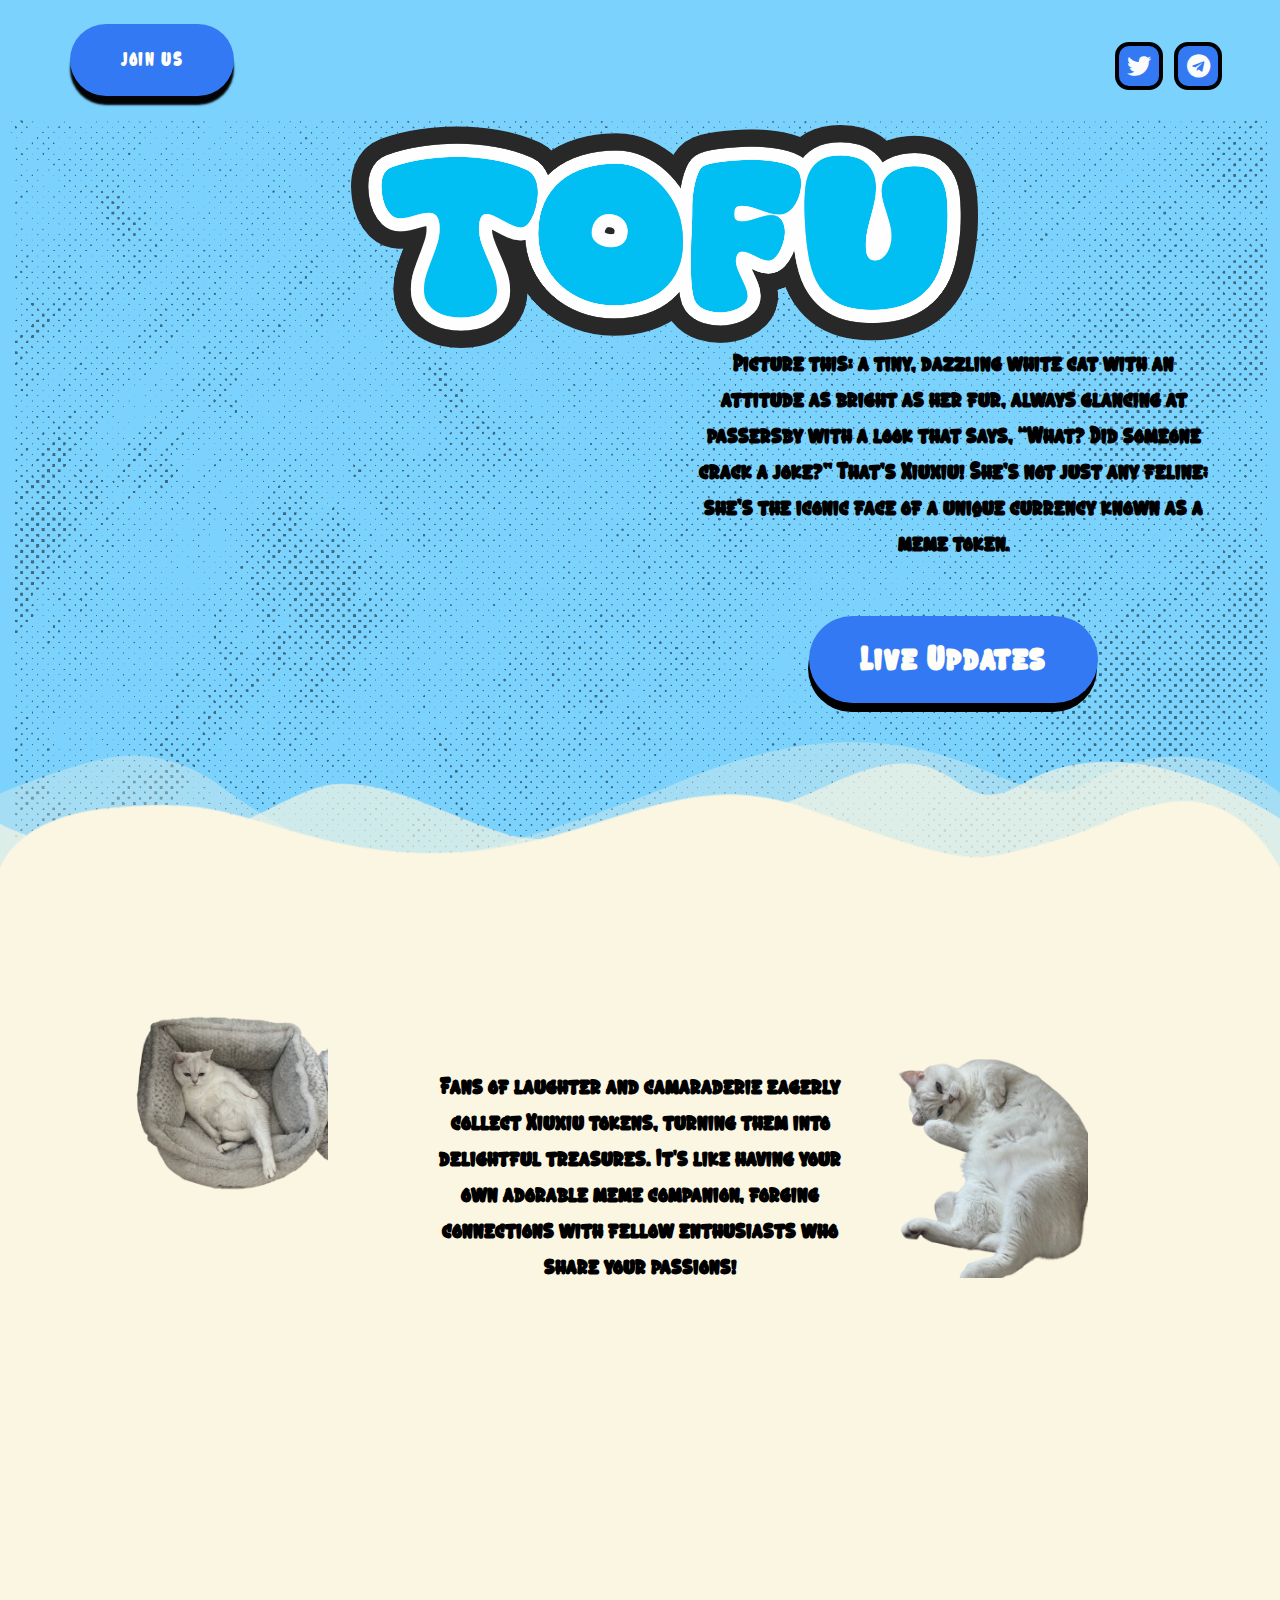
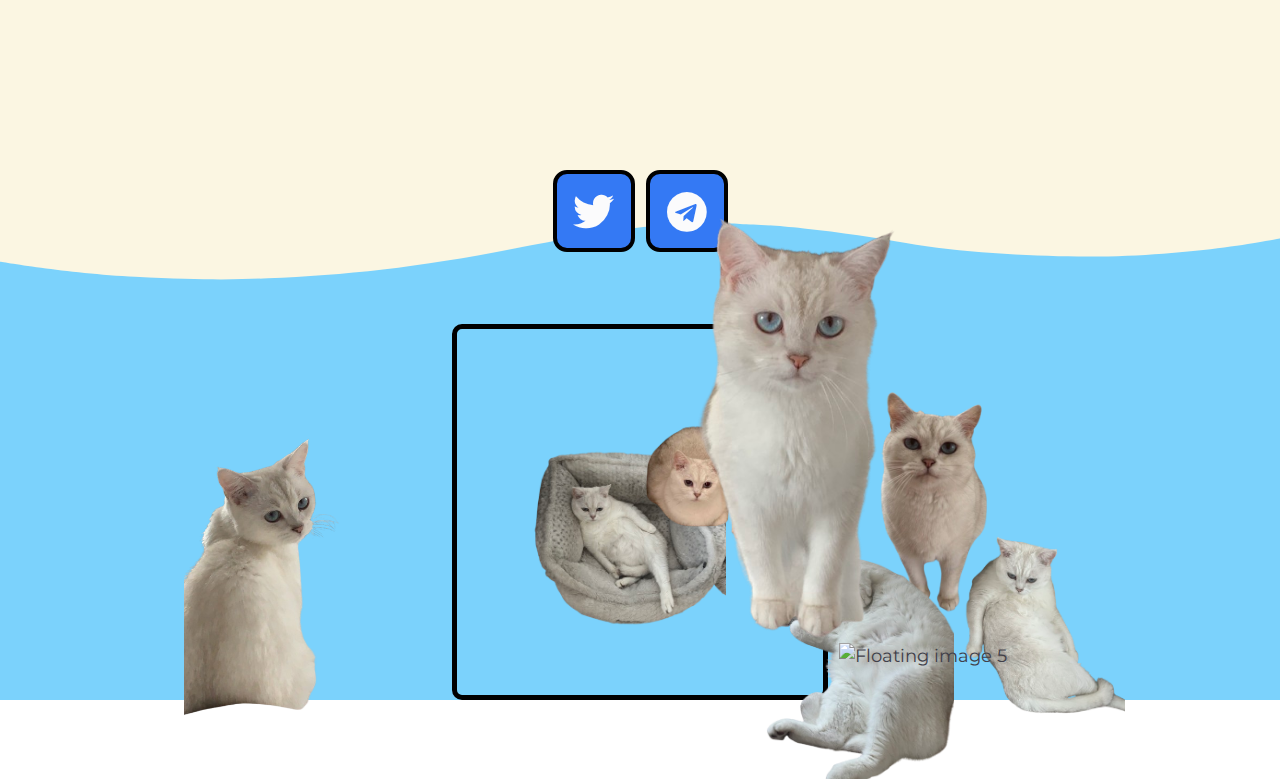
==== index.html @ 2d1a6909 "Pending changes exported from your codespace" ====
<!DOCTYPE html>
<html lang="en-US">
	<head>
	<meta charset="UTF-8">
		<title>tofu</title>
<meta name="robots" content="max-image-preview:large">
<meta name="viewport" content="width=device-width, initial-scale=1"><link rel="alternate" type="application/rss+xml" title="tofu » Feed" href="https://tofuonsol.vip/?feed=rss2">
<link rel="alternate" type="application/rss+xml" title="tofu » Comments Feed" href="https://tofuonsol.vip/?feed=comments-rss2">
<script>
window._wpemojiSettings = {"baseUrl":"https:\/\/s.w.org\/images\/core\/emoji\/15.0.3\/72x72\/","ext":".png","svgUrl":"https:\/\/s.w.org\/images\/core\/emoji\/15.0.3\/svg\/","svgExt":".svg","source":{"concatemoji":"https:\/\/tofuonsol.vip\/wp-includes\/js\/wp-emoji-release.min.js?ver=6.6.2"}};
/*! This file is auto-generated */
!function(i,n){var o,s,e;function c(e){try{var t={supportTests:e,timestamp:(new Date).valueOf()};sessionStorage.setItem(o,JSON.stringify(t))}catch(e){}}function p(e,t,n){e.clearRect(0,0,e.canvas.width,e.canvas.height),e.fillText(t,0,0);var t=new Uint32Array(e.getImageData(0,0,e.canvas.width,e.canvas.height).data),r=(e.clearRect(0,0,e.canvas.width,e.canvas.height),e.fillText(n,0,0),new Uint32Array(e.getImageData(0,0,e.canvas.width,e.canvas.height).data));return t.every(function(e,t){return e===r[t]})}function u(e,t,n){switch(t){case"flag":return n(e,"\ud83c\udff3\ufe0f\u200d\u26a7\ufe0f","\ud83c\udff3\ufe0f\u200b\u26a7\ufe0f")?!1:!n(e,"\ud83c\uddfa\ud83c\uddf3","\ud83c\uddfa\u200b\ud83c\uddf3")&&!n(e,"\ud83c\udff4\udb40\udc67\udb40\udc62\udb40\udc65\udb40\udc6e\udb40\udc67\udb40\udc7f","\ud83c\udff4\u200b\udb40\udc67\u200b\udb40\udc62\u200b\udb40\udc65\u200b\udb40\udc6e\u200b\udb40\udc67\u200b\udb40\udc7f");case"emoji":return!n(e,"\ud83d\udc26\u200d\u2b1b","\ud83d\udc26\u200b\u2b1b")}return!1}function f(e,t,n){var r="undefined"!=typeof WorkerGlobalScope&&self instanceof WorkerGlobalScope?new OffscreenCanvas(300,150):i.createElement("canvas"),a=r.getContext("2d",{willReadFrequently:!0}),o=(a.textBaseline="top",a.font="600 32px Arial",{});return e.forEach(function(e){o[e]=t(a,e,n)}),o}function t(e){var t=i.createElement("script");t.src=e,t.defer=!0,i.head.appendChild(t)}"undefined"!=typeof Promise&&(o="wpEmojiSettingsSupports",s=["flag","emoji"],n.supports={everything:!0,everythingExceptFlag:!0},e=new Promise(function(e){i.addEventListener("DOMContentLoaded",e,{once:!0})}),new Promise(function(t){var n=function(){try{var e=JSON.parse(sessionStorage.getItem(o));if("object"==typeof e&&"number"==typeof e.timestamp&&(new Date).valueOf()<e.timestamp+604800&&"object"==typeof e.supportTests)return e.supportTests}catch(e){}return null}();if(!n){if("undefined"!=typeof Worker&&"undefined"!=typeof OffscreenCanvas&&"undefined"!=typeof URL&&URL.createObjectURL&&"undefined"!=typeof Blob)try{var e="postMessage("+f.toString()+"("+[JSON.stringify(s),u.toString(),p.toString()].join(",")+"));",r=new Blob([e],{type:"text/javascript"}),a=new Worker(URL.createObjectURL(r),{name:"wpTestEmojiSupports"});return void(a.onmessage=function(e){c(n=e.data),a.terminate(),t(n)})}catch(e){}c(n=f(s,u,p))}t(n)}).then(function(e){for(var t in e)n.supports[t]=e[t],n.supports.everything=n.supports.everything&&n.supports[t],"flag"!==t&&(n.supports.everythingExceptFlag=n.supports.everythingExceptFlag&&n.supports[t]);n.supports.everythingExceptFlag=n.supports.everythingExceptFlag&&!n.supports.flag,n.DOMReady=!1,n.readyCallback=function(){n.DOMReady=!0}}).then(function(){return e}).then(function(){var e;n.supports.everything||(n.readyCallback(),(e=n.source||{}).concatemoji?t(e.concatemoji):e.wpemoji&&e.twemoji&&(t(e.twemoji),t(e.wpemoji)))}))}((window,document),window._wpemojiSettings);
</script>
<style id="wp-emoji-styles-inline-css">

	img.wp-smiley, img.emoji {
		display: inline !important;
		border: none !important;
		box-shadow: none !important;
		height: 1em !important;
		width: 1em !important;
		margin: 0 0.07em !important;
		vertical-align: -0.1em !important;
		background: none !important;
		padding: 0 !important;
	}
</style>
<style id="classic-theme-styles-inline-css">
/*! This file is auto-generated */
.wp-block-button__link{color:#fff;background-color:#32373c;border-radius:9999px;box-shadow:none;text-decoration:none;padding:calc(.667em + 2px) calc(1.333em + 2px);font-size:1.125em}.wp-block-file__button{background:#32373c;color:#fff;text-decoration:none}
</style>
<style id="global-styles-inline-css">
:root{--wp--preset--aspect-ratio--square: 1;--wp--preset--aspect-ratio--4-3: 4/3;--wp--preset--aspect-ratio--3-4: 3/4;--wp--preset--aspect-ratio--3-2: 3/2;--wp--preset--aspect-ratio--2-3: 2/3;--wp--preset--aspect-ratio--16-9: 16/9;--wp--preset--aspect-ratio--9-16: 9/16;--wp--preset--color--black: #000000;--wp--preset--color--cyan-bluish-gray: #abb8c3;--wp--preset--color--white: #ffffff;--wp--preset--color--pale-pink: #f78da7;--wp--preset--color--vivid-red: #cf2e2e;--wp--preset--color--luminous-vivid-orange: #ff6900;--wp--preset--color--luminous-vivid-amber: #fcb900;--wp--preset--color--light-green-cyan: #7bdcb5;--wp--preset--color--vivid-green-cyan: #00d084;--wp--preset--color--pale-cyan-blue: #8ed1fc;--wp--preset--color--vivid-cyan-blue: #0693e3;--wp--preset--color--vivid-purple: #9b51e0;--wp--preset--gradient--vivid-cyan-blue-to-vivid-purple: linear-gradient(135deg,rgba(6,147,227,1) 0%,rgb(155,81,224) 100%);--wp--preset--gradient--light-green-cyan-to-vivid-green-cyan: linear-gradient(135deg,rgb(122,220,180) 0%,rgb(0,208,130) 100%);--wp--preset--gradient--luminous-vivid-amber-to-luminous-vivid-orange: linear-gradient(135deg,rgba(252,185,0,1) 0%,rgba(255,105,0,1) 100%);--wp--preset--gradient--luminous-vivid-orange-to-vivid-red: linear-gradient(135deg,rgba(255,105,0,1) 0%,rgb(207,46,46) 100%);--wp--preset--gradient--very-light-gray-to-cyan-bluish-gray: linear-gradient(135deg,rgb(238,238,238) 0%,rgb(169,184,195) 100%);--wp--preset--gradient--cool-to-warm-spectrum: linear-gradient(135deg,rgb(74,234,220) 0%,rgb(151,120,209) 20%,rgb(207,42,186) 40%,rgb(238,44,130) 60%,rgb(251,105,98) 80%,rgb(254,248,76) 100%);--wp--preset--gradient--blush-light-purple: linear-gradient(135deg,rgb(255,206,236) 0%,rgb(152,150,240) 100%);--wp--preset--gradient--blush-bordeaux: linear-gradient(135deg,rgb(254,205,165) 0%,rgb(254,45,45) 50%,rgb(107,0,62) 100%);--wp--preset--gradient--luminous-dusk: linear-gradient(135deg,rgb(255,203,112) 0%,rgb(199,81,192) 50%,rgb(65,88,208) 100%);--wp--preset--gradient--pale-ocean: linear-gradient(135deg,rgb(255,245,203) 0%,rgb(182,227,212) 50%,rgb(51,167,181) 100%);--wp--preset--gradient--electric-grass: linear-gradient(135deg,rgb(202,248,128) 0%,rgb(113,206,126) 100%);--wp--preset--gradient--midnight: linear-gradient(135deg,rgb(2,3,129) 0%,rgb(40,116,252) 100%);--wp--preset--font-size--small: 13px;--wp--preset--font-size--medium: 20px;--wp--preset--font-size--large: 36px;--wp--preset--font-size--x-large: 42px;--wp--preset--spacing--20: 0.44rem;--wp--preset--spacing--30: 0.67rem;--wp--preset--spacing--40: 1rem;--wp--preset--spacing--50: 1.5rem;--wp--preset--spacing--60: 2.25rem;--wp--preset--spacing--70: 3.38rem;--wp--preset--spacing--80: 5.06rem;--wp--preset--shadow--natural: 6px 6px 9px rgba(0, 0, 0, 0.2);--wp--preset--shadow--deep: 12px 12px 50px rgba(0, 0, 0, 0.4);--wp--preset--shadow--sharp: 6px 6px 0px rgba(0, 0, 0, 0.2);--wp--preset--shadow--outlined: 6px 6px 0px -3px rgba(255, 255, 255, 1), 6px 6px rgba(0, 0, 0, 1);--wp--preset--shadow--crisp: 6px 6px 0px rgba(0, 0, 0, 1);}:where(.is-layout-flex){gap: 0.5em;}:where(.is-layout-grid){gap: 0.5em;}body .is-layout-flex{display: flex;}.is-layout-flex{flex-wrap: wrap;align-items: center;}.is-layout-flex > :is(*, div){margin: 0;}body .is-layout-grid{display: grid;}.is-layout-grid > :is(*, div){margin: 0;}:where(.wp-block-columns.is-layout-flex){gap: 2em;}:where(.wp-block-columns.is-layout-grid){gap: 2em;}:where(.wp-block-post-template.is-layout-flex){gap: 1.25em;}:where(.wp-block-post-template.is-layout-grid){gap: 1.25em;}.has-black-color{color: var(--wp--preset--color--black) !important;}.has-cyan-bluish-gray-color{color: var(--wp--preset--color--cyan-bluish-gray) !important;}.has-white-color{color: var(--wp--preset--color--white) !important;}.has-pale-pink-color{color: var(--wp--preset--color--pale-pink) !important;}.has-vivid-red-color{color: var(--wp--preset--color--vivid-red) !important;}.has-luminous-vivid-orange-color{color: var(--wp--preset--color--luminous-vivid-orange) !important;}.has-luminous-vivid-amber-color{color: var(--wp--preset--color--luminous-vivid-amber) !important;}.has-light-green-cyan-color{color: var(--wp--preset--color--light-green-cyan) !important;}.has-vivid-green-cyan-color{color: var(--wp--preset--color--vivid-green-cyan) !important;}.has-pale-cyan-blue-color{color: var(--wp--preset--color--pale-cyan-blue) !important;}.has-vivid-cyan-blue-color{color: var(--wp--preset--color--vivid-cyan-blue) !important;}.has-vivid-purple-color{color: var(--wp--preset--color--vivid-purple) !important;}.has-black-background-color{background-color: var(--wp--preset--color--black) !important;}.has-cyan-bluish-gray-background-color{background-color: var(--wp--preset--color--cyan-bluish-gray) !important;}.has-white-background-color{background-color: var(--wp--preset--color--white) !important;}.has-pale-pink-background-color{background-color: var(--wp--preset--color--pale-pink) !important;}.has-vivid-red-background-color{background-color: var(--wp--preset--color--vivid-red) !important;}.has-luminous-vivid-orange-background-color{background-color: var(--wp--preset--color--luminous-vivid-orange) !important;}.has-luminous-vivid-amber-background-color{background-color: var(--wp--preset--color--luminous-vivid-amber) !important;}.has-light-green-cyan-background-color{background-color: var(--wp--preset--color--light-green-cyan) !important;}.has-vivid-green-cyan-background-color{background-color: var(--wp--preset--color--vivid-green-cyan) !important;}.has-pale-cyan-blue-background-color{background-color: var(--wp--preset--color--pale-cyan-blue) !important;}.has-vivid-cyan-blue-background-color{background-color: var(--wp--preset--color--vivid-cyan-blue) !important;}.has-vivid-purple-background-color{background-color: var(--wp--preset--color--vivid-purple) !important;}.has-black-border-color{border-color: var(--wp--preset--color--black) !important;}.has-cyan-bluish-gray-border-color{border-color: var(--wp--preset--color--cyan-bluish-gray) !important;}.has-white-border-color{border-color: var(--wp--preset--color--white) !important;}.has-pale-pink-border-color{border-color: var(--wp--preset--color--pale-pink) !important;}.has-vivid-red-border-color{border-color: var(--wp--preset--color--vivid-red) !important;}.has-luminous-vivid-orange-border-color{border-color: var(--wp--preset--color--luminous-vivid-orange) !important;}.has-luminous-vivid-amber-border-color{border-color: var(--wp--preset--color--luminous-vivid-amber) !important;}.has-light-green-cyan-border-color{border-color: var(--wp--preset--color--light-green-cyan) !important;}.has-vivid-green-cyan-border-color{border-color: var(--wp--preset--color--vivid-green-cyan) !important;}.has-pale-cyan-blue-border-color{border-color: var(--wp--preset--color--pale-cyan-blue) !important;}.has-vivid-cyan-blue-border-color{border-color: var(--wp--preset--color--vivid-cyan-blue) !important;}.has-vivid-purple-border-color{border-color: var(--wp--preset--color--vivid-purple) !important;}.has-vivid-cyan-blue-to-vivid-purple-gradient-background{background: var(--wp--preset--gradient--vivid-cyan-blue-to-vivid-purple) !important;}.has-light-green-cyan-to-vivid-green-cyan-gradient-background{background: var(--wp--preset--gradient--light-green-cyan-to-vivid-green-cyan) !important;}.has-luminous-vivid-amber-to-luminous-vivid-orange-gradient-background{background: var(--wp--preset--gradient--luminous-vivid-amber-to-luminous-vivid-orange) !important;}.has-luminous-vivid-orange-to-vivid-red-gradient-background{background: var(--wp--preset--gradient--luminous-vivid-orange-to-vivid-red) !important;}.has-very-light-gray-to-cyan-bluish-gray-gradient-background{background: var(--wp--preset--gradient--very-light-gray-to-cyan-bluish-gray) !important;}.has-cool-to-warm-spectrum-gradient-background{background: var(--wp--preset--gradient--cool-to-warm-spectrum) !important;}.has-blush-light-purple-gradient-background{background: var(--wp--preset--gradient--blush-light-purple) !important;}.has-blush-bordeaux-gradient-background{background: var(--wp--preset--gradient--blush-bordeaux) !important;}.has-luminous-dusk-gradient-background{background: var(--wp--preset--gradient--luminous-dusk) !important;}.has-pale-ocean-gradient-background{background: var(--wp--preset--gradient--pale-ocean) !important;}.has-electric-grass-gradient-background{background: var(--wp--preset--gradient--electric-grass) !important;}.has-midnight-gradient-background{background: var(--wp--preset--gradient--midnight) !important;}.has-small-font-size{font-size: var(--wp--preset--font-size--small) !important;}.has-medium-font-size{font-size: var(--wp--preset--font-size--medium) !important;}.has-large-font-size{font-size: var(--wp--preset--font-size--large) !important;}.has-x-large-font-size{font-size: var(--wp--preset--font-size--x-large) !important;}
:where(.wp-block-post-template.is-layout-flex){gap: 1.25em;}:where(.wp-block-post-template.is-layout-grid){gap: 1.25em;}
:where(.wp-block-columns.is-layout-flex){gap: 2em;}:where(.wp-block-columns.is-layout-grid){gap: 2em;}
:root :where(.wp-block-pullquote){font-size: 1.5em;line-height: 1.6;}
</style>
<link rel="stylesheet" id="font-awesome-css" href="css/all.min.css" media="all">
<link rel="stylesheet" id="simple-line-icons-css" href="css/simple-line-icons.min.css" media="all">
<link rel="stylesheet" id="oceanwp-style-css" href="css/style.min.css" media="all">
<link rel="stylesheet" id="elementor-icons-css" href="css/elementor-icons.min.css" media="all">
<link rel="stylesheet" id="elementor-frontend-css" href="css/frontend.min.css" media="all">
<link rel="stylesheet" id="swiper-css" href="css/swiper.min.css" media="all">
<link rel="stylesheet" id="e-swiper-css" href="css/e-swiper.min.css" media="all">
<link rel="stylesheet" id="elementor-post-13-css" href="css/post-13.css" media="all">
<link rel="stylesheet" id="elementor-pro-css" href="css/frontend.min_1.css" media="all">
<link rel="stylesheet" id="widget-social-icons-css" href="css/widget-social-icons.min.css" media="all">
<link rel="stylesheet" id="e-apple-webkit-css" href="css/apple-webkit.min.css" media="all">
<link rel="stylesheet" id="widget-image-css" href="css/widget-image.min.css" media="all">
<link rel="stylesheet" id="e-animation-slideInRight-css" href="css/slideInRight.min.css" media="all">
<link rel="stylesheet" id="widget-text-editor-css" href="css/widget-text-editor.min.css" media="all">
<link rel="stylesheet" id="e-shapes-css" href="css/shapes.min.css" media="all">
<link rel="stylesheet" id="elementor-post-73-css" href="css/post-73.css" media="all">
<link rel="stylesheet" id="google-fonts-1-css" href="https://fonts.googleapis.com/css?family=Metamorphous%3A100%2C100italic%2C200%2C200italic%2C300%2C300italic%2C400%2C400italic%2C500%2C500italic%2C600%2C600italic%2C700%2C700italic%2C800%2C800italic%2C900%2C900italic%7CMontserrat%3A100%2C100italic%2C200%2C200italic%2C300%2C300italic%2C400%2C400italic%2C500%2C500italic%2C600%2C600italic%2C700%2C700italic%2C800%2C800italic%2C900%2C900italic&amp;display=swap&amp;ver=6.6.2" media="all">
<link rel="stylesheet" id="elementor-icons-shared-0-css" href="css/fontawesome.min.css" media="all">
<link rel="stylesheet" id="elementor-icons-fa-brands-css" href="css/brands.min.css" media="all">
<link rel="preconnect" href="https://fonts.gstatic.com/" crossorigin=""><script src="js/jquery.min.js" id="jquery-core-js"></script>
<script src="js/jquery-migrate.min.js" id="jquery-migrate-js"></script>
<link rel="https://api.w.org/" href="https://tofuonsol.vip/index.php?rest_route=/"><link rel="alternate" title="JSON" type="application/json" href="https://tofuonsol.vip/index.php?rest_route=/wp/v2/pages/73"><link rel="EditURI" type="application/rsd+xml" title="RSD" href="https://tofuonsol.vip/xmlrpc.php?rsd">
<meta name="generator" content="WordPress 6.6.2">
<link rel="canonical" href="https://tofuonsol.vip/">
<link rel="shortlink" href="https://tofuonsol.vip/">
<link rel="alternate" title="oEmbed (JSON)" type="application/json+oembed" href="https://tofuonsol.vip/index.php?rest_route=%2Foembed%2F1.0%2Fembed&amp;url=https%3A%2F%2Ftofuonsol.vip%2F">
<link rel="alternate" title="oEmbed (XML)" type="text/xml+oembed" href="https://tofuonsol.vip/index.php?rest_route=%2Foembed%2F1.0%2Fembed&amp;url=https%3A%2F%2Ftofuonsol.vip%2F&amp;format=xml">
<meta name="generator" content="Elementor 3.24.5; features: additional_custom_breakpoints; settings: css_print_method-external, google_font-enabled, font_display-swap">
			<style>
				.e-con.e-parent:nth-of-type(n+4):not(.e-lazyloaded):not(.e-no-lazyload),
				.e-con.e-parent:nth-of-type(n+4):not(.e-lazyloaded):not(.e-no-lazyload) * {
					background-image: none !important;
				}
				@media screen and (max-height: 1024px) {
					.e-con.e-parent:nth-of-type(n+3):not(.e-lazyloaded):not(.e-no-lazyload),
					.e-con.e-parent:nth-of-type(n+3):not(.e-lazyloaded):not(.e-no-lazyload) * {
						background-image: none !important;
					}
				}
				@media screen and (max-height: 640px) {
					.e-con.e-parent:nth-of-type(n+2):not(.e-lazyloaded):not(.e-no-lazyload),
					.e-con.e-parent:nth-of-type(n+2):not(.e-lazyloaded):not(.e-no-lazyload) * {
						background-image: none !important;
					}
				}
			</style>
			<link rel="icon" href="images/cropped-photo_6_2024-10-02_16-16-00-32x32.jpg" sizes="32x32">
<link rel="icon" href="images/cropped-photo_6_2024-10-02_16-16-00-192x192.jpg" sizes="192x192">
<link rel="apple-touch-icon" href="images/cropped-photo_6_2024-10-02_16-16-00-180x180.jpg">
<meta name="msapplication-TileImage" content="https://tofuonsol.vip/wp-content/uploads/2024/10/cropped-photo_6_2024-10-02_16-16-00-270x270.jpg">
		<style id="wp-custom-css">
			html,body{max-width:100%;overflow-x: hidden}		</style>
		<!-- OceanWP CSS -->
<style type="text/css">
/* Header CSS */#site-header.has-header-media .overlay-header-media{background-color:rgba(0,0,0,0.5)}
</style>	<meta name="viewport" content="width=device-width, initial-scale=1.0, viewport-fit=cover"><script src="js/wp-emoji-release.min.js" defer=""></script>
<style>
*{
	/* overflow-y: scroll;  */
    scroll-behavior: smooth;
}
.floating-images {
    position: relative;
    width: 100%;
    height: 100%; /* Adjust as needed */
}

.floating-image {
    position: absolute;
    width: 100px; /* Adjust size as needed */
    height: auto; /* Keep aspect ratio */
}

.floating-image:nth-of-type(1) {
    top: 10%; /* Adjust position as needed */
    left: 10%;
}

.floating-image:nth-of-type(2) {
    bottom: 20%; /* Adjust position as needed */
    right: 15%;
}

.floating-image:nth-of-type(3) {
    top: 50%; /* Adjust position as needed */
    left: 60%;
}

</style>
</head>
<body class="home page-template page-template-elementor_canvas page page-id-73 wp-embed-responsive oceanwp-theme dropdown-mobile default-breakpoint has-sidebar content-right-sidebar has-topbar has-breadcrumbs elementor-default elementor-template-canvas elementor-kit-13 elementor-page elementor-page-73">
	<div data-elementor-type="wp-page" data-elementor-id="73" class="elementor elementor-73" data-elementor-post-type="page">
		<section class="elementor-section elementor-top-section elementor-element elementor-element-25a34f8a elementor-section-height-min-height elementor-section-boxed elementor-section-height-default elementor-section-items-middle" data-id="25a34f8a" data-element_type="section" data-settings="{" background_background":"classic","sticky":"top","sticky_on":["desktop","tablet","mobile"],"sticky_offset":0,"sticky_effects_offset":0}"="">
		<div class="elementor-container elementor-column-gap-no">
	<div class="elementor-column elementor-col-50 elementor-top-column elementor-element elementor-element-33365122" data-id="33365122" data-element_type="column">
<div class="elementor-widget-wrap elementor-element-populated">
		<div class="elementor-element elementor-element-12e7e482 elementor-align-left elementor-widget-mobile__width-inherit elementor-widget elementor-widget-button" data-id="12e7e482" data-element_type="widget" data-widget_type="button.default">
<div class="elementor-widget-container">
	<div class="elementor-button-wrapper">
<a class="elementor-button elementor-size-sm" role="button">
		<span class="elementor-button-content-wrapper">
					<span class="elementor-button-text">JOIN US</span>
	</span>
	</a>
</div>
</div>
</div>
	</div>
</div>
<div class="elementor-column elementor-col-50 elementor-top-column elementor-element elementor-element-2ae44045" data-id="2ae44045" data-element_type="column">
<div class="elementor-widget-wrap elementor-element-populated">
		<div class="elementor-element elementor-element-7f8d1816 elementor-shape-circle e-grid-align-right e-grid-align-mobile-center elementor-grid-0 elementor-widget elementor-widget-social-icons" data-id="7f8d1816" data-element_type="widget" data-widget_type="social-icons.default">
<div class="elementor-widget-container">
	<div class="elementor-social-icons-wrapper elementor-grid">
			<span class="elementor-grid-item">
	<a class="elementor-icon elementor-social-icon elementor-social-icon-twitter elementor-repeater-item-15b0891" target="_blank">
		<span class="elementor-screen-only">Twitter</span>
		<i class="fab fa-twitter"></i>					</a>
</span>
			<span class="elementor-grid-item">
	<a class="elementor-icon elementor-social-icon elementor-social-icon-telegram elementor-repeater-item-c2f5b1b" target="_blank">
		<span class="elementor-screen-only">Telegram</span>
		<i class="fab fa-telegram"></i>					</a>
</span>
	</div>
</div>
</div>
	</div>
</div>
	</div>
</section>

<section class="elementor-section elementor-top-section elementor-element elementor-element-37c74f21 elementor-section-boxed elementor-section-height-default elementor-section-height-default" data-id="37c74f21" data-element_type="section" data-settings="{" background_background":"classic","shape_divider_bottom":"mountains"}"="">
			<div class="elementor-background-overlay"></div>
		<div class="elementor-shape elementor-shape-bottom" data-negative="false">
<svg xmlns="http://www.w3.org/2000/svg" viewBox="0 0 1000 100" preserveAspectRatio="none">
<path class="elementor-shape-fill" opacity="0.33" d="M473,67.3c-203.9,88.3-263.1-34-320.3,0C66,119.1,0,59.7,0,59.7V0h1000v59.7 c0,0-62.1,26.1-94.9,29.3c-32.8,3.3-62.8-12.3-75.8-22.1C806,49.6,745.3,8.7,694.9,4.7S492.4,59,473,67.3z"></path>
<path class="elementor-shape-fill" opacity="0.66" d="M734,67.3c-45.5,0-77.2-23.2-129.1-39.1c-28.6-8.7-150.3-10.1-254,39.1 s-91.7-34.4-149.2,0C115.7,118.3,0,39.8,0,39.8V0h1000v36.5c0,0-28.2-18.5-92.1-18.5C810.2,18.1,775.7,67.3,734,67.3z"></path>
<path class="elementor-shape-fill" d="M766.1,28.9c-200-57.5-266,65.5-395.1,19.5C242,1.8,242,5.4,184.8,20.6C128,35.8,132.3,44.9,89.9,52.5C28.6,63.7,0,0,0,0 h1000c0,0-9.9,40.9-83.6,48.1S829.6,47,766.1,28.9z"></path>
</svg>		</div>
	<div class="elementor-container elementor-column-gap-no">
	<div class="elementor-column elementor-col-50 elementor-top-column elementor-element elementor-element-4bc52c5d" data-id="4bc52c5d" data-element_type="column">
<div class="elementor-widget-wrap elementor-element-populated">
		<div class="elementor-element elementor-element-1325fbf0 elementor-absolute elementor-hidden-mobile elementor-widget elementor-widget-image" data-id="1325fbf0" data-element_type="widget" data-settings="{" _position":"absolute"}"="" data-widget_type="image.default">
<div class="elementor-widget-container">
									<img loading="lazy" decoding="async" width="1246" height="444" src="images/Screenshot_2024-10-02_092153-removebg-preview-3.png" class="attachment-full size-full wp-image-206" alt="" srcset="images/Screenshot_2024-10-02_092153-removebg-preview-3.png 1246w, images/Screenshot_2024-10-02_092153-removebg-preview-3-300x107.png 300w, images/Screenshot_2024-10-02_092153-removebg-preview-3-1024x365.png 1024w, images/Screenshot_2024-10-02_092153-removebg-preview-3-768x274.png 768w" sizes="(max-width: 1246px) 100vw, 1246px">													</div>
</div>
<div class="elementor-element elementor-element-4c65783d elementor-hidden-desktop elementor-hidden-tablet elementor-widget elementor-widget-image" data-id="4c65783d" data-element_type="widget" data-widget_type="image.default">
<div class="elementor-widget-container">
									<img loading="lazy" decoding="async" width="1246" height="444" src="images/Screenshot_2024-10-02_092153-removebg-preview-3.png" class="attachment-full size-full wp-image-206" alt="" srcset="images/Screenshot_2024-10-02_092153-removebg-preview-3.png 1246w, images/Screenshot_2024-10-02_092153-removebg-preview-3-300x107.png 300w, images/Screenshot_2024-10-02_092153-removebg-preview-3-1024x365.png 1024w, images/Screenshot_2024-10-02_092153-removebg-preview-3-768x274.png 768w" sizes="(max-width: 1246px) 100vw, 1246px">													</div>
</div>
<div class="elementor-element elementor-element-50294dc3 elementor-invisible elementor-widget elementor-widget-image" data-id="50294dc3" data-element_type="widget" data-settings="{" _animation":"slideinright","_animation_tablet":"none","_animation_mobile":"none","_animation_delay":0}"="" data-widget_type="image.default">
<div class="elementor-widget-container">
									<img decoding="async" width="247" height="545" src="images/photo_3_2024-10-02_16-16-00-removebg-preview-e1727907869198.png" class="attachment-large size-large wp-image-129" alt="" srcset="images/photo_3_2024-10-02_16-16-00-removebg-preview-e1727907869198.png 247w, images/photo_3_2024-10-02_16-16-00-removebg-preview-e1727907869198-136x300.png 136w" sizes="(max-width: 247px) 100vw, 247px">													</div>
</div>
	</div>
</div>
<div class="elementor-column elementor-col-50 elementor-top-column elementor-element elementor-element-452f7874" data-id="452f7874" data-element_type="column">
<div class="elementor-widget-wrap elementor-element-populated">
		<div class="elementor-element elementor-element-5fcbae4f elementor-widget elementor-widget-text-editor" data-id="5fcbae4f" data-element_type="widget" data-widget_type="text-editor.default">
<div class="elementor-widget-container">
			<p>Picture this: a tiny, dazzling white cat with an attitude as bright as her fur, always glancing at passersby with a look that says, “What? Did someone crack a joke?” That’s Xiuxiu! She’s not just any feline; she’s the iconic face of a unique currency known as a meme token.</p>						</div>
</div>
<div class="elementor-element elementor-element-37e936a5 elementor-mobile-align-justify elementor-align-center elementor-widget elementor-widget-button" data-id="37e936a5" data-element_type="widget" data-widget_type="button.default">
<div class="elementor-widget-container">
	<div class="elementor-button-wrapper">
<a class="elementor-button elementor-size-sm" role="button">
		<span class="elementor-button-content-wrapper">
					<span class="elementor-button-text">Live Updates</span>
	</span>
	</a>
</div>
</div>
</div>
	</div>
</div>
	</div>
</section>
<section class="elementor-section elementor-top-section elementor-element elementor-element-6e5dbcc0 elementor-section-boxed elementor-section-height-default elementor-section-height-default" data-id="6e5dbcc0" data-element_type="section" data-settings="{&quot;background_background&quot;:&quot;classic&quot;}">
    <style>
        .floating-image {
            position: absolute;
            width: 80px; /* Increased size */
            height: 80px; /* Increased size */
            object-fit: cover;
            border-radius: 50%;
            z-index: 1;
        }
        
        .float-1 {
            left: 5%; /* Moved closer to the corner */
            top: 10%; 
        }
        
        .float-2 {
            right: 5%; /* Moved closer to the corner */
            top: 30%;
        }
        
        .float-3 {
            left: 10%;
            bottom: 25%;
        }

        .float-4 {
            left: 75%; /* Moved closer to the corner */
            top: 20%;
        }
        
        .float-5 {
            right: 10%; /* Moved closer to the corner */
            bottom: 15%;
        }
        
        .float-6 {
            left: 45%; 
            bottom: 40%;
        }

        @media (max-width: 768px) {
            .floating-image {
                width: 75px; /* Adjusted size for smaller screens */
                height: 75px; /* Adjusted size for smaller screens */
            }
        }
    </style>

    <!-- Add the floating images -->
    <img src="images/photo_7_2024-10-02_16-16-00-removebg-preview.png" class="floating-image float-1" alt="Floating image 1">
    <img src="images/photo_9_2024-10-02_16-16-00-removebg-preview.png" class="floating-image float-2" alt="Floating image 2">
    <!-- <img src="images/photo_4_2024-10-02_16-16-00-removebg-preview.png" class="floating-image float-3" alt="Floating image 3"> -->
    <!-- <img src="images/photo_9_2024-10-02_16-16-00-removebg-preview.png" class="floating-image float-4" alt="Floating image 4"> -->
    <!-- <img src="path-to-your-image-5.jpg" class="floating-image float-5" alt="Floating image 5"> -->
    <!-- <img src="images/photo_7_2024-10-02_16-16-00-removebg-preview.png" class="floating-image float-6" alt="Floating image 6"> -->

    <div class="elementor-container elementor-column-gap-no">
        <div class="elementor-column elementor-col-25 elementor-top-column elementor-element elementor-element-30f755ae" data-id="30f755ae" data-element_type="column">
            <div class="elementor-widget-wrap">
            </div>
        </div>
        <div class="elementor-column elementor-col-50 elementor-top-column elementor-element elementor-element-77878c45" data-id="77878c45" data-element_type="column">
            <div class="elementor-widget-wrap elementor-element-populated">
                <div class="elementor-element elementor-element-3a15561 elementor-widget elementor-widget-text-editor" data-id="3a15561" data-element_type="widget" data-widget_type="text-editor.default">
                    <div class="elementor-widget-container">
                        <p>Fans of laughter and camaraderie eagerly collect Xiuxiu tokens, turning them into delightful treasures. It's like having your own adorable meme companion, forging connections with fellow enthusiasts who share your passions!</p>
                    </div>
                </div>
                <div class="elementor-element elementor-element-ec32a09 elementor-widget elementor-widget-image" data-id="ec32a09" data-element_type="widget" data-widget_type="image.default">
                    <div class="elementor-widget-container">
                        <img loading="lazy" decoding="async" width="720" height="1280" src="images/photo_2_2024-10-02_16-16-00.jpg" class="attachment-full size-full wp-image-55" alt="" srcset="images/photo_2_2024-10-02_16-16-00.jpg 720w, images/photo_2_2024-10-02_16-16-00-169x300.jpg 169w, images/photo_2_2024-10-02_16-16-00-576x1024.jpg 576w" sizes="(max-width: 720px) 100vw, 720px">
                    </div>
                </div>
            </div>
        </div>
        <div class="elementor-column elementor-col-25 elementor-top-column elementor-element elementor-element-6cc32dc" data-id="6cc32dc" data-element_type="column">
            <div class="elementor-widget-wrap">
            </div>
        </div>
    </div>
</section>

<section class="elementor-section elementor-top-section elementor-element elementor-element-35be7d0a elementor-reverse-mobile elementor-section-boxed elementor-section-height-default elementor-section-height-default" data-id="35be7d0a" data-element_type="section" data-settings='{"background_background":"classic","shape_divider_top":"waves"}'>
    <div class="elementor-background-overlay"></div>
    <div class="elementor-shape elementor-shape-top" data-negative="false">
        <svg xmlns="http://www.w3.org/2000/svg" viewBox="0 0 1000 100" preserveAspectRatio="none">
            <path class="elementor-shape-fill" d="M421.9,6.5c22.6-2.5,51.5,0.4,75.5,5.3c23.6,4.9,70.9,23.5,100.5,35.7c75.8,32.2,133.7,44.5,192.6,49.7
                c23.6,2.1,48.7,3.5,103.4-2.5c54.7-6,106.2-25.6,106.2-25.6V0H0v30.3c0,0,72,32.6,158.4,30.5c39.2-0.7,92.8-6.7,134-22.4
                c21.2-8.1,52.2-18.2,79.7-24.2C399.3,7.9,411.6,7.5,421.9,6.5z"></path>
        </svg>
    </div>
    <div class="elementor-container elementor-column-gap-no">
        <div class="elementor-column elementor-col-100 elementor-top-column elementor-element elementor-element-6abf927" data-id="6abf927" data-element_type="column" data-settings='{"animation_tablet":"none","animation_mobile":"none"}'>
            <div class="elementor-widget-wrap elementor-element-populated">
                <div class="elementor-element elementor-element-23506cd elementor-shape-circle e-grid-align-mobile-center elementor-absolute elementor-grid-0 e-grid-align-center elementor-widget elementor-widget-social-icons" data-id="23506cd" data-element_type="widget" data-settings='{"_position":"absolute"}' data-widget_type="social-icons.default">
                    <div class="elementor-widget-container">
                        <div class="elementor-social-icons-wrapper elementor-grid">
                            <span class="elementor-grid-item">
                                <a class="elementor-icon elementor-social-icon elementor-social-icon-twitter elementor-repeater-item-15b0891" target="_blank">
                                    <span class="elementor-screen-only">Twitter</span>
                                    <i class="fab fa-twitter"></i>
                                </a>
                            </span>
                            <span class="elementor-grid-item">
                                <a class="elementor-icon elementor-social-icon elementor-social-icon-telegram elementor-repeater-item-c2f5b1b" target="_blank">
                                    <span class="elementor-screen-only">Telegram</span>
                                    <i class="fab fa-telegram"></i>
                                </a>
                            </span>
                        </div>
                    </div>
                </div>
                <div class="elementor-element elementor-element-6cacc91b elementor-widget elementor-widget-image" data-id="6cacc91b" data-element_type="widget" data-widget_type="image.default">
                    <div class="elementor-widget-container">
                        <img loading="lazy" decoding="async" width="512" height="512" src="images/cropped-photo_6_2024-10-02_16-16-00.jpg" class="attachment-large size-large wp-image-63" alt="" srcset="images/cropped-photo_6_2024-10-02_16-16-00.jpg 512w, images/cropped-photo_6_2024-10-02_16-16-00-300x300.jpg 300w, images/cropped-photo_6_2024-10-02_16-16-00-150x150.jpg 150w, images/cropped-photo_6_2024-10-02_16-16-00-270x270.jpg 270w, images/cropped-photo_6_2024-10-02_16-16-00-192x192.jpg 192w, images/cropped-photo_6_2024-10-02_16-16-00-180x180.jpg 180w, images/cropped-photo_6_2024-10-02_16-16-00-32x32.jpg 32w" sizes="(max-width: 512px) 100vw, 512px">
                    </div>
                </div>

                <!-- Add the floating images -->
                <style>
                    .floating-image {
    position: absolute;
    object-fit: cover;
    border-radius: 50%;
    z-index: 1;
}

/* Default sizes and positions for large screens */
.floating-image {
    width: 200px;
    height: 200px;
}

.float-1 {
    left: 5%;
    top: 5%; 
}

.float-2 {
    right: 8%;
    top: 15%;
}

.float-3 {
    left: 12%;
    bottom: 30%;
}

.float-4 {
    left: 75%;
    top: 45%;
}

.float-5 {
    right: 15%;
    bottom: 8%;
}

.float-6 {
    left: 40%; 
    top: 20%;
}

.float-7 {
    right: 35%;
    bottom: 25%;
}

.float-8 {
    left: 55%;
    bottom: 15%;
}

.float-9 {
    right: 45%;
    top: 40%;
}

.float-10 {
    left: 25%;
    top: 35%;
}

/* Adjustments for tablet screens */
@media (max-width: 1024px) {
    .floating-image {
        width: 160px;
        height: 160px;
    }

    .float-1 {
        left: 5%;
        top: 8%; 
    }

    .float-2 {
        right: 10%;
        top: 20%;
    }

    .float-3 {
        left: 15%;
        bottom: 25%;
    }

    .float-4 {
        left: 70%;
        top: 40%;
    }

    .float-5 {
        right: 12%;
        bottom: 10%;
    }

    .float-6 {
        left: 35%; 
        top: 15%;
    }

    .float-7 {
        right: 30%;
        bottom: 20%;
    }

    .float-8 {
        left: 50%;
        bottom: 12%;
    }

    .float-9 {
        right: 40%;
        top: 35%;
    }

    .float-10 {
        left: 20%;
        top: 30%;
    }
}

/* Adjustments for mobile screens */
@media (max-width: 768px) {
    .floating-image {
        width: 100px;
        height: 100px;
    }

    .float-1 {
        left: 8%;
        top: 5%; 
    }

    .float-2 {
        right: 12%;
        top: 25%;
    }

    .float-3 {
        left: 18%;
        bottom: 20%;
    }

    .float-4 {
        left: 65%;
        top: 35%;
    }

    .float-5 {
        right: 15%;
        bottom: 15%;
    }

    .float-6 {
        left: 30%; 
        top: 12%;
    }

    .float-7 {
        right: 25%;
        bottom: 18%;
    }

    .float-8 {
        left: 45%;
        bottom: 10%;
    }

    .float-9 {
        right: 35%;
        top: 30%;
    }

    .float-10 {
        left: 15%;
        top: 25%;
    }
}
</style>
                
                <!-- Add more floating images -->
                <img src="images/photo_2_2024-10-02_16-16-00-removebg-preview.png" class="floating-image float-1" alt="Floating image 1">
                <img src="images/photo_1_2024-10-02_16-16-00-removebg-preview.png" class="floating-image float-2" alt="Floating image 2">
                <img src="images/photo_9_2024-10-02_16-16-00-removebg-preview.png" class="floating-image float-3" alt="Floating image 3">
                <img src="images/photo_4_2024-10-02_16-16-00-removebg-preview.png" class="floating-image float-4" alt="Floating image 4">
                <img src="images/photo_6_2024-10-02_16-16-00-removebg-preview.png" class="floating-image float-5" alt="Floating image 5">
                <img src="images/photo_7_2024-10-02_16-16-00-removebg-preview.png" class="floating-image float-6" alt="Floating image 6">
                <img src="images/photo_8_2024-10-02_16-16-00-removebg-preview.png" class="floating-image float-7" alt="Floating image 7">
                <img src="images/photo_3_2024-10-02_16-16-00-removebg-preview-e1727907869198.png" class="floating-image float-8" alt="Floating image 8">
                
            </div>
        </div>
    </div>
</section>

</div>
				<script>
  document.querySelectorAll('a[href^="#"]').forEach(anchor => {
    anchor.addEventListener('click', function (e) {
      e.preventDefault();

      const target = document.querySelector(this.getAttribute('href'));
      const scrollSpeed = 800; // time in milliseconds
      const startPosition = window.pageYOffset;
      const targetPosition = target.getBoundingClientRect().top + startPosition;
      const distance = targetPosition - startPosition;
      let startTime = null;

      function animation(currentTime) {
        if (startTime === null) startTime = currentTime;
        const timeElapsed = currentTime - startTime;
        const run = ease(timeElapsed, startPosition, distance, scrollSpeed);
        window.scrollTo(0, run);
        if (timeElapsed < scrollSpeed) requestAnimationFrame(animation);
      }

      function ease(t, b, c, d) {
        t /= d / 2;
        if (t < 1) return c / 2 * t * t + b;
        t--;
        return -c / 2 * (t * (t - 2) - 1) + b;
      }

      requestAnimationFrame(animation);
    });
  });
</script>
<script type="text/javascript">
    const lazyloadRunObserver = () => {
        const lazyloadBackgrounds = document.querySelectorAll( `.e-con.e-parent:not(.e-lazyloaded)` );
        const lazyloadBackgroundObserver = new IntersectionObserver( ( entries ) => {
            entries.forEach( ( entry ) => {
                if ( entry.isIntersecting ) {
                    let lazyloadBackground = entry.target;
                    if( lazyloadBackground ) {
                        lazyloadBackground.classList.add( 'e-lazyloaded' );
                    }
                    lazyloadBackgroundObserver.unobserve( entry.target );
                }
            });
        }, { rootMargin: '200px 0px 200px 0px' } );
        lazyloadBackgrounds.forEach( ( lazyloadBackground ) => {
            lazyloadBackgroundObserver.observe( lazyloadBackground );
        } );
    };
    const events = [
        'DOMContentLoaded',
        'elementor/lazyload/observe',
    ];
    events.forEach( ( event ) => {
        document.addEventListener( event, lazyloadRunObserver );
    } );
</script>
<script src="js/imagesloaded.min.js" id="imagesloaded-js"></script>
<script id="oceanwp-main-js-extra">
var oceanwpLocalize = {"nonce":"4352c569fb","isRTL":"","menuSearchStyle":"drop_down","mobileMenuSearchStyle":"disabled","sidrSource":null,"sidrDisplace":"1","sidrSide":"left","sidrDropdownTarget":"link","verticalHeaderTarget":"link","customScrollOffset":"0","customSelects":".woocommerce-ordering .orderby, #dropdown_product_cat, .widget_categories select, .widget_archive select, .single-product .variations_form .variations select"};
</script>
<script src="js/theme.min.js" id="oceanwp-main-js"></script>
<script src="js/drop-down-mobile-menu.min.js" id="oceanwp-drop-down-mobile-menu-js"></script>
<script src="js/drop-down-search.min.js" id="oceanwp-drop-down-search-js"></script>
<script src="js/magnific-popup.min.js" id="ow-magnific-popup-js"></script>
<script src="js/ow-lightbox.min.js" id="oceanwp-lightbox-js"></script>
<script src="js/flickity.pkgd.min.js" id="ow-flickity-js"></script>
<script src="js/ow-slider.min.js" id="oceanwp-slider-js"></script>
<script src="js/scroll-effect.min.js" id="oceanwp-scroll-effect-js"></script>
<script src="js/scroll-top.min.js" id="oceanwp-scroll-top-js"></script>
<script src="js/select.min.js" id="oceanwp-select-js"></script>
<script src="js/webpack-pro.runtime.min.js" id="elementor-pro-webpack-runtime-js"></script>
<script src="js/webpack.runtime.min.js" id="elementor-webpack-runtime-js"></script>
<script src="js/frontend-modules.min.js" id="elementor-frontend-modules-js"></script>
<script src="js/hooks.min.js" id="wp-hooks-js"></script>
<script src="js/i18n.min.js" id="wp-i18n-js"></script>
<script id="wp-i18n-js-after">
wp.i18n.setLocaleData( { 'text direction\u0004ltr': [ 'ltr' ] } );
</script>
<script id="elementor-pro-frontend-js-before">
var ElementorProFrontendConfig = {"ajaxurl":"https:\/\/tofuonsol.vip\/wp-admin\/admin-ajax.php","nonce":"4a007e706f","urls":{"assets":"https:\/\/tofuonsol.vip\/wp-content\/plugins\/elementor-pro\/assets\/","rest":"https:\/\/tofuonsol.vip\/index.php?rest_route=\/"},"shareButtonsNetworks":{"facebook":{"title":"Facebook","has_counter":true},"twitter":{"title":"Twitter"},"linkedin":{"title":"LinkedIn","has_counter":true},"pinterest":{"title":"Pinterest","has_counter":true},"reddit":{"title":"Reddit","has_counter":true},"vk":{"title":"VK","has_counter":true},"odnoklassniki":{"title":"OK","has_counter":true},"tumblr":{"title":"Tumblr"},"digg":{"title":"Digg"},"skype":{"title":"Skype"},"stumbleupon":{"title":"StumbleUpon","has_counter":true},"mix":{"title":"Mix"},"telegram":{"title":"Telegram"},"pocket":{"title":"Pocket","has_counter":true},"xing":{"title":"XING","has_counter":true},"whatsapp":{"title":"WhatsApp"},"email":{"title":"Email"},"print":{"title":"Print"}},"facebook_sdk":{"lang":"en_US","app_id":""},"lottie":{"defaultAnimationUrl":"https:\/\/tofuonsol.vip\/wp-content\/plugins\/elementor-pro\/modules\/lottie\/assets\/animations\/default.json"}};
</script>
<script src="js/frontend.min.js" id="elementor-pro-frontend-js"></script>
<script src="js/core.min.js" id="jquery-ui-core-js"></script>
<script id="elementor-frontend-js-before">
var elementorFrontendConfig = {"environmentMode":{"edit":false,"wpPreview":false,"isScriptDebug":false},"i18n":{"shareOnFacebook":"Share on Facebook","shareOnTwitter":"Share on Twitter","pinIt":"Pin it","download":"Download","downloadImage":"Download image","fullscreen":"Fullscreen","zoom":"Zoom","share":"Share","playVideo":"Play Video","previous":"Previous","next":"Next","close":"Close","a11yCarouselWrapperAriaLabel":"Carousel | Horizontal scrolling: Arrow Left & Right","a11yCarouselPrevSlideMessage":"Previous slide","a11yCarouselNextSlideMessage":"Next slide","a11yCarouselFirstSlideMessage":"This is the first slide","a11yCarouselLastSlideMessage":"This is the last slide","a11yCarouselPaginationBulletMessage":"Go to slide"},"is_rtl":false,"breakpoints":{"xs":0,"sm":480,"md":768,"lg":1025,"xl":1440,"xxl":1600},"responsive":{"breakpoints":{"mobile":{"label":"Mobile Portrait","value":767,"default_value":767,"direction":"max","is_enabled":true},"mobile_extra":{"label":"Mobile Landscape","value":880,"default_value":880,"direction":"max","is_enabled":false},"tablet":{"label":"Tablet Portrait","value":1024,"default_value":1024,"direction":"max","is_enabled":true},"tablet_extra":{"label":"Tablet Landscape","value":1200,"default_value":1200,"direction":"max","is_enabled":false},"laptop":{"label":"Laptop","value":1366,"default_value":1366,"direction":"max","is_enabled":false},"widescreen":{"label":"Widescreen","value":2400,"default_value":2400,"direction":"min","is_enabled":false}},"hasCustomBreakpoints":false},"version":"3.24.5","is_static":false,"experimentalFeatures":{"additional_custom_breakpoints":true,"container_grid":true,"e_swiper_latest":true,"e_nested_atomic_repeaters":true,"e_onboarding":true,"theme_builder_v2":true,"home_screen":true,"ai-layout":true,"landing-pages":true,"link-in-bio":true,"floating-buttons":true,"page-transitions":true,"notes":true,"loop":true,"form-submissions":true,"e_scroll_snap":true},"urls":{"assets":"https:\/\/tofuonsol.vip\/wp-content\/plugins\/elementor\/assets\/","ajaxurl":"https:\/\/tofuonsol.vip\/wp-admin\/admin-ajax.php","uploadUrl":"https:\/\/tofuonsol.vip\/wp-content\/uploads"},"nonces":{"floatingButtonsClickTracking":"f44c1f0f14"},"swiperClass":"swiper","settings":{"page":[],"editorPreferences":[]},"kit":{"active_breakpoints":["viewport_mobile","viewport_tablet"],"global_image_lightbox":"yes","lightbox_enable_counter":"yes","lightbox_enable_fullscreen":"yes","lightbox_enable_zoom":"yes","lightbox_enable_share":"yes","lightbox_title_src":"title","lightbox_description_src":"description"},"post":{"id":73,"title":"tofu","excerpt":"","featuredImage":false}};
</script>
<script src="js/frontend.min_1.js" id="elementor-frontend-js"></script>
<script src="js/preloaded-elements-handlers.min.js" id="pro-preloaded-elements-handlers-js"></script>
<script src="js/jquery.sticky.min.js" id="e-sticky-js"></script>
</body></html>
---- css/style.min.css ----
﻿html,body,div,span,applet,object,iframe,h1,h2,h3,h4,h5,h6,p,blockquote,pre,a,abbr,acronym,address,big,cite,code,del,dfn,em,img,ins,kbd,q,s,samp,small,strike,strong,sub,sup,tt,var,b,u,i,center,dl,dt,dd,ol,ul,li,fieldset,form,label,legend,table,caption,tbody,tfoot,thead,tr,th,td,article,aside,canvas,details,embed,figure,figcaption,footer,header,hgroup,menu,nav,output,ruby,section,summary,time,mark,audio,video{margin:0;padding:0;border:0;outline:0;font-size:100%;font:inherit;vertical-align:baseline;font-family:inherit;font-size:100%;font-style:inherit;font-weight:inherit}article,aside,details,figcaption,figure,footer,header,hgroup,menu,nav,section{display:block}html{font-size:62.5%;overflow-y:scroll;-webkit-text-size-adjust:100%;-ms-text-size-adjust:100%}*,*:before,*:after{-webkit-box-sizing:border-box;-moz-box-sizing:border-box;box-sizing:border-box}article,aside,details,figcaption,figure,footer,header,main,nav,section{display:block}table{border-collapse:collapse;border-spacing:0}caption,th,td{font-weight:normal;text-align:left}blockquote:before,blockquote:after,q:before,q:after{content:"";content:none}blockquote,q{quotes:none}a:focus{outline:solid 1px !important}a:hover,a:active{outline:0}a img{border:0}img{max-width:100%;height:auto}select{max-width:100%}em{font-style:italic}* html{font-size:87.5%}html{-ms-overflow-x:hidden;overflow-x:hidden}body{font-family:"Open Sans",sans-serif;font-size:14px;line-height:1.8;color:#4a4a4a;overflow-wrap:break-word;word-wrap:break-word}body{background-color:#fff}.mejs-container{margin-bottom:20px}dfn,cite,em,i{font-style:italic}body .oceanwp-row{margin:0 -0.625rem}body .oceanwp-row .col{float:left;margin:0 0 1.25rem;padding:0 .625rem}body .oceanwp-row .span_1_of_1{float:none;width:100%}body .oceanwp-row .span_1_of_2{width:50%}body .oceanwp-row .span_1_of_3{width:33.33%}body .oceanwp-row .span_1_of_4{width:25%}body .oceanwp-row .span_1_of_5{width:20%}body .oceanwp-row .span_1_of_6{width:16.66666667%}body .oceanwp-row .span_1_of_7{width:14.28%}body .oceanwp-row .span_1_of_8{width:12.5%}body .oceanwp-row .span_1_of_9{width:11.11%}body .oceanwp-row .span_1_of_10{width:10%}.count-1,.col-1,.col.first{clear:both;margin-left:0}.isotope-entry{clear:none}.no-margin{margin:0 !important}.no-padding{padding:0 !important}.responsive-video-wrap iframe,.responsive-video-wrap object,.responsive-video-wrap embed,.responsive-audio-wrap iframe,.responsive-audio-wrap object,.responsive-audio-wrap embed{display:block}.wp-video-shortcode{max-width:100% !important}.responsive-video-wrap p{margin:0}form.oceanwp-searchform{display:inline-block;position:relative;height:35px}form.oceanwp-searchform input{margin:0;padding:0 40px 0 15px;height:100%;min-height:100%}form.oceanwp-searchform button{display:block;position:absolute;top:50%;right:0;min-width:40px;height:60%;height:100%;font-size:12px;font-weight:600;background-color:rgba(0,0,0,0) !important;margin:0;padding:0;border:0;text-align:center;line-height:1;-webkit-transition:all .3s ease;-moz-transition:all .3s ease;-ms-transition:all .3s ease;-o-transition:all .3s ease;transition:all .3s ease;-webkit-transform:translateY(-50%);-moz-transform:translateY(-50%);-ms-transform:translateY(-50%);-o-transform:translateY(-50%);transform:translateY(-50%)}.polylang-switcher-shortcode li{float:left;margin-right:5px}.polylang-switcher-shortcode.flags-and-names li{margin-right:15px}.polylang-switcher-shortcode li:last-child{margin-right:0}.screen-reader-text{border:0;clip:rect(1px, 1px, 1px, 1px);clip-path:inset(50%);height:1px;margin:-1px;font-size:14px !important;font-weight:400;overflow:hidden;padding:0;position:absolute !important;width:1px;word-wrap:normal !important}.screen-reader-text:focus{background-color:#f1f1f1;border-radius:3px;box-shadow:0 0 2px 2px rgba(0,0,0,.6);clip:auto !important;clip-path:none;color:#21759b;display:block;font-size:14px;font-size:.875rem;font-weight:bold;height:auto;left:5px;line-height:normal;padding:15px 23px 14px;text-decoration:none;top:5px;width:auto;z-index:100000}.no-display{border:0;clip:rect(1px, 1px, 1px, 1px);display:none;height:1px;overflow:hidden;padding:0;position:absolute;width:1px;-webkit-clip-path:circle(1% at 1% 1%);clip-path:circle(1% at 1% 1%)}.owp-icon{width:14px;height:14px;vertical-align:text-bottom}#owp-svg-icons path,#owp-svg-icons rect,#owp-svg-icons circle,#owp-svg-icons line,#owp-svg-icons polygon,#owp-svg-icons polyline{stroke:inherit;fill:none}.owp-icon use{stroke:#333}::selection{color:#fff;background:#333;text-shadow:none}::-moz-selection{color:#fff;background:#333;text-shadow:none}@media only screen and (min-width: 768px)and (max-width: 959px){body .oceanwp-row .span_1_of_4.col-3.col{margin-left:0;clear:both}body .oceanwp-row .span_1_of_4.col:not(.product),body .oceanwp-isotope-grid .span_1_of_4.col{width:50%}}@media only screen and (max-width: 480px){.col{width:100%;margin-left:0;margin-right:0;margin-bottom:30px}}/*! normalize.css v3.0.3 | MIT License | github.com/necolas/normalize.css */html{font-family:sans-serif;-ms-text-size-adjust:100%;-webkit-text-size-adjust:100%}body{margin:0}article,aside,details,figcaption,figure,footer,header,hgroup,main,menu,nav,section,summary{display:block}audio,canvas,progress,video{display:inline-block;vertical-align:baseline}audio:not([controls]){display:none;height:0}[hidden],template{display:none}a{background-color:rgba(0,0,0,0)}a:active,a:hover{outline:0}abbr[title]{border-bottom:1px dotted}b,strong{font-weight:600}dfn{font-style:italic}mark{background:#ff0;color:#000}small{font-size:80%}sub,sup{font-size:75%;line-height:0;position:relative;vertical-align:baseline}sup{top:-0.5em}sub{bottom:-0.25em}img{border:0}svg:not(:root){overflow:hidden}hr{-webkit-box-sizing:content-box;-moz-box-sizing:content-box;box-sizing:content-box;height:0}pre{overflow:auto}code,kbd,pre,samp{font-family:monospace,monospace;font-size:1em}button,input,optgroup,select,textarea{color:inherit;font:inherit;margin:0}button{overflow:visible}button,select{text-transform:none}button,html input[type=button],input[type=reset],input[type=submit]{-webkit-appearance:button;cursor:pointer}button[disabled],html input[disabled]{cursor:default}button::-moz-focus-inner,input::-moz-focus-inner{border:0;padding:0}input{line-height:normal}input[type=checkbox],input[type=radio]{-webkit-box-sizing:border-box;-moz-box-sizing:border-box;box-sizing:border-box;padding:0}input[type=number]::-webkit-inner-spin-button,input[type=number]::-webkit-outer-spin-button{height:auto}input[type=search]::-webkit-search-cancel-button,input[type=search]::-webkit-search-decoration{-webkit-appearance:none}fieldset{border:1px solid silver;margin:0 2px;padding:.35em .625em .75em}legend{border:0;padding:0}textarea{overflow:auto}optgroup{font-weight:bold}table{border-collapse:collapse;border-spacing:0}td,th{padding:0}.container{width:1200px;max-width:90%;margin:0 auto}#wrap{position:relative}#main{position:relative}#main #content-wrap{padding-top:50px;padding-bottom:50px}.no-margins #main #content-wrap,.no-margins.separate-layout #main #content-wrap,.landing-page #main #content-wrap{padding-top:0;padding-bottom:0}.content-area{float:left;position:relative;width:72%;padding-right:30px;border-right-width:1px;border-style:solid;border-color:#f1f1f1}.widget-area{width:28%}.widget-area.sidebar-primary{float:right;padding-left:30px}.widget-area.sidebar-secondary{float:left}.content-full-width .content-area,body.content-full-screen #content-wrap{width:100% !important;max-width:none !important;padding:0 !important;border:0 !important}.content-full-screen .content-area{float:none;width:100% !important;max-width:none !important;padding:0 !important;margin:0 !important;border:0 !important}.content-left-sidebar .content-area{float:right;padding-left:30px;padding-right:0;border-left-width:1px;border-right-width:0}.content-left-sidebar .widget-area{float:left;padding-right:30px;padding-left:0}.content-both-sidebars .content-area{width:44%}.content-both-sidebars.scs-style .content-area{left:28%;padding-left:30px;border-left-width:1px}.content-both-sidebars.scs-style .widget-area.sidebar-secondary{position:relative;left:-44%;padding-right:30px}.content-both-sidebars.ssc-style .content-area{left:56%;padding-left:30px;padding-right:0;border-left-width:1px;border-right-width:0}.content-both-sidebars.ssc-style .widget-area{position:relative;left:-44%;padding-right:30px}.content-both-sidebars.ssc-style .widget-area.sidebar-primary{padding-left:0}.content-both-sidebars.css-style .widget-area.sidebar-secondary{padding-left:30px}.boxed-layout{background-color:#e9e9e9}.boxed-layout #wrap{width:1280px;max-width:100%;margin:0 auto;background-color:#fff}.boxed-layout.wrap-boxshadow #wrap{-webkit-box-shadow:0 1px 4px rgba(0,0,0,.15);-moz-box-shadow:0 1px 4px rgba(0,0,0,.15);box-shadow:0 1px 4px rgba(0,0,0,.15)}.boxed-layout #wrap .container{width:auto;max-width:none;padding-left:30px;padding-right:30px}.boxed-layout.content-full-screen #content-wrap{padding-left:0 !important;padding-right:0 !important}.boxed-layout #footer-widgets{margin:0}.boxed-layout .site-breadcrumbs{right:30px}.separate-layout{background-color:#f1f1f1}.separate-layout .content-area,.separate-layout .widget-area .sidebar-box{background-color:#fff;padding:30px}.separate-layout.content-left-sidebar .content-area{padding:30px}.separate-layout.content-full-width .content-area{padding:30px !important}.separate-layout .content-area{border-right-width:0}.separate-layout.content-left-sidebar .content-area{border-left-width:0}.separate-layout .widget-area.sidebar-primary{padding-left:20px}.separate-layout .widget-area.sidebar-secondary{padding-right:20px}.separate-layout.content-left-sidebar .widget-area{padding-right:20px;padding-left:0}.separate-layout #main #content-wrap{padding-top:20px;padding-bottom:20px}.separate-layout .sidebar-box{margin-bottom:20px}.separate-layout .sidebar-box:last-child{margin-bottom:0}.separate-layout.content-both-sidebars.scs-style .content-area{border-left-width:0}.separate-layout.content-both-sidebars.scs-style .widget-area.sidebar-secondary{padding-right:20px}.separate-layout.content-both-sidebars.ssc-style .content-area{padding-right:30px;border-left-width:0}.separate-layout.content-both-sidebars.ssc-style .widget-area{padding-right:20px}.separate-layout.content-both-sidebars.css-style .widget-area.sidebar-secondary{padding-left:20px;padding-right:0}body.separate-blog.separate-layout .content-area{padding:0 !important;background-color:rgba(0,0,0,0)}body.separate-blog.separate-layout #blog-entries>*{background-color:#fff;padding:30px;border:0;margin-bottom:20px}body.separate-blog.separate-layout #blog-entries>:last-child{margin-bottom:0}body.separate-blog.separate-layout .oceanwp-pagination,body.separate-blog.separate-layout .page-jump,body.separate-blog.separate-layout .scroller-status{background-color:#fff;padding:30px;margin-top:20px}body.separate-blog.separate-layout .oceanwp-pagination ul.page-numbers,body.separate-blog.separate-layout .page-jump ul.page-numbers,body.separate-blog.separate-layout .scroller-status ul.page-numbers{padding:0}body.separate-blog.separate-layout .oceanwp-row{margin:0;margin-right:-1.25rem}body.separate-blog.separate-layout #blog-entries.blog-grid>*{background-color:rgba(0,0,0,0);padding:0 1.25rem 0 0}body.separate-blog.separate-layout #blog-entries.blog-grid>:last-child{margin-bottom:1.25rem}body.separate-blog.separate-layout.has-blog-grid .oceanwp-pagination{margin-top:0}body.separate-blog.separate-layout .blog-entry.grid-entry .blog-entry-inner{background-color:#fff;padding:1.875rem;border:0}body.separate-blog.separate-layout .blog-entry.grid-entry .thumbnail{margin:0}@media only screen and (max-width: 1280px){.content-both-sidebars .content-area{float:none !important;width:100% !important;left:auto !important;border-width:0 !important}.content-both-sidebars:not(.separate-layout) .content-area{padding:0 !important;margin-bottom:40px}.content-both-sidebars .widget-area.sidebar-primary,.content-both-sidebars .widget-area.sidebar-secondary{float:left;width:49% !important;left:auto !important;padding:0 !important}.content-both-sidebars .widget-area.sidebar-primary{float:right}.content-both-sidebars:not(.separate-layout) .widget-area.sidebar-primary,.content-both-sidebars:not(.separate-layout) .widget-area.sidebar-secondary{width:48% !important}.separate-layout.content-both-sidebars .content-area{margin-bottom:20px}.separate-layout.content-both-sidebars .widget-area.sidebar-primary,.separate-layout.content-both-sidebars .widget-area.sidebar-secondary{width:49% !important}.separate-layout.content-both-sidebars .widget-area.sidebar-secondary{margin-bottom:20px}.separate-layout.content-both-sidebars .widget-area.sidebar-primary{padding-left:0}}@media only screen and (max-width: 1080px){.content-both-sidebars .content-area{float:none !important;width:100% !important;left:auto !important;border-width:0 !important}.content-both-sidebars:not(.separate-layout) .content-area{padding:0 !important;margin-bottom:40px}.content-both-sidebars .widget-area.sidebar-primary,.content-both-sidebars .widget-area.sidebar-secondary{float:left;width:49% !important;left:auto !important;padding:0 !important}.content-both-sidebars .widget-area.sidebar-primary{float:right}.content-both-sidebars:not(.separate-layout) .widget-area.sidebar-primary,.content-both-sidebars:not(.separate-layout) .widget-area.sidebar-secondary{width:48% !important}.separate-layout.content-both-sidebars .content-area{margin-bottom:20px}.separate-layout.content-both-sidebars .widget-area.sidebar-primary,.separate-layout.content-both-sidebars .widget-area.sidebar-secondary{width:49% !important}.separate-layout.content-both-sidebars .widget-area.sidebar-secondary{margin-bottom:20px}.separate-layout.content-both-sidebars .widget-area.sidebar-primary{padding-left:0}}@media only screen and (max-width: 959px){.boxed-layout #wrap{overflow:hidden}.boxed-layout .site-breadcrumbs{right:auto}.container,body.content-full-screen .elementor-section-wrap>.elementor-section.elementor-section-boxed>.elementor-container{max-width:90%}.content-area,.content-left-sidebar .content-area{float:none !important;width:100%;margin-bottom:40px;border:0}body.sidebar-content .content-area{margin-bottom:0}body:not(.separate-layout) .content-area,.content-left-sidebar:not(.separate-layout) .content-area{padding:0 !important}.no-margins .content-area,.no-margins.content-left-sidebar .content-area{margin-bottom:0}.widget-area.sidebar-primary,.widget-area.sidebar-secondary,.content-left-sidebar .widget-area{float:none !important;width:100%;padding:0 !important;border:0}body.has-composer.has-sidebar #primary{margin-bottom:40px}#main #content-wrap.container{width:auto !important}.content-both-sidebars .widget-area.sidebar-primary,.content-both-sidebars .widget-area.sidebar-secondary{float:none !important;width:100% !important}.content-both-sidebars:not(.separate-layout) .widget-area.sidebar-primary,.content-both-sidebars:not(.separate-layout) .widget-area.sidebar-secondary{width:100% !important}.separate-layout.content-both-sidebars .widget-area.sidebar-primary,.separate-layout.content-both-sidebars .widget-area.sidebar-secondary{width:100% !important}.separate-layout .container,.separate-layout.content-full-screen .elementor-section-wrap>.elementor-section.elementor-section-boxed>.elementor-container{max-width:95%}.separate-layout .content-area,.separate-layout.content-left-sidebar .content-area{margin-bottom:20px}.separate-layout .widget-area{padding-left:0 !important;padding-right:0 !important}body.separate-blog.separate-layout .oceanwp-row{margin:0 !important}body.separate-blog.separate-layout #blog-entries.blog-grid>*{padding:0 !important}}@media only screen and (min-width: 768px)and (max-width: 959px){body.boxed-layout #wrap,body.boxed-layout .parallax-footer{width:auto !important}}@media only screen and (max-width: 767px){#wrap{width:100% !important}body.boxed-layout #wrap{width:auto !important}.boxed-layout #top-bar-social.top-bar-right{right:auto}.boxed-layout #top-bar-social.top-bar-left{left:auto}.col:not(.swiper-slide),.blog-entry{width:100% !important;margin-bottom:25px}}@media only screen and (max-width: 480px){.boxed-layout #wrap .container{padding-left:20px;padding-right:20px}}figure>img{display:block;margin:0 auto}img{max-width:100%;height:auto;vertical-align:middle}img[class*=align],img[class*=attachment-]{height:auto}.wp-caption{max-width:100%;margin-bottom:24px}.wp-caption img[class*=wp-image-]{display:block;margin-bottom:5px}.wp-caption-text{font-size:14px;font-style:italic;color:#999}.wp-smiley{margin-top:0;margin-bottom:0;padding:0;border:0}embed,iframe,object{width:100%;max-width:100%}.entry-content .alignwide{margin-left:-3%;width:106%;max-width:106%}.entry-content .alignfull{margin-left:-32px;width:calc(100% + 64px) !important;max-width:calc(100% + 64px)}.page .entry .alignfull{margin-left:-32px;width:calc(100% + 64px) !important;max-width:calc(100% + 64px)}.page .entry .alignwide{margin-left:-3%;width:106%;max-width:106%}body.content-full-screen .entry-content .alignwide,body.content-full-screen .entry-content .alignfull,body.content-full-screen .entry .alignwide,body.content-full-screen .entry .alignfull{margin-left:0;width:100% !important;max-width:100%}body.single-post.content-max-width .entry-content .wp-block-embed .responsive-video-wrap,body.page.content-max-width .entry .wp-block-embed .responsive-video-wrap{max-width:100%;padding-left:0;padding-right:0}body.single-post.content-max-width .entry-content .alignwide,body.page.content-max-width .entry .alignwide{margin:0 auto;width:calc(90% + 32px);max-width:calc(90% + 32px)}body.single-post.content-max-width .entry-content .alignfull,body.page.content-max-width .entry .alignfull{width:100vw !important;max-width:100vw !important;margin-left:calc(50% - 50vw) !important}@media screen and (max-width: 959px){.entry-content .alignfull{margin-left:-5.5% !important;width:111% !important;max-width:111% !important}.page .entry .alignfull{margin-left:-5.5% !important;width:111% !important;max-width:111% !important}body.content-full-screen .entry-content .alignfull{margin-left:-5.5% !important;width:111% !important;max-width:111% !important}body.content-full-screen.page .entry .alignfull{margin-left:-5.5% !important;width:111% !important;max-width:111% !important}}.alignleft{float:left;margin-right:1.5em}.alignright{float:right;margin-left:1.5em}.aligncenter{text-align:center;margin:0 auto;clear:both}img.aligncenter,.wp-caption.aligncenter{display:block;margin:0 auto}.alignnone{display:block}table{width:100%;margin-bottom:2.618em}table th,table td{padding:10px;text-align:left;vertical-align:top;border-bottom:1px solid #e9e9e9}table th{text-transform:uppercase}.sticky,.bypostauthor{font-size:inherit}.col:after,.clr:after,.group:after,dl:after,.left_float:after,.right_float:after{content:"";display:block;visibility:hidden;clear:both;zoom:1;height:0}.left_float{float:left;width:48%}.right_float{float:right;width:48%}.no_float{clear:both}.left_float label,.right_float label,.no_float label{font-size:13px;font-weight:600;color:#333}.full{display:block;width:100%}.gallery-item{display:inline-block;text-align:left;vertical-align:top;margin:0 0 1.5em;width:50%}.gallery-columns-1 .gallery-item{width:100%}.gallery-columns-2 .gallery-item{max-width:50%}.gallery-item a,.gallery-item a:hover,.gallery-item a:focus{-webkit-box-shadow:none;-moz-box-shadow:none;box-shadow:none;background:none;display:inline-block;max-width:100%;vertical-align:top}.gallery-item a img{display:block}.gallery-caption{background-color:#f5f5f5;color:#333;font-size:14px;font-weight:400;line-height:1.3;padding:8px 10px}.gallery-columns-7 .gallery-caption,.gallery-columns-8 .gallery-caption,.gallery-columns-9 .gallery-caption{display:none}@media screen and (min-width: 30em){.gallery-item{max-width:25%}.gallery-columns-1 .gallery-item{max-width:100%}.gallery-columns-2 .gallery-item{max-width:50%}.gallery-columns-3 .gallery-item{max-width:33.33%}.gallery-columns-4 .gallery-item{max-width:25%}}@media screen and (min-width: 48em){.gallery-columns-5 .gallery-item{max-width:20%}.gallery-columns-6 .gallery-item{max-width:16.66%}.gallery-columns-7 .gallery-item{max-width:14.28%}.gallery-columns-8 .gallery-item{max-width:12.5%}.gallery-columns-9 .gallery-item{max-width:11.11%}}.responsive-video-wrap{position:relative}.responsive-video-wrap:before{content:"";display:block;padding-top:56.25%}.responsive-video-wrap iframe{position:absolute;top:0;right:0;bottom:0;left:0;height:100%;width:100%;display:block}.wp-block-embed .responsive-video-wrap{position:static}.wp-block-embed .responsive-video-wrap:before{display:none}a{color:#333}a:hover{color:#13aff0}a.light{color:#fff}a.light:hover{color:#13aff0}a,a:hover,a:focus{text-decoration:none;-webkit-transition:all .3s ease;-moz-transition:all .3s ease;-ms-transition:all .3s ease;-o-transition:all .3s ease;transition:all .3s ease}.single-post:not(.elementor-page) .entry-content a:not(.wp-block-button__link):not(.wp-block-file__button),.page:not(.elementor-page):not(.woocommerce-page) .entry a:not(.wp-block-button__link):not(.wp-block-file__button){cursor:pointer;text-underline-offset:3px;text-decoration:underline;text-decoration-skip-ink:all;-webkit-transition:all .3s ease;-moz-transition:all .3s ease;-ms-transition:all .3s ease;-o-transition:all .3s ease;transition:all .3s ease}.single-post:not(.elementor-page) .entry-content a:not(.wp-block-button__link):not(.wp-block-file__button):hover,.page:not(.elementor-page):not(.woocommerce-page) .entry a:not(.wp-block-button__link):not(.wp-block-file__button):hover{text-decoration:underline;text-decoration-style:dotted;text-decoration-skip-ink:none;-webkit-transition:all .3s ease;-moz-transition:all .3s ease;-ms-transition:all .3s ease;-o-transition:all .3s ease;transition:all .3s ease}.single-post:not(.elementor-page) .entry-content a:not(.wp-block-button__link):not(.wp-block-file__button):focus:not(.wp-block-button__link):not(.wp-block-file__button),.page:not(.elementor-page):not(.woocommerce-page) .entry a:not(.wp-block-button__link):not(.wp-block-file__button):focus:not(.wp-block-button__link):not(.wp-block-file__button){outline:2px solid rgba(0,0,0,0);text-decoration:underline 1px dotted #13aff0;text-decoration-skip-ink:none;-webkit-transition:all .3s ease;-moz-transition:all .3s ease;-ms-transition:all .3s ease;-o-transition:all .3s ease;transition:all .3s ease}h1,h2,h3,h4,h5,h6{font-weight:600;margin:0 0 20px;color:#333;line-height:1.4}h1{font-size:23px}h2{font-size:20px}h3{font-size:18px}h4{font-size:17px}h5{font-size:15px}h6{font-size:14px}.theme-heading{font-size:14px;letter-spacing:1.3px;margin:0 0 20px;text-transform:uppercase}.theme-heading .text::before{content:"";font-family:"Font Awesome 5 Free";font-size:18px;font-weight:600;color:#13aff0;padding-right:6px}p{margin:0 0 20px}abbr[title],dfn[title]{cursor:help}del{vertical-align:baseline;text-decoration:line-through;color:#aaa}code,kbd,pre,samp{font-size:16px}pre{margin:20px 0;padding:20px;color:#2080ad;background-color:#fafafa}code{color:#2080ad}.wp-block-quote{margin:1.5em auto;padding-left:20px;border-left-width:3px;border-style:solid;border-left-color:#13aff0}blockquote{font-style:italic;margin:20px 40px;padding-left:20px;border-left-width:3px;border-style:solid;border-left-color:#13aff0}blockquote cite{position:relative;display:block;padding:10px 0 0 20px;color:#555}blockquote cite:before{position:absolute;left:0;content:"—"}q:before,q:after,blockquote:before,blockquote:after{content:""}address{display:block;margin:0 0 20px}ul,ol{margin:15px 0 15px 20px}ol{list-style-type:decimal}ol ol{list-style:upper-alpha}ol ol ol{list-style:lower-roman}ol ol ol ol{list-style:lower-alpha}li ul,li ol{margin:0 0 0 25px}dl{margin:20px}dt{font-weight:700}dd{margin-bottom:20px}hr{clear:both;height:1px;min-height:0;margin:20px 0;border-top:1px solid #e9e9e9;border-right:0;border-bottom:0;border-left:0}hr.dotted{border-style:dotted}hr.dashed{border-style:dashed}hr.blackborder{border-color:#000}hr.whiteborder{border-color:#fff}@media print{*{background:rgba(0,0,0,0) !important;-webkit-box-shadow:none !important;-moz-box-shadow:none !important;box-shadow:none !important;text-shadow:none !important}a,a:visited{text-decoration:underline}a[href]:after{content:" (" attr(href) ")"}abbr[title]:after{content:" (" attr(title) ")"}.ir a:after,a[href^="javascript:"]:after,a[href^="#"]:after{content:""}pre,blockquote{border:1px solid #999;page-break-inside:avoid}thead{display:table-header-group}tr,img{page-break-inside:avoid}img{max-width:100% !important}@page{margin:.5cm}p,h2,h3{orphans:3;widows:3}h2,h3{page-break-after:avoid}}@media only screen and (max-width: 480px){blockquote{margin:20px 0}}form input[type=text],form input[type=password],form input[type=email],form input[type=url],form input[type=date],form input[type=month],form input[type=time],form input[type=datetime],form input[type=datetime-local],form input[type=week],form input[type=number],form input[type=search],form input[type=tel],form input[type=color],form select,form textarea{display:inline-block;min-height:40px;width:100%;font-size:14px;line-height:1.8;padding:6px 12px;vertical-align:middle;background-color:rgba(0,0,0,0);color:#333;border:1px solid #ddd;-webkit-border-radius:3px;-moz-border-radius:3px;-ms-border-radius:3px;border-radius:3px;-webkit-transition:all .3s ease;-moz-transition:all .3s ease;-ms-transition:all .3s ease;-o-transition:all .3s ease;transition:all .3s ease}form select{padding-top:0 !important;padding-bottom:0 !important}form input[type=number]{max-width:50px;padding:0 0 0 8px}input[type=text],input[type=password],input[type=email],input[type=url],input[type=search],textarea{-webkit-appearance:none}input[type=search]::-webkit-search-decoration,input[type=search]::-webkit-search-cancel-button,input[type=search]::-webkit-search-results-button,input[type=search]::-webkit-search-results-decoration{display:none}form textarea{min-height:150px;line-height:1.5;resize:vertical}input[type=checkbox]{display:inline-block;background-color:#fff;border:1px solid #bbb;line-height:0;width:16px;min-width:16px;height:16px;margin:-3px 10px 0 0;outline:0;text-align:center;vertical-align:middle;clear:none;cursor:pointer;-webkit-appearance:none;-webkit-box-shadow:inset 0 1px 2px rgba(0,0,0,.1);-moz-box-shadow:inset 0 1px 2px rgba(0,0,0,.1);box-shadow:inset 0 1px 2px rgba(0,0,0,.1);-webkit-transition:.05s border-color ease-in-out;-moz-transition:.05s border-color ease-in-out;-ms-transition:.05s border-color ease-in-out;-o-transition:.05s border-color ease-in-out;transition:.05s border-color ease-in-out}input[type=radio]:checked:before,input[type=checkbox]:checked:before{float:left;display:inline-block;vertical-align:middle;width:16px;line-height:14px;font-family:"Font Awesome 5 Free";text-rendering:auto}input[type=checkbox]:checked:before{content:"";margin-bottom:-1px;color:#13aff0;font-weight:600}form input:not([type]){display:inline-block;padding:5px 10px;border:1px solid #ccc;-webkit-border-radius:4px;-moz-border-radius:4px;-ms-border-radius:4px;border-radius:4px;-webkit-box-shadow:inset 0 1px 3px #ddd;-moz-box-shadow:inset 0 1px 3px #ddd;box-shadow:inset 0 1px 3px #ddd}form input[type=color]{padding:5px 10px}form input[type=text]:focus,form input[type=password]:focus,form input[type=email]:focus,form input[type=url]:focus,form input[type=date]:focus,form input[type=month]:focus,form input[type=time]:focus,form input[type=datetime]:focus,form input[type=datetime-local]:focus,form input[type=week]:focus,form input[type=number]:focus,form input[type=search]:focus,form input[type=tel]:focus,form input[type=color]:focus,form select:focus,form textarea:focus{border-color:#bbb;outline:0}form input:not([type]):focus{border-color:#bbb;outline:0}form input[type=file]:focus,form input[type=radio]:focus,form input[type=checkbox]:focus{outline:0}form input[type=checkbox],form input[type=radio]{display:inline-block}form input[type=text][disabled],form input[type=password][disabled],form input[type=email][disabled],form input[type=url][disabled],form input[type=date][disabled],form input[type=month][disabled],form input[type=time][disabled],form input[type=datetime][disabled],form input[type=datetime-local][disabled],form input[type=week][disabled],form input[type=number][disabled],form input[type=search][disabled],form input[type=tel][disabled],form input[type=color][disabled],form select[disabled],form textarea[disabled]{cursor:not-allowed;color:#cad2d3;background-color:#eaeded}form input:not([type])[disabled]{cursor:not-allowed;color:#cad2d3;background-color:#eaeded}form input[readonly],form select[readonly],form textarea[readonly]{color:#777;border-color:#ccc;background-color:#eee}form input:focus:invalid,form textarea:focus:invalid,form select:focus:invalid{color:#b94a48;border-color:#e9322d}form input[type=file]:focus:invalid:focus,form input[type=radio]:focus:invalid:focus,form input[type=checkbox]:focus:invalid:focus{outline-color:#e9322d}select{width:100%;height:2.25em;min-height:auto;border:1px solid #ddd;background-color:#fff;cursor:pointer;padding:0 15px;margin:0}form select[multiple]{height:auto}form label{margin-bottom:3px}form fieldset{margin:0;padding:.35em 0 .75em;border:0}form legend{display:block;width:100%;margin-bottom:.3em;padding:.3em 0;color:#333;border-bottom:1px solid #e5e5e5}input[type=button],input[type=reset],input[type=submit],button[type=submit],.button,body div.wpforms-container-full .wpforms-form input[type=submit],body div.wpforms-container-full .wpforms-form button[type=submit],body div.wpforms-container-full .wpforms-form .wpforms-page-button{display:inline-block;font-family:inherit;background-color:#13aff0;color:#fff;font-size:12px;font-weight:600;text-transform:uppercase;margin:0;padding:14px 20px;border:0;cursor:pointer;text-align:center;letter-spacing:.1em;line-height:1;-webkit-transition:all .3s ease;-moz-transition:all .3s ease;-ms-transition:all .3s ease;-o-transition:all .3s ease;transition:all .3s ease}input[type=button]:hover,input[type=reset]:hover,input[type=submit]:hover,button[type=submit]:hover,input[type=button]:focus,input[type=reset]:focus,input[type=submit]:focus,button[type=submit]:focus,.button:hover,.button:focus,body div.wpforms-container-full .wpforms-form input[type=submit]:hover,body div.wpforms-container-full .wpforms-form button[type=submit]:hover,body div.wpforms-container-full .wpforms-form .wpforms-page-button:hover{background-color:#0b7cac;color:#fff}.elementor-form input[type=checkbox],.elementor-form input[type=radio]{display:inline-block !important}input[type=button]:focus,input[type=reset]:focus,input[type=submit]:focus,button[type=submit]:focus,button:focus{outline:0}.pure-button[disabled],.pure-button-disabled,.pure-button-disabled:hover,.pure-button-disabled:focus,.pure-button-disabled:active{cursor:not-allowed;-moz-opacity:.4;-webkit-opacity:.4;opacity:.4;border:none;background-image:none;-webkit-box-shadow:none;-moz-box-shadow:none;box-shadow:none}button::-moz-focus-inner,input[type=button]::-moz-focus-inner,input[type=reset]::-moz-focus-inner,input[type=submit]::-moz-focus-inner{padding:0;border:0}.pure-button-primary,.pure-button-selected,a.pure-button-primary,a.pure-button-selected{color:#fff;background-color:#0078e7}.comment-form-cookies-consent{display:inline-block;width:100%}.comment-form-cookies-consent label{display:inline-block}#top-bar-wrap{position:relative;background-color:#fff;font-size:12px;border-bottom:1px solid #f1f1f1;z-index:101}#top-bar{padding:8px 0}#top-bar-inner{position:relative}.top-bar-left{float:left}.top-bar-right{float:right}.top-bar-centered{float:none;text-align:center}@media only screen and (max-width: 767px){#top-bar{padding:20px 0}#top-bar>div:nth-child(2){padding-top:20px}.top-bar-right{float:none;text-align:center}}@media screen and (max-width: 782px){#top-bar-wrap{z-index:100}}#top-bar-content strong{color:#333}#top-bar-content>a{color:#555}#top-bar-content>a:hover{color:#13aff0}#top-bar-content select{background-color:rgba(0,0,0,0);padding:5px;color:rgba(0,0,0,.4);border-color:rgba(0,0,0,.2);min-width:100px}#top-bar-content #lang_sel{position:relative;display:inline-block;top:3px;margin-right:10px;z-index:99}#topbar-template{display:inline-block}#top-bar-wrap #lang_sel ul ul{z-index:99999}.top-bar-right .polylang-switcher-shortcode{float:right;margin:0;margin-left:20px}.top-bar-left .polylang-switcher-shortcode{float:left;margin:0;margin-right:20px}@media only screen and (max-width: 767px){#top-bar-content,#top-bar-social-alt{float:none;text-align:center}#top-bar #lang_sel{text-align:left}body.rtl #top-bar #lang_sel{text-align:right}}.top-bar-left.has-content #top-bar-nav,.top-bar-right.has-content #top-bar-nav{margin:0;margin-right:20px;padding:0}#top-bar-nav,#top-bar-nav>li{display:inline-block}#top-bar-content.top-bar-centered #top-bar-nav,#top-bar-content.top-bar-centered #top-bar-nav>li{display:inline-block;float:none}#top-bar-nav>ul>li{display:inline-block;float:none;margin-right:15px}#top-bar-nav>ul>li:last-child{margin-right:0}#top-bar-nav>ul>li a .nav-arrow{margin-left:4px;margin-right:0}@media only screen and (max-width: 767px){#top-bar #top-bar-nav>li{float:none;display:inline-block}#top-bar-nav{float:none;text-align:center}}#top-bar-social ul{margin:0;padding:0;list-style:none}#top-bar-social li{float:left}#top-bar-social li a{display:block;float:left;font-size:14px;color:#bbb;padding:0 6px}#top-bar-social.top-bar-left li:first-child a{padding-left:0}#top-bar-social.top-bar-right li:last-child a{padding-right:0}#top-bar-social li a.oceanwp-twitter a:hover{color:#46d4fe}#top-bar-social li a.oceanwp-facebook a:hover{color:#37589b}#top-bar-social li a.oceanwp-googleplus a:hover{color:#de5a49}#top-bar-social li a.oceanwp-pinterest a:hover{color:#cb2027}#top-bar-social li a.oceanwp-dribbble a:hover{color:#ea4c89}#top-bar-social li a.oceanwp-vk a:hover{color:#597ba5}#top-bar-social li a.oceanwp-instagram a:hover{color:#3f729b}#top-bar-social li a.oceanwp-linkedin a:hover{color:#39c}#top-bar-social li a.oceanwp-tumblr a:hover{color:#2c4762}#top-bar-social li a.oceanwp-github a:hover{color:#60b044}#top-bar-social li a.oceanwp-flickr a:hover{color:#fa4086}#top-bar-social li a.oceanwp-skype a:hover{color:#00aff0}#top-bar-social li a.oceanwp-youtube a:hover{color:#c4302b}#top-bar-social li a.oceanwp-vimeo a:hover{color:#1ab7ea}#top-bar-social li a.oceanwp-vine a:hover{color:#00bf8f}#top-bar-social li a.oceanwp-xing a:hover{color:#006464}#top-bar-social li a.oceanwp-yelp a:hover{color:#c41200}#top-bar-social li a.oceanwp-tripadvisor a:hover{color:#589442}#top-bar-social li a.oceanwp-rss a:hover{color:#ff7900}#top-bar-social li a.oceanwp-email a:hover{color:#13aff0}#top-bar-social.top-bar-right{position:absolute;right:0;top:50%;height:20px;line-height:20px;margin-top:-10px}#top-bar-social.top-bar-left{position:absolute;left:0;top:50%;height:20px;line-height:20px;margin-top:-10px}#top-bar-social.top-bar-centered{padding-top:15px}#top-bar-social.top-bar-centered li{display:inline-block;float:none}@media only screen and (max-width: 767px){#top-bar-social{text-align:center}#top-bar-social.top-bar-left,#top-bar-social.top-bar-right{position:inherit;left:auto;right:auto;float:none;height:auto;line-height:1.5em;margin-top:0}#top-bar-social li{float:none;display:inline-block}}#site-header{position:relative;width:100%;background-color:#fff;border-bottom:1px solid #f1f1f1;z-index:100}#site-header.is-transparent{position:absolute;top:0;background-color:rgba(0,0,0,0);height:auto;z-index:9999}#transparent-header-wrap{position:relative}.has-transparent-header .oceanwp-sticky-header-holder{height:auto !important}.has-transparent-header .is-sticky #site-header{background-color:#fff}.no-header-border #site-header{border-bottom:none}#site-header-inner{position:relative;height:100%}#site-logo{float:left;height:100%;display:table}#site-logo #site-logo-inner{display:table-cell;vertical-align:middle;height:74px}#site-logo #site-logo-inner a{background-color:rgba(0,0,0,0) !important}#site-logo #site-logo-inner a img{width:auto;vertical-align:middle;-webkit-transition:all .3s ease-in-out;-moz-transition:all .3s ease-in-out;-ms-transition:all .3s ease-in-out;-o-transition:all .3s ease-in-out;transition:all .3s ease-in-out}#site-logo #site-logo-inner a:hover img{-moz-opacity:.6;-webkit-opacity:.6;opacity:.6}#site-logo #site-logo-inner picture{display:inline-block}#site-logo a.site-logo-text{font-size:24px;margin:0}#site-logo.has-responsive-logo .responsive-logo-link{display:none}#site-header.has-header-media>*:not(.overlay-header-media){position:relative;z-index:2}#site-header.has-header-media .overlay-header-media{display:block;position:absolute;top:0;left:0;height:100%;width:100%;background-color:rgba(0,0,0,.3);z-index:1}#site-header .custom-header-media{position:absolute;top:0;bottom:0;left:0;right:0;overflow:hidden;width:100%}#site-header .custom-header-media:before{content:"";position:absolute;bottom:0;left:0;right:0;display:block;height:100%;z-index:2;background:-moz-linear-gradient(to top, rgba(0, 0, 0, 0) 0%, rgba(0, 0, 0, 0.3) 75%, rgba(0, 0, 0, 0.3) 100%);background:-webkit-linear-gradient(to top, rgba(0, 0, 0, 0) 0%, rgba(0, 0, 0, 0.3) 75%, rgba(0, 0, 0, 0.3) 100%);background:linear-gradient(to bottom, rgba(0, 0, 0, 0) 0%, rgba(0, 0, 0, 0.3) 75%, rgba(0, 0, 0, 0.3) 100%)}#site-header .custom-header-media video,#site-header .custom-header-media iframe{position:absolute;height:auto;left:50%;max-width:1000%;min-height:100%;min-width:100%;min-width:100vw;width:auto;top:50%;-webkit-transform:translateX(-50%) translateY(-50%);-moz-transform:translateX(-50%) translateY(-50%);-ms-transform:translateX(-50%) translateY(-50%);-o-transform:translateX(-50%) translateY(-50%);transform:translateX(-50%) translateY(-50%)}#site-header .custom-header-media .wp-custom-header-video-button{display:none}.has-header-video #site-header-inner{z-index:10}#sidr .sidr-class-social-menu-inner .fa{font-family:"Font Awesome 6 Brands";font-weight:400}@media only screen and (max-width: 959px){.has-left-menu #site-logo{padding:0 !important}}@media only screen and (max-width: 767px){#site-logo{margin-top:0px !important;margin-bottom:0px !important}}#site-header.transparent-header{position:absolute;top:0;background-color:rgba(0,0,0,0);height:auto;z-index:9999}#site-header.transparent-header #site-logo.has-transparent-logo .custom-logo-link{display:none}#site-header.transparent-header #site-logo.has-transparent-logo .transparent-logo-link{display:block}.is-sticky #site-header.transparent-header #site-logo.has-transparent-logo .custom-logo-link{display:block}.is-sticky #site-header.transparent-header #site-logo.has-transparent-logo .transparent-logo-link{display:none}#site-header.top-header{border-bottom:0 !important}#site-header.top-header .header-top{position:relative;background-color:#fff;-webkit-box-shadow:0 1px 5px 0 rgba(0,0,0,.1);-moz-box-shadow:0 1px 5px 0 rgba(0,0,0,.1);box-shadow:0 1px 5px 0 rgba(0,0,0,.1);z-index:100}#site-header.top-header .header-top .left{float:left}#site-header.top-header .header-top .right{float:right}#site-header.top-header .header-top .right .inner{display:table;position:relative}#site-header.top-header #searchform-header-replace{background-color:#fff}#site-header.top-header.header-replace .left,#site-header.top-header.header-replace .right{-webkit-transition:opacity .25s ease-in-out;-moz-transition:opacity .25s ease-in-out;-ms-transition:opacity .25s ease-in-out;-o-transition:opacity .25s ease-in-out;transition:opacity .25s ease-in-out}#site-header.top-header.header-replace .left.hide,#site-header.top-header.header-replace .right.hide{visibility:hidden;-moz-opacity:0;-webkit-opacity:0;opacity:0}#site-header.top-header #site-navigation-wrap{float:none;right:auto !important;left:-15px}#site-header.top-header #site-navigation-wrap .dropdown-menu>li>a{font-size:10px;line-height:40px;font-weight:600;letter-spacing:2px;text-transform:uppercase}#site-header.top-header .oceanwp-social-menu,#site-header.top-header #search-toggle{float:none;display:table-cell;vertical-align:middle;height:40px}#site-header.top-header .oceanwp-social-menu .social-menu-inner{display:block;height:auto}#site-header.top-header .oceanwp-social-menu{right:0;padding:0 10px}#site-header.top-header .oceanwp-social-menu .colored ul li a,#site-header.top-header .oceanwp-social-menu .minimal ul li a,#site-header.top-header .oceanwp-social-menu .dark ul li a{padding:0 3px}#site-header.top-header .oceanwp-social-menu .colored ul li a span,#site-header.top-header .oceanwp-social-menu .minimal ul li a span,#site-header.top-header .oceanwp-social-menu .dark ul li a span{width:26px;height:26px;line-height:26px}#site-header.top-header #search-toggle{border-right:1px solid #f1f1f1;border-left:1px solid #f1f1f1;padding:0 6px}#site-header.top-header #search-toggle a{display:inline-block;font-size:12px;width:28px;text-align:center}#site-header.top-header.search-overlay #search-toggle .search-overlay-toggle{position:relative;z-index:101}#site-header.top-header.search-overlay #search-toggle .search-overlay-toggle.exit>span:before{content:"✕";color:#fff}#site-header.top-header #searchform-header-replace input{color:#222;font-size:10px;font-weight:600;text-transform:uppercase;letter-spacing:2px}#site-header.top-header #searchform-header-replace-close{font-size:16px;padding:0 6px}#site-header.top-header .header-bottom{text-align:center}#site-header.top-header #site-logo{float:none;display:inline-block;padding:50px 0}#site-header.top-header #site-logo #site-logo-inner{display:block;height:auto}#site-header.top-header #site-logo #site-description{padding-top:20px}#site-header.top-header #site-logo #site-description h2{color:#929292;font-size:12px;line-height:20px;letter-spacing:2px;text-transform:uppercase;margin:0}#site-header.top-header .oceanwp-mobile-menu-icon{float:none;left:-15px;right:auto}#site-header.top-header .oceanwp-mobile-menu-icon a{font-size:10px;line-height:40px;font-weight:600;letter-spacing:2px;text-transform:uppercase}#site-header.top-header.has-header-media #site-header-sticky-wrapper,#site-header.top-header.has-header-media .header-top{z-index:101}@media only screen and (max-width: 959px){.top-header-style .sidr-class-social-menu-inner,.top-header-style .sidr-class-mobile-searchform{display:none}}@media only screen and (max-width: 480px){#site-header.top-header .right{display:none}#site-header.top-header.header-replace .left.hide,#site-header.top-header.header-replace .right.hide{visibility:visible;-moz-opacity:1;-webkit-opacity:1;opacity:1}#site-header.top-header .header-top .left,#site-header.top-header .header-top .right{float:none !important;text-align:center}#site-header.top-header .oceanwp-mobile-menu-icon{float:none;left:auto !important;right:auto !important}#site-header.top-header .oceanwp-mobile-menu-icon a{float:none}#site-header.top-header .header-top .right .inner{display:block;padding-bottom:10px}#site-header.top-header .oceanwp-social-menu,#site-header.top-header #search-toggle{float:none;display:inline-block;height:auto}.top-header-style .sidr-class-social-menu-inner,.top-header-style .sidr-class-mobile-searchform{display:block}}#site-header.full_screen-header{z-index:9999}#site-header.full_screen-header #site-header-inner{overflow:visible !important}#site-header.full_screen-header #site-navigation-wrap{right:0}#site-header.full_screen-header #site-logo.has-full-screen-logo{position:relative;z-index:101}#site-header.full_screen-header #site-logo.has-full-screen-logo .full-screen-logo-link{display:none}#site-header.full_screen-header #site-logo.has-full-screen-logo.opened .custom-logo-link,#site-header.full_screen-header #site-logo.has-full-screen-logo.opened .retina-logo-link{display:none}#site-header.full_screen-header #site-logo.has-full-screen-logo.opened .full-screen-logo-link{display:block}#site-header.full_screen-header .menu-bar-wrap{float:right;height:100%;display:table}#site-header.full_screen-header .menu-bar-inner{display:table-cell;vertical-align:middle;position:relative;height:74px}#site-header.full_screen-header .menu-bar{display:inline-block;position:relative;margin-left:10px;min-width:38px;height:33px;text-align:center;z-index:101}#site-header.full_screen-header .menu-bar .ham{display:inline-block;width:23px;height:2px;position:relative;top:2px;background-color:#333;vertical-align:middle;white-space:nowrap;-webkit-transition:all ease .3s;-moz-transition:all ease .3s;-ms-transition:all ease .3s;-o-transition:all ease .3s;transition:all ease .3s}#site-header.full_screen-header .menu-bar .ham:before,#site-header.full_screen-header .menu-bar .ham:after{position:absolute;content:"";display:inline-block;width:23px;height:2px;left:0;background-color:#333;outline:1px solid rgba(0,0,0,0);-webkit-transition:all ease .3s;-moz-transition:all ease .3s;-ms-transition:all ease .3s;-o-transition:all ease .3s;transition:all ease .3s}#site-header.full_screen-header .menu-bar .ham:before{top:-8px}#site-header.full_screen-header .menu-bar .ham:after{top:8px}#site-header.full_screen-header .menu-bar.exit .ham{background-color:rgba(0,0,0,0) !important}#site-header.full_screen-header .menu-bar.exit .ham:before,#site-header.full_screen-header .menu-bar.exit .ham:after{background-color:#fff}#site-header.full_screen-header .menu-bar.exit .ham:before{-webkit-transform:translateY(8px) rotateZ(-45deg);-moz-transform:translateY(8px) rotateZ(-45deg);-ms-transform:translateY(8px) rotateZ(-45deg);-o-transform:translateY(8px) rotateZ(-45deg);transform:translateY(8px) rotateZ(-45deg)}#site-header.full_screen-header .menu-bar.exit .ham:after{-webkit-transform:translateY(-8px) rotateZ(45deg);-moz-transform:translateY(-8px) rotateZ(45deg);-ms-transform:translateY(-8px) rotateZ(45deg);-o-transform:translateY(-8px) rotateZ(45deg);transform:translateY(-8px) rotateZ(45deg)}#site-header.full_screen-header.nav-open{-webkit-transform:none !important;-moz-transform:none !important;-ms-transform:none !important;-o-transform:none !important;transform:none !important}#site-header.full_screen-header #full-screen-menu{display:none;position:fixed;top:0;left:0;width:100%;height:100%;background-color:rgba(0,0,0,.9);overflow-y:scroll;z-index:100}#site-header.full_screen-header #full-screen-menu #full-screen-menu-inner{display:table;width:100%;height:100%;padding:0 40px}#site-header.full_screen-header #full-screen-menu #site-navigation{display:table-cell;vertical-align:middle;padding:100px 0;text-align:center}#site-header.full_screen-header .fs-dropdown-menu{list-style:none;margin:0}#site-header.full_screen-header .fs-dropdown-menu li a{display:block;color:#fff;letter-spacing:2px;text-transform:uppercase}#site-header.full_screen-header .fs-dropdown-menu li a:hover{color:#929292}#site-header.full_screen-header .fs-dropdown-menu li a:focus{outline:1px dashed rgba(255,255,255,.3)}#site-header.full_screen-header .fs-dropdown-menu li>a .nav-arrow{display:inline-block;width:26px;padding-left:5px;text-align:center}#site-header.full_screen-header .fs-dropdown-menu li>a .nav-arrow:before{content:"+"}#site-header.full_screen-header .fs-dropdown-menu li>a .nav-arrow:focus{outline:1px dashed rgba(255,255,255,.3)}#site-header.full_screen-header .fs-dropdown-menu li.open-sub>a .nav-arrow:before{content:"-"}#site-header.full_screen-header .fs-dropdown-menu li .sidebar-box{display:none}#site-header.full_screen-header .fs-dropdown-menu ul.sub-menu{display:none;list-style:none;margin:0;padding:0}#site-header.full_screen-header .fs-dropdown-menu ul.sub-menu li a{font-size:16px;padding:6px 0}#site-header.full_screen-header .fs-dropdown-menu>li{display:block}#site-header.full_screen-header .fs-dropdown-menu>li>a{font-size:24px;line-height:1.2;padding:12px 0}#site-header.full_screen-header .fs-dropdown-menu>li.search-toggle-li{max-width:220px;margin:10px auto 0}#site-header.full_screen-header .fs-dropdown-menu>li.search-toggle-li form{position:relative}#site-header.full_screen-header .fs-dropdown-menu>li.search-toggle-li input,#site-header.full_screen-header .fs-dropdown-menu>li.search-toggle-li .search-text{font-size:20px;padding:4px 0;color:#fff;margin:0;text-align:center;text-transform:uppercase}#site-header.full_screen-header .fs-dropdown-menu>li.search-toggle-li input{position:relative;border:0;background-color:rgba(0,0,0,0);border-bottom:1px solid #666;-webkit-border-radius:0;-moz-border-radius:0;-ms-border-radius:0;border-radius:0;z-index:2}#site-header.full_screen-header .fs-dropdown-menu>li.search-toggle-li input:hover,#site-header.full_screen-header .fs-dropdown-menu>li.search-toggle-li input:focus{border-color:#fff}#site-header.full_screen-header .fs-dropdown-menu>li.search-toggle-li .search-text{display:block;position:absolute;top:0;bottom:0;left:0;right:0;cursor:text;-moz-opacity:.5;-webkit-opacity:.5;opacity:.5;z-index:1}#site-header.full_screen-header .fs-dropdown-menu>li.search-toggle-li .search-text i{display:inline-block;background-color:#fff;width:3px;height:3px;margin-left:3px;-webkit-animation:blink 1s linear infinite;-moz-animation:blink 1s linear infinite;-ms-animation:blink 1s linear infinite;-o-animation:blink 1s linear infinite;animation:blink 1s linear infinite}#site-header.full_screen-header .fs-dropdown-menu>li.search-toggle-li .search-text i+i{-ms-animation-delay:.2s;-webkit-animation-delay:.2s;-o-animation-delay:.2s;-moz-animation-delay:.2s;animation-delay:.2s}#site-header.full_screen-header .fs-dropdown-menu>li.search-toggle-li .search-text i+i+i{-ms-animation-delay:.4s;-webkit-animation-delay:.4s;-o-animation-delay:.4s;-moz-animation-delay:.4s;animation-delay:.4s}#site-header.full_screen-header .fs-dropdown-menu>li.search-toggle-li form.search-filled .search-text{-moz-opacity:0;-webkit-opacity:0;opacity:0;-webkit-transition-duration:150ms;-moz-transition-duration:150ms;-ms-transition-duration:150ms;-o-transition-duration:150ms;transition-duration:150ms}#site-header.full_screen-header .oceanwp-social-menu{display:block;float:none;margin-top:30px;text-align:center;right:auto}#site-header.full_screen-header .oceanwp-social-menu .social-menu-inner{display:block;height:auto !important}#site-header.full_screen-header .oceanwp-social-menu ul li{float:none;display:inline-block}#site-header.full_screen-header .oceanwp-social-menu.simple-social ul li a{background-color:rgba(0,0,0,0) !important;color:#fff;font-size:24px;padding:0 16px;margin:0}#site-header.full_screen-header .oceanwp-social-menu.simple-social ul li a:hover{color:#929292}#site-header.full_screen-header .oceanwp-social-menu .colored ul li a,#site-header.full_screen-header .oceanwp-social-menu .minimal ul li a,#site-header.full_screen-header .oceanwp-social-menu .dark ul li a{padding:0 4px}#site-header.full_screen-header .oceanwp-social-menu .colored ul li a span,#site-header.full_screen-header .oceanwp-social-menu .minimal ul li a span,#site-header.full_screen-header .oceanwp-social-menu .dark ul li a span{font-size:16px;width:60px;height:60px;line-height:60px}@-webkit-keyframes blink{0%{-webkit-opacity:1}50%{-webkit-opacity:0}100%{-webkit-opacity:1}}@-moz-keyframes blink{0%{-moz-opacity:1}50%{-moz-opacity:0}100%{-moz-opacity:1}}@-o-keyframes blink{0%{-o-opacity:1}50%{-o-opacity:0}100%{-o-opacity:1}}@keyframes blink{0%{opacity:1}50%{opacity:0}100%{opacity:1}}@media only screen and (max-width: 959px){#site-header.full_screen-header #site-logo.has-full-screen-logo.opened .custom-logo-link{display:block}#site-header.full_screen-header #site-logo.has-full-screen-logo.opened .full-screen-logo-link{display:none}}#site-header.center-header #site-logo{display:none}#site-header.center-header #site-navigation-wrap{float:none;width:100%;right:auto}#site-header.center-header #site-navigation-wrap .navigation{display:-webkit-box;display:-webkit-flex;display:-ms-flexbox;display:flex;-webkit-align-items:center;align-items:center}#site-header.center-header #site-navigation-wrap .middle-site-logo{width:24%;text-align:center}#site-header.center-header #site-navigation-wrap .middle-site-logo a img{width:auto;vertical-align:middle;-webkit-transition:all .3s ease-in-out;-moz-transition:all .3s ease-in-out;-ms-transition:all .3s ease-in-out;-o-transition:all .3s ease-in-out;transition:all .3s ease-in-out}#site-header.center-header #site-navigation-wrap .middle-site-logo:hover img{-moz-opacity:.6;-webkit-opacity:.6;opacity:.6}#site-header.center-header #site-navigation-wrap .left-menu,#site-header.center-header #site-navigation-wrap .right-menu{position:relative;width:38%}#site-header.center-header #site-navigation-wrap .left-menu{float:left}#site-header.center-header #site-navigation-wrap .right-menu{float:right}#site-header.center-header #site-navigation-wrap .dropdown-menu>li{float:none;display:inline-block}#site-header.center-header .centered .left-menu,#site-header.center-header .centered .right-menu{text-align:center}#site-header.center-header .wider .left-menu{text-align:left}#site-header.center-header .wider .right-menu{text-align:right}#site-header.center-header .closer .left-menu{text-align:right}#site-header.center-header .closer .right-menu{text-align:left}#site-header.center-header #searchform-header-replace.show{max-width:100% !important}#site-header.center-header.header-replace #site-navigation .middle-site-logo{-webkit-transition:opacity .3s;-moz-transition:opacity .3s;-ms-transition:opacity .3s;-o-transition:opacity .3s;transition:opacity .3s}#site-header.center-header.header-replace #site-navigation.hide .middle-site-logo{visibility:hidden;-moz-opacity:0;-webkit-opacity:0;opacity:0}#site-header.medium-header{background-color:rgba(0,0,0,0);text-align:center}#site-header.medium-header .top-header-wrap{position:relative;background-color:#fff;padding:30px 0;-webkit-transition:padding .4s ease-in-out;-moz-transition:padding .4s ease-in-out;-ms-transition:padding .4s ease-in-out;-o-transition:padding .4s ease-in-out;transition:padding .4s ease-in-out;z-index:10}#site-header.medium-header .top-header-inner{display:-webkit-box;display:-webkit-flex;display:-ms-flexbox;display:flex;-webkit-flex-direction:row;flex-direction:row;-webkit-align-items:center;align-items:center;-webkit-justify-content:center;justify-content:center;width:100%;margin:0}#site-header.medium-header .top-col{-webkit-flex:1 0 0%;flex:1 0 0%}#site-header.medium-header .top-col.col-1{text-align:left}#site-header.medium-header .top-col.col-2,#site-header.medium-header .top-col.logo-col{text-align:center}#site-header.medium-header .top-col.col-3{text-align:right}#site-header.medium-header #medium-searchform form{display:inline-block;position:relative}#site-header.medium-header #medium-searchform form.search-filled label{-moz-opacity:0;-webkit-opacity:0;opacity:0;-webkit-transition-duration:150ms;-moz-transition-duration:150ms;-ms-transition-duration:150ms;-o-transition-duration:150ms;transition-duration:150ms}#site-header.medium-header #medium-searchform input{position:relative;background-color:rgba(0,0,0,0) !important;border:0;margin:0;padding:6px 38px 6px 12px;max-width:178px;z-index:2}#site-header.medium-header #medium-searchform input:focus{max-width:220px}#site-header.medium-header #medium-searchform label,#site-header.medium-header #medium-searchform button{position:absolute;top:0;line-height:40px;margin:0}#site-header.medium-header #medium-searchform button:focus{outline:1px solid}#site-header.medium-header #medium-searchform label{left:12px;color:#333;cursor:text;-moz-opacity:.5;-webkit-opacity:.5;opacity:.5;z-index:1}#site-header.medium-header #medium-searchform button{right:0;width:38px;background-color:rgba(0,0,0,0);color:#555;border:0;padding:0;z-index:2;-webkit-transition:all .3s ease;-moz-transition:all .3s ease;-ms-transition:all .3s ease;-o-transition:all .3s ease;transition:all .3s ease}#site-header.medium-header #medium-searchform button:hover{color:#13aff0}#site-header.medium-header #medium-searchform .search-bg{position:absolute;top:0;bottom:0;left:0;right:0;background-color:#f5f5f5}#site-header.medium-header #site-logo{float:none;display:block}#site-header.medium-header #site-logo #site-logo-inner{display:block;height:auto !important}#site-header.medium-header .oceanwp-social-menu{float:none;display:block;right:auto !important;left:auto !important}#site-header.medium-header .oceanwp-social-menu .social-menu-inner{display:block;height:auto !important}#site-header.medium-header .oceanwp-social-menu ul li{float:none;display:inline-block}#site-header.medium-header #site-navigation-wrap{position:relative;background-color:#f9f9f9;float:none;position:relative;right:auto !important;left:auto !important;-webkit-transform:none;-moz-transform:none;-ms-transform:none;-o-transform:none;transform:none;z-index:9}#site-header.medium-header #site-navigation-wrap.left-menu #site-navigation{float:left;left:-22px}#site-header.medium-header #site-navigation-wrap.center-menu #site-navigation .dropdown-menu>li{float:none;display:inline-block}#site-header.medium-header #site-navigation-wrap.right-menu #site-navigation{float:right;right:-22px}#site-header.medium-header #site-navigation-wrap #site-navigation{display:inline-block;position:relative}#site-header.medium-header #site-navigation-wrap .dropdown-menu>li>a{font-size:12px;line-height:60px;padding:0 22px;text-transform:uppercase;letter-spacing:1px}#site-header.medium-header.hidden-menu #site-navigation-wrap,#site-header.medium-header.hidden-menu #site-navigation,#site-header.medium-header.hidden-menu .oceanwp-mobile-menu-icon{max-height:150px;-webkit-transition:all .4s ease-in-out;-moz-transition:all .4s ease-in-out;-ms-transition:all .4s ease-in-out;-o-transition:all .4s ease-in-out;transition:all .4s ease-in-out}.is-sticky #site-header.medium-header .top-header-wrap{padding:20px 0}.is-sticky #site-header.medium-header .top-header-wrap .oceanwp-social-menu .social-menu-inner{height:auto}.is-sticky #site-header.medium-header.hidden-menu #site-navigation-wrap,.is-sticky #site-header.medium-header.hidden-menu #site-navigation,.is-sticky #site-header.medium-header.hidden-menu .oceanwp-mobile-menu-icon{max-height:0;-moz-opacity:0;-webkit-opacity:0;opacity:0;visibility:hidden}.is-sticky #site-header.medium-header.hidden-menu:hover #site-navigation-wrap,.is-sticky #site-header.medium-header.hidden-menu:hover #site-navigation,.is-sticky #site-header.medium-header.hidden-menu:hover .oceanwp-mobile-menu-icon{max-height:150px;-moz-opacity:1;-webkit-opacity:1;opacity:1;visibility:visible}#site-header.medium-header .oceanwp-mobile-menu-icon{float:none;background-color:#f9f9f9;right:auto !important;left:auto !important}#site-header.medium-header .oceanwp-mobile-menu-icon a{float:none;display:inline-block;font-size:12px;padding:0 22px;line-height:60px;letter-spacing:1px;text-transform:uppercase}#site-header.medium-header.is-transparent .top-header-wrap,#site-header.medium-header.is-transparent #site-navigation-wrap,#site-header.medium-header.is-transparent .oceanwp-mobile-menu-icon{background-color:rgba(0,0,0,0);-webkit-transition:all .3s;-moz-transition:all .3s;-ms-transition:all .3s;-o-transition:all .3s;transition:all .3s}@media only screen and (max-width: 959px){.medium-header-style .sidr-class-social-menu-inner,.medium-header-style .sidr-class-mobile-searchform{display:none}}@media only screen and (max-width: 767px){#site-header.medium-header .top-header-inner{display:block}#site-header.medium-header .top-col:not(.logo-col){display:none}#site-header.medium-header .top-col.logo-col{display:inline-block;text-align:center}.medium-header-style .sidr-class-social-menu-inner,.medium-header-style .sidr-class-mobile-searchform{display:block}}@media only screen and (max-width: 480px){#site-header.medium-header .header-top-wrap{padding:20px 0}#site-header.medium-header .oceanwp-mobile-menu-icon a{line-height:40px}}#site-header.vertical-header{position:fixed;top:0;width:300px;max-width:100%;height:100%;border-bottom:none;z-index:3000;-webkit-transition:all .3s ease-in-out;-moz-transition:all .3s ease-in-out;-ms-transition:all .3s ease-in-out;-o-transition:all .3s ease-in-out;transition:all .3s ease-in-out}#site-header.vertical-header .ps__rail-y{padding:0 !important;width:0}#site-header.vertical-header.has-scrolled{background-color:#fff}#site-header.vertical-header.has-shadow{-webkit-box-shadow:0 0 20px 0 rgba(0,0,0,.1);-moz-box-shadow:0 0 20px 0 rgba(0,0,0,.1);box-shadow:0 0 20px 0 rgba(0,0,0,.1)}#site-header.vertical-header .ps__thumb-y{background-color:rgba(0,0,0,0)}#site-header.vertical-header .has-template>#site-logo{display:none}#site-header.vertical-header #site-header-inner{max-width:100%;padding:30px 0;overflow:hidden}#site-header.vertical-header #site-header-inner>*:not(#site-navigation-wrap){padding:0 30px}#site-header.vertical-header #site-header-inner #sidr{display:block}#site-header.vertical-header.vh-left-logo #site-logo{text-align:left}#site-header.vertical-header.vh-center-logo #site-logo{text-align:center}#site-header.vertical-header.vh-right-logo #site-logo{text-align:right}#site-header.vertical-header #site-logo,#site-header.vertical-header #site-logo #site-logo-inner{display:block;float:none;height:auto}#site-header.vertical-header #site-logo{margin:20px 0 45px}#site-header.vertical-header #site-logo a:focus{outline:1px dashed rgba(0,0,0,.3)}#site-header.vertical-header .has-social #site-navigation-wrap{right:auto}#site-header.vertical-header #site-navigation-wrap{float:none;right:auto;-webkit-transition:all .3s ease-in-out;-moz-transition:all .3s ease-in-out;-ms-transition:all .3s ease-in-out;-o-transition:all .3s ease-in-out;transition:all .3s ease-in-out}#site-header.vertical-header #site-navigation-wrap .dropdown-menu li{display:block;float:none;position:relative;border-bottom:1px solid rgba(0,0,0,.05)}#site-header.vertical-header #site-navigation-wrap .dropdown-menu li:last-child{border-bottom:none}#site-header.vertical-header #site-navigation-wrap .dropdown-menu li>a{position:relative;line-height:1;padding:17px 30px}#site-header.vertical-header #site-navigation-wrap .dropdown-menu li>a:focus{outline:1px dashed rgba(0,0,0,.3)}#site-header.vertical-header #site-navigation-wrap .dropdown-menu li>a .dropdown-toggle{position:absolute;right:0;top:0;width:50px;height:100%;line-height:1;cursor:pointer;text-align:center}#site-header.vertical-header #site-navigation-wrap .dropdown-menu li>a .dropdown-toggle:focus{outline:1px dashed rgba(0,0,0,.3)}#site-header.vertical-header #site-navigation-wrap .dropdown-menu li>a .dropdown-toggle:before{content:"+";font-size:20px;position:absolute;top:50%;left:50%;line-height:1;margin-top:-10px;margin-left:-10px}#site-header.vertical-header #site-navigation-wrap .dropdown-menu li.active>a>.dropdown-toggle:before{content:"-"}#site-header.vertical-header #site-navigation-wrap .dropdown-menu .sub-menu{display:none;position:relative;top:100%;left:0;background-color:rgba(0,0,0,.03);border:none;border-top:1px solid rgba(0,0,0,.05);-webkit-box-shadow:none;-moz-box-shadow:none;box-shadow:none}#site-header.vertical-header #site-navigation-wrap .nav-arrow,#site-header.vertical-header #site-navigation-wrap .sidebar-box{display:none}#site-header.vertical-header #vertical-searchform{margin-top:40px}#site-header.vertical-header #vertical-searchform form{position:relative}#site-header.vertical-header #vertical-searchform form.search-filled label{-moz-opacity:0;-webkit-opacity:0;opacity:0;-webkit-transition-duration:150ms;-moz-transition-duration:150ms;-ms-transition-duration:150ms;-o-transition-duration:150ms;transition-duration:150ms}#site-header.vertical-header #vertical-searchform form input{position:relative;font-size:14px;border-width:0 0 2px;background-color:rgba(0,0,0,0) !important;border-color:rgba(0,0,0,.04);padding:10px 12px;z-index:2}#site-header.vertical-header #vertical-searchform form label,#site-header.vertical-header #vertical-searchform form button{position:absolute;top:50%;margin:0;-webkit-transform:translateY(-50%);-moz-transform:translateY(-50%);-ms-transform:translateY(-50%);-o-transform:translateY(-50%);transform:translateY(-50%)}#site-header.vertical-header #vertical-searchform form label:focus,#site-header.vertical-header #vertical-searchform form button:focus{outline:1px dashed rgba(0,0,0,.3)}#site-header.vertical-header #vertical-searchform form label{left:12px;cursor:text;-moz-opacity:.5;-webkit-opacity:.5;opacity:.5;z-index:1}#site-header.vertical-header #vertical-searchform form button{right:0;width:50px;height:100%;line-height:1;padding:0;background-color:rgba(0,0,0,0);color:#777;border:none;z-index:2;-webkit-transition:all .3s ease;-moz-transition:all .3s ease;-ms-transition:all .3s ease;-o-transition:all .3s ease;transition:all .3s ease}#site-header.vertical-header #vertical-searchform form button:hover{color:#333}#site-header.vertical-header #vertical-searchform form .search-bg{position:absolute;top:0;bottom:0;left:0;right:0;background-color:rgba(0,0,0,.03)}#site-header.vertical-header .oceanwp-social-menu{float:none;display:block;margin-top:40px}#site-header.vertical-header .oceanwp-social-menu.simple-social{right:auto}#site-header.vertical-header .oceanwp-social-menu .social-menu-inner{display:block;height:auto}#site-header.vertical-header .custom-header-nav #site-navigation-wrap #site-navigation{display:block}#site-header.vertical-header .custom-header-nav #site-navigation-wrap #site-navigation .dropdown-menu>li>a{padding-left:0;padding-right:0}#site-header.vertical-header .vertical-toggle{display:none;position:absolute;top:10px;width:34px;height:34px;font-size:22px;line-height:34px;padding:0 !important;text-align:center}.has-vh-transparent .is-sticky #site-header.vertical-header{background-color:#fff}body.vertical-header-style.left-header #site-header.vertical-header{left:0}body.vertical-header-style.left-header #site-header.vertical-header .vertical-toggle{right:0}body.vertical-header-style.left-header #outer-wrap{margin-left:300px}body.vertical-header-style.right-header #site-header.vertical-header{right:0}body.vertical-header-style.right-header #site-header.vertical-header .vertical-toggle{left:0}body.vertical-header-style.right-header #outer-wrap{margin-right:300px}body.vertical-header-style.has-vh-transparent.left-header #outer-wrap{margin-left:0}body.vertical-header-style.has-vh-transparent.right-header #outer-wrap{margin-right:0}body.vertical-header-style.vh-closed.left-header #site-header.vertical-header{left:-266px}body.vertical-header-style.vh-closed.left-header #outer-wrap{margin-left:34px}body.vertical-header-style.vh-closed.right-header #site-header.vertical-header{right:-266px}body.vertical-header-style.vh-closed.right-header #outer-wrap{margin-right:34px}body.vertical-header-style.vh-closed.vh-opened.left-header #site-header.vertical-header{left:0}body.vertical-header-style.vh-closed.vh-opened.right-header #site-header.vertical-header{right:0}body.vertical-header-style.vh-closed.vh-opened #site-header.vertical-header #site-navigation-wrap{padding-right:0}body.vertical-header-style.vh-closed #site-header.vertical-header .vertical-toggle{display:block}body.vertical-header-style.vh-closed #site-header.vertical-header #site-navigation-wrap{padding-right:34px}@media only screen and (max-width: 1280px){body.vertical-header-style.default-collapse.left-header #site-header.vertical-header{left:-266px}body.vertical-header-style.default-collapse.left-header #outer-wrap{margin-left:34px}body.vertical-header-style.default-collapse.right-header #site-header.vertical-header{right:-266px}body.vertical-header-style.default-collapse.right-header #outer-wrap{margin-right:34px}body.vertical-header-style.default-collapse.vh-opened.left-header #site-header.vertical-header{left:0}body.vertical-header-style.default-collapse.vh-opened.right-header #site-header.vertical-header{right:0}body.vertical-header-style.default-collapse.vh-opened #site-header.vertical-header #site-navigation-wrap{padding-right:0}body.default-collapse #site-header.vertical-header .vertical-toggle{display:block}body.default-collapse #site-header.vertical-header #site-navigation-wrap{padding-right:34px}}#site-header.custom-header ul.oceanwp-custom-menu{list-style:none;margin:0;padding:0}#site-header.custom-header ul.oceanwp-custom-menu li{display:inline-block}#site-header.custom-header ul.oceanwp-custom-menu li a{display:block;font-size:13px;line-height:40px;padding:0 15px;letter-spacing:.6px}.custom-header-logo.left{text-align:left}.custom-header-logo.right{text-align:right}.custom-header-logo.center{text-align:center}.custom-header-logo #site-logo{float:none;display:inline-block}.custom-header-logo #site-logo #site-logo-inner{display:block;height:auto !important}.custom-header-nav.left{text-align:left}.custom-header-nav.right{text-align:right}.custom-header-nav.center{text-align:center}.custom-header-nav #site-navigation-wrap{float:none;right:auto}.custom-header-nav #site-navigation-wrap #site-navigation{display:inline-block;position:relative}.custom-header-nav #site-navigation-wrap .dropdown-menu>li{float:none;display:inline-block}.custom-header-nav .oceanwp-mobile-menu-icon{float:none !important}.custom-header-nav .oceanwp-mobile-menu-icon a{display:inline-block}#site-navigation-wrap{float:right;position:relative;right:-15px}#site-navigation-wrap .dropdown-menu{list-style:none;margin:0;padding:0}#site-navigation-wrap .dropdown-menu>li{float:left;position:relative}#site-navigation-wrap .dropdown-menu>li>a{display:block;font-size:13px;line-height:74px;color:#555;padding:0 15px;letter-spacing:.6px}#site-navigation-wrap .dropdown-menu>li>a.site-search-toggle{letter-spacing:0}#site-navigation-wrap .dropdown-menu>li>a:hover{color:#13aff0}#site-navigation-wrap .dropdown-menu>li>a .nav-arrow{padding-left:6px;line-height:1}#site-navigation-wrap .dropdown-menu>li.btn>a{background-color:rgba(0,0,0,0) !important}#site-navigation-wrap .dropdown-menu>li.btn>a>span{background-color:#13aff0;color:#fff;padding:12px 22px;font-weight:600;-webkit-border-radius:4px;-moz-border-radius:4px;-ms-border-radius:4px;border-radius:4px;cursor:pointer;text-align:center;-webkit-transition:background-color .3s ease;-moz-transition:background-color .3s ease;-ms-transition:background-color .3s ease;-o-transition:background-color .3s ease;transition:background-color .3s ease}#site-navigation-wrap .dropdown-menu>li.btn>a>span:before,#site-navigation-wrap .dropdown-menu>li.btn>a>span:after{display:none !important}#site-navigation-wrap .dropdown-menu>li.btn>a:hover>span{background-color:#0b7cac;color:#fff}#site-navigation-wrap .dropdown-menu>li.btn.rounded>a>span{-webkit-border-radius:25px;-moz-border-radius:25px;-ms-border-radius:25px;border-radius:25px}.has-social #site-navigation-wrap{right:0}.minimal-header.left-menu #site-navigation-wrap,.transparent-header.left-menu #site-navigation-wrap{float:left;right:0}.minimal-header.left-menu #site-logo,.transparent-header.left-menu #site-logo{padding-right:20px}.center-menu #site-navigation-wrap{position:absolute;float:none;left:50%;right:auto;-webkit-transform:translateX(-50%);-moz-transform:translateX(-50%);-ms-transform:translateX(-50%);-o-transform:translateX(-50%);transform:translateX(-50%)}.sf-menu,.sf-menu *{margin:0;padding:0;list-style:none}.sf-menu li.menu-item{position:relative;white-space:nowrap;white-space:normal}.sf-menu li:hover,.sf-menu li.sfHover{-webkit-transition:none;-moz-transition:none;-ms-transition:none;-o-transition:none;transition:none}.sf-menu ul.sub-menu{position:absolute;visibility:hidden;top:100%;left:0;z-index:9999}.sf-menu>li{float:left}.sf-menu li:hover>ul,.sf-menu li.sfHover>ul{display:block}.sf-menu a.menu-link{display:block;position:relative;zoom:1}.sf-menu ul.sub-menu ul{top:0;left:100%;visibility:visible}.dropdown-menu,.dropdown-menu *{margin:0;padding:0;list-style:none}.dropdown-menu .sub-menu{display:none;position:absolute;top:100%;left:0;background-color:#fff;border-top:3px solid #13aff0;min-width:180px;line-height:1;text-align:left;z-index:999;-webkit-box-shadow:0 2px 6px rgba(0,0,0,.1);-moz-box-shadow:0 2px 6px rgba(0,0,0,.1);box-shadow:0 2px 6px rgba(0,0,0,.1)}.dropdown-menu li .sub-menu li.menu-item{display:block;float:none}.dropdown-menu ul .sub-menu{top:0;left:100%;margin-top:-3px}.no-top-border .sub-menu{border:none}.dropdown-menu ul li.menu-item{display:block;border-bottom:1px solid #f1f1f1}.dropdown-menu ul li.menu-item:last-child{border-bottom:0}.dropdown-menu ul li a.menu-link{display:block;position:relative;float:none;font-size:12px;font-weight:400;line-height:1.2em;letter-spacing:.6px;padding:12px 15px;text-transform:capitalize}.dropdown-menu ul li a.menu-link:hover{background-color:#f8f8f8;color:#555}.dropdown-menu ul li a.menu-link:hover .owp-icon use{stroke:#555}.dropdown-menu ul li a.menu-link .nav-arrow{position:absolute;top:50%;right:15px;margin-top:-6.5px;padding:0}.dropdown-menu ul li a.menu-link i{position:relative;width:20px;text-align:center;margin-right:3px}.dropdown-menu li a.menu-link i{padding-right:5px}.nav-content{display:block;font-size:11px;line-height:1.8;padding:5px 0;white-space:normal;-moz-opacity:.7;-webkit-opacity:.7;opacity:.7}.navigation li a i.icon,.navigation li a span.icon-wrap,.navigation li a img.icon{display:inline-block;vertical-align:middle}.navigation li a i.icon{width:auto;height:auto;font-size:1.2em;line-height:1;padding:0 !important}.navigation li a i.before,.navigation li a i.after{margin-top:-0.265em}.navigation li a i.before{margin-right:6px}.navigation li a i.after{margin-left:6px}.navigation li a i.elusive{margin-top:-0.3em}.navigation li a span.icon-wrap{text-align:center}.navigation li a span.icon-wrap i.below,.navigation li a span.icon-wrap img{display:block;margin:0 0 8px}.navigation li a span.icon-wrap img{margin:0 auto 8px auto}.navigation li a span.icon-wrap span.menu-text{display:block;line-height:1}.navigation li a img.before{margin-right:6px}.navigation li a img.after{margin-left:6px}.navigation li a .svg{width:1em}.navigation li a .hidden{display:none !important}.after-header-content{float:right;height:100%;display:table}.after-header-content .after-header-content-inner{display:table-cell;vertical-align:middle;height:74px}.after-header-content .after-header-content-inner>a,.after-header-content .after-header-content-inner>div>a{display:inline-block;line-height:74px}.after-header-content .elementor{display:inline-block}.oceanwp-mobile-menu-icon{display:none;position:relative}.oceanwp-mobile-menu-icon.mobile-right{float:right}.oceanwp-mobile-menu-icon.mobile-left{float:left}.oceanwp-mobile-menu-icon a{font-size:13px;line-height:74px;color:#555;padding-left:15px;letter-spacing:.6px;cursor:pointer}.oceanwp-mobile-menu-icon a:first-child{padding-left:0}.oceanwp-mobile-menu-icon a:hover{color:#13aff0}.oceanwp-mobile-menu-icon a:focus{outline:1px dashed #e3e3e3}.oceanwp-mobile-menu-icon a.mobile-menu .oceanwp-text,.oceanwp-mobile-menu-icon a.mobile-menu .oceanwp-close-text{padding-left:6px}.oceanwp-mobile-menu-icon a.mobile-menu .oceanwp-close-text,.oceanwp-mobile-menu-icon a.mobile-menu.opened .oceanwp-text{display:none}.oceanwp-mobile-menu-icon a.mobile-menu.opened .oceanwp-close-text{display:inline-block}.oceanwp-social-menu{float:right;position:relative;z-index:10}.oceanwp-social-menu.simple-social{right:-8px}.oceanwp-social-menu.social-with-style{right:-2px}.oceanwp-social-menu .social-menu-inner{display:-webkit-box;display:-webkit-flex;display:-ms-flexbox;display:flex;-webkit-align-items:center;align-items:center;height:74px}.oceanwp-social-menu ul{margin:0;padding:0;list-style:none}.oceanwp-social-menu ul li{float:left;position:relative}.oceanwp-social-menu ul li a{display:inline-block;background-color:rgba(0,0,0,0);color:#929292;padding:0 8px;line-height:1;text-align:center;letter-spacing:0}.oceanwp-social-menu ul li a span{width:1em;height:1em;text-align:center}.oceanwp-social-menu ul li a:hover{background-color:rgba(0,0,0,0)}.oceanwp-social-menu ul li:first-child a{margin-left:0}.oceanwp-social-menu ul li:last-child a{margin-right:0}.oceanwp-social-menu ul li.oceanwp-twitter a:hover{color:#46d4fe}.oceanwp-social-menu ul li.oceanwp-facebook a:hover{color:#37589b}.oceanwp-social-menu ul li.oceanwp-googleplus a:hover{color:#de5a49}.oceanwp-social-menu ul li.oceanwp-pinterest a:hover{color:#cb2027}.oceanwp-social-menu ul li.oceanwp-dribbble a:hover{color:#ea4c89}.oceanwp-social-menu ul li.oceanwp-vk a:hover{color:#597ba5}.oceanwp-social-menu ul li.oceanwp-instagram a:hover{color:#3f729b}.oceanwp-social-menu ul li.oceanwp-linkedin a:hover{color:#39c}.oceanwp-social-menu ul li.oceanwp-tumblr a:hover{color:#2c4762}.oceanwp-social-menu ul li.oceanwp-github a:hover{color:#60b044}.oceanwp-social-menu ul li.oceanwp-flickr a:hover{color:#fa4086}.oceanwp-social-menu ul li.oceanwp-skype a:hover{color:#00aff0}.oceanwp-social-menu ul li.oceanwp-youtube a:hover{color:#c4302b}.oceanwp-social-menu ul li.oceanwp-vimeo a:hover{color:#1ab7ea}.oceanwp-social-menu ul li.oceanwp-vine a:hover{color:#00bf8f}.oceanwp-social-menu ul li.oceanwp-xing a:hover{color:#006464}.oceanwp-social-menu ul li.oceanwp-yelp a:hover{color:#c41200}.oceanwp-social-menu ul li.oceanwp-tripadvisor a:hover{color:#589442}.oceanwp-social-menu ul li.oceanwp-rss a:hover{color:#ff7900}.oceanwp-social-menu ul li.oceanwp-email a:hover{color:#13aff0}.oceanwp-social-menu ul li.oceanwp-tiktok a:hover{color:#000}.oceanwp-social-menu ul li.oceanwp-medium a:hover{color:#00ab6c}.oceanwp-social-menu ul li.oceanwp-telegram a:hover{color:#08c}.oceanwp-social-menu ul li.oceanwp-twitch a:hover{color:#6441a5}.oceanwp-social-menu ul li.oceanwp-line a:hover{color:#00c300}.oceanwp-social-menu ul li.oceanwp-qq a:hover{color:#febf1b}.oceanwp-social-menu ul li.oceanwp-facebook_group a:hover{color:#37589b}.oceanwp-social-menu ul li.oceanwp-slack a:hover{color:#4a154b}.oceanwp-social-menu ul li.oceanwp-threads a:hover{color:#000}.oceanwp-social-menu ul li.oceanwp-mastodon a:hover{color:#563acc}.oceanwp-social-menu ul li.oceanwp-discord a:hover{color:#5865f2}.oceanwp-social-menu .colored ul li a{position:relative;display:inline-block;font-size:12px;color:#fff;line-height:1;padding:1em;-webkit-border-radius:50%;-moz-border-radius:50%;-ms-border-radius:50%;border-radius:50%;vertical-align:middle;-webkit-transition:all .3s ease-out;-moz-transition:all .3s ease-out;-ms-transition:all .3s ease-out;-o-transition:all .3s ease-out;transition:all .3s ease-out}.oceanwp-social-menu .colored ul li a:hover{color:#fff}.oceanwp-social-menu .colored ul li a .owp-icon use{stroke:#fff}.oceanwp-social-menu .colored ul li.oceanwp-twitter a{background-color:#46d4fe}.oceanwp-social-menu .colored ul li.oceanwp-twitter a:hover{background-color:#39b4d8}.oceanwp-social-menu .colored ul li.oceanwp-facebook a{background-color:#37589b}.oceanwp-social-menu .colored ul li.oceanwp-facebook a:hover{background-color:#2d477c}.oceanwp-social-menu .colored ul li.oceanwp-googleplus a{background-color:#de5a49}.oceanwp-social-menu .colored ul li.oceanwp-googleplus a:hover{background-color:#bb4c3e}.oceanwp-social-menu .colored ul li.oceanwp-pinterest a{background-color:#cb2027}.oceanwp-social-menu .colored ul li.oceanwp-pinterest a:hover{background-color:#a91d23}.oceanwp-social-menu .colored ul li.oceanwp-dribbble a{background-color:#ea4c89}.oceanwp-social-menu .colored ul li.oceanwp-dribbble a:hover{background-color:#c64174}.oceanwp-social-menu .colored ul li.oceanwp-vk a{background-color:#597ba5}.oceanwp-social-menu .colored ul li.oceanwp-vk a:hover{background-color:#486384}.oceanwp-social-menu .colored ul li.oceanwp-instagram a{background-color:#3f729b}.oceanwp-social-menu .colored ul li.oceanwp-instagram a:hover{background-color:#315a7c}.oceanwp-social-menu .colored ul li.oceanwp-linkedin a{background-color:#39c}.oceanwp-social-menu .colored ul li.oceanwp-linkedin a:hover{background-color:#2678a1}.oceanwp-social-menu .colored ul li.oceanwp-tumblr a{background-color:#2c4762}.oceanwp-social-menu .colored ul li.oceanwp-tumblr a:hover{background-color:#1d3042}.oceanwp-social-menu .colored ul li.oceanwp-github a{background-color:#60b044}.oceanwp-social-menu .colored ul li.oceanwp-github a:hover{background-color:#4f9237}.oceanwp-social-menu .colored ul li.oceanwp-flickr a{background-color:#fa4086}.oceanwp-social-menu .colored ul li.oceanwp-flickr a:hover{background-color:#c63169}.oceanwp-social-menu .colored ul li.oceanwp-skype a{background-color:#00aff0}.oceanwp-social-menu .colored ul li.oceanwp-skype a:hover{background-color:#0291c6}.oceanwp-social-menu .colored ul li.oceanwp-youtube a{background-color:#c4302b}.oceanwp-social-menu .colored ul li.oceanwp-youtube a:hover{background-color:#982420}.oceanwp-social-menu .colored ul li.oceanwp-vimeo a{background-color:#1ab7ea}.oceanwp-social-menu .colored ul li.oceanwp-vimeo a:hover{background-color:#1494bd}.oceanwp-social-menu .colored ul li.oceanwp-vine a{background-color:#00bf8f}.oceanwp-social-menu .colored ul li.oceanwp-vine a:hover{background-color:#01906c}.oceanwp-social-menu .colored ul li.oceanwp-xing a{background-color:#006464}.oceanwp-social-menu .colored ul li.oceanwp-xing a:hover{background-color:#014646}.oceanwp-social-menu .colored ul li.oceanwp-yelp a{background-color:#c41200}.oceanwp-social-menu .colored ul li.oceanwp-yelp a:hover{background-color:#940f01}.oceanwp-social-menu .colored ul li.oceanwp-tripadvisor a{background-color:#589442}.oceanwp-social-menu .colored ul li.oceanwp-tripadvisor a:hover{background-color:#426f32}.oceanwp-social-menu .colored ul li.oceanwp-rss a{background-color:#ff7900}.oceanwp-social-menu .colored ul li.oceanwp-rss a:hover{background-color:#d46603}.oceanwp-social-menu .colored ul li.oceanwp-email a{background-color:#13aff0}.oceanwp-social-menu .colored ul li.oceanwp-email a:hover{background-color:#0f8dc2}.oceanwp-social-menu .colored ul li.oceanwp-tiktok a{background-color:#000}.oceanwp-social-menu .colored ul li.oceanwp-tiktok a:hover{background-color:#141414}.oceanwp-social-menu .colored ul li.oceanwp-medium a{background-color:#00ab6c}.oceanwp-social-menu .colored ul li.oceanwp-medium a:hover{background-color:#03945f}.oceanwp-social-menu .colored ul li.oceanwp-telegram a{background-color:#08c}.oceanwp-social-menu .colored ul li.oceanwp-telegram a:hover{background-color:#0da4f0}.oceanwp-social-menu .colored ul li.oceanwp-twitch a{background-color:#6441a5}.oceanwp-social-menu .colored ul li.oceanwp-twitch a:hover{background-color:#702cee}.oceanwp-social-menu .colored ul li.oceanwp-line a{background-color:#00c300}.oceanwp-social-menu .colored ul li.oceanwp-line a:hover{background-color:#09f309}.oceanwp-social-menu .colored ul li.oceanwp-qq a{background-color:#febf1b}.oceanwp-social-menu .colored ul li.oceanwp-qq a:hover{background-color:#db9f07}.oceanwp-social-menu .colored ul li.oceanwp-facebook_group a{background-color:#37589b}.oceanwp-social-menu .colored ul li.oceanwp-facebook_group a:hover{background-color:#2d477c}.oceanwp-social-menu .colored ul li.oceanwp-slack a{background-color:#4a154b}.oceanwp-social-menu .colored ul li.oceanwp-slack a:hover{background-color:#3d0a3e}.oceanwp-social-menu .colored ul li.oceanwp-threads a{background-color:#000}.oceanwp-social-menu .colored ul li.oceanwp-threads a:hover{background-color:#191919}.oceanwp-social-menu .colored ul li.oceanwp-mastodon a{background-color:#6364ff}.oceanwp-social-menu .colored ul li.oceanwp-mastodon a:hover{background-color:#563acc}.oceanwp-social-menu .colored ul li.oceanwp-discord a{background-color:#5865f2}.oceanwp-social-menu .colored ul li.oceanwp-discord a:hover{background-color:#7289da}.oceanwp-social-menu .minimal ul li a{position:relative;display:inline-block;font-size:12px;background-color:rgba(0,0,0,0);color:#bbb;border:1px solid #ccc;line-height:1;padding:1em;-webkit-border-radius:50%;-moz-border-radius:50%;-ms-border-radius:50%;border-radius:50%;vertical-align:middle;-webkit-transition:all .3s ease-out;-moz-transition:all .3s ease-out;-ms-transition:all .3s ease-out;-o-transition:all .3s ease-out;transition:all .3s ease-out}.oceanwp-social-menu .minimal ul li a:hover{background-color:rgba(0,0,0,0)}.oceanwp-social-menu .minimal ul li.oceanwp-twitter a:hover{color:#46d4fe;border-color:#46d4fe}.oceanwp-social-menu .minimal ul li.oceanwp-facebook a:hover{color:#37589b;border-color:#37589b}.oceanwp-social-menu .minimal ul li.oceanwp-googleplus a:hover{color:#de5a49;border-color:#de5a49}.oceanwp-social-menu .minimal ul li.oceanwp-pinterest a:hover{color:#cb2027;border-color:#cb2027}.oceanwp-social-menu .minimal ul li.oceanwp-dribbble a:hover{color:#ea4c89;border-color:#ea4c89}.oceanwp-social-menu .minimal ul li.oceanwp-vk a:hover{color:#597ba5;border-color:#597ba5}.oceanwp-social-menu .minimal ul li.oceanwp-instagram a:hover{color:#3f729b;border-color:#3f729b}.oceanwp-social-menu .minimal ul li.oceanwp-linkedin a:hover{color:#39c;border-color:#39c}.oceanwp-social-menu .minimal ul li.oceanwp-tumblr a:hover{color:#2c4762;border-color:#2c4762}.oceanwp-social-menu .minimal ul li.oceanwp-github a:hover{color:#60b044;border-color:#60b044}.oceanwp-social-menu .minimal ul li.oceanwp-flickr a:hover{color:#fa4086;border-color:#fa4086}.oceanwp-social-menu .minimal ul li.oceanwp-skype a:hover{color:#00aff0;border-color:#00aff0}.oceanwp-social-menu .minimal ul li.oceanwp-youtube a:hover{color:#c4302b;border-color:#c4302b}.oceanwp-social-menu .minimal ul li.oceanwp-vimeo a:hover{color:#1ab7ea;border-color:#1ab7ea}.oceanwp-social-menu .minimal ul li.oceanwp-vine a:hover{color:#00bf8f;border-color:#00bf8f}.oceanwp-social-menu .minimal ul li.oceanwp-xing a:hover{color:#006464;border-color:#006464}.oceanwp-social-menu .minimal ul li.oceanwp-yelp a:hover{color:#c41200;border-color:#c41200}.oceanwp-social-menu .minimal ul li.oceanwp-tripadvisor a:hover{color:#589442;border-color:#589442}.oceanwp-social-menu .minimal ul li.oceanwp-rss a:hover{color:#ff7900;border-color:#ff7900}.oceanwp-social-menu .minimal ul li.oceanwp-email a:hover{color:#13aff0;border-color:#13aff0}.oceanwp-social-menu .minimal ul li.oceanwp-tiktok a:hover{color:#000;border-color:#000}.oceanwp-social-menu .minimal ul li.oceanwp-medium a:hover{color:#00ab6c;border-color:#00ab6c}.oceanwp-social-menu .minimal ul li.oceanwp-telegram a:hover{color:#08c;border-color:#08c}.oceanwp-social-menu .minimal ul li.oceanwp-twitch a:hover{color:#702cee;border-color:#702cee}.oceanwp-social-menu .minimal ul li.oceanwp-line a:hover{color:#00c300;border-color:#00c300}.oceanwp-social-menu .minimal ul li.oceanwp-qq a:hover{color:#febf1b;border-color:#febf1b}.oceanwp-social-menu .minimal ul li.oceanwp-facebook_group a:hover{color:#37589b;border-color:#37589b}.oceanwp-social-menu .minimal ul li.oceanwp-slack a:hover{color:#4a154b;border-color:#4a154b}.oceanwp-social-menu .minimal ul li.oceanwp-threads a:hover{color:#000;border-color:#000}.oceanwp-social-menu .minimal ul li.oceanwp-mastodon a:hover{color:#563acc;border-color:#563acc}.oceanwp-social-menu .minimal ul li.oceanwp-discord a:hover{color:#5865f2;border-color:#7289da}.oceanwp-social-menu .dark ul li a{position:relative;display:inline-block;font-size:12px;background-color:#333;color:#fff;line-height:1;padding:1em;-webkit-border-radius:50%;-moz-border-radius:50%;-ms-border-radius:50%;border-radius:50%;vertical-align:middle;-webkit-transition:all .3s ease-out;-moz-transition:all .3s ease-out;-ms-transition:all .3s ease-out;-o-transition:all .3s ease-out;transition:all .3s ease-out}.oceanwp-social-menu .dark ul li a:hover{background-color:#000;color:#fff}.oceanwp-social-menu .dark ul li a .owp-icon use{stroke:#fff}.effect-one #site-navigation-wrap .dropdown-menu>li>a.menu-link>span{position:relative}.effect-one #site-navigation-wrap .dropdown-menu>li>a.menu-link>span:after{display:block;background-color:#13aff0;position:absolute;bottom:-30%;left:0;content:"";width:100%;height:2px;visibility:hidden;-moz-transform:scaleX(0);-webkit-transform:scaleX(0);transform:scaleX(0);transform-origin:bottom left;-webkit-transition:all .25s ease-out;-moz-transition:all .25s ease-out;-ms-transition:all .25s ease-out;-o-transition:all .25s ease-out;transition:all .25s ease-out}.effect-one #site-navigation-wrap .dropdown-menu>li>a.menu-link:hover>span:after{visibility:visible;-moz-transform:scaleX(1);-webkit-transform:scaleX(1);transform:scaleX(1)}.effect-one #site-navigation-wrap .dropdown-menu>li.sfHover>a.menu-link>span:after{visibility:visible;-moz-transform:scaleX(1);-webkit-transform:scaleX(1);transform:scaleX(1)}.effect-two #site-navigation-wrap .dropdown-menu>li>a.menu-link>span{position:relative}.effect-two #site-navigation-wrap .dropdown-menu>li>a.menu-link>span:after{position:absolute;bottom:-30%;left:0;width:100%;height:3px;background-color:rgba(0,0,0,.1);content:"";opacity:0;-webkit-transition:all .25s ease-out;-moz-transition:all .25s ease-out;-ms-transition:all .25s ease-out;-o-transition:all .25s ease-out;transition:all .25s ease-out;-webkit-transform:translateY(10px);-moz-transform:translateY(10px);-ms-transform:translateY(10px);-o-transform:translateY(10px);transform:translateY(10px)}.effect-two #site-navigation-wrap .dropdown-menu>li>a.menu-link:hover>span:after{opacity:1;-webkit-transform:translateY(0);-moz-transform:translateY(0);-ms-transform:translateY(0);-o-transform:translateY(0);transform:translateY(0)}.effect-two #site-navigation-wrap .dropdown-menu>li.sfHover>a.menu-link>span:after{opacity:1;-webkit-transform:translateY(0);-moz-transform:translateY(0);-ms-transform:translateY(0);-o-transform:translateY(0);transform:translateY(0)}.effect-three #site-navigation-wrap .dropdown-menu>li>a.menu-link>span{position:relative}.effect-three #site-navigation-wrap .dropdown-menu>li>a.menu-link>span:after{position:absolute;bottom:-30%;left:0;width:100%;height:1px;background-color:#13aff0;content:"";opacity:0;-webkit-transition:all .25s ease-out;-moz-transition:all .25s ease-out;-ms-transition:all .25s ease-out;-o-transition:all .25s ease-out;transition:all .25s ease-out;-webkit-transform:translateY(-10px);-moz-transform:translateY(-10px);-ms-transform:translateY(-10px);-o-transform:translateY(-10px);transform:translateY(-10px)}.effect-three #site-navigation-wrap .dropdown-menu>li>a.menu-link:hover>span:after{height:2px;opacity:1;-webkit-transform:translateY(0);-moz-transform:translateY(0);-ms-transform:translateY(0);-o-transform:translateY(0);transform:translateY(0)}.effect-three #site-navigation-wrap .dropdown-menu>li.sfHover>a.menu-link>span:after{height:2px;opacity:1;-webkit-transform:translateY(0);-moz-transform:translateY(0);-ms-transform:translateY(0);-o-transform:translateY(0);transform:translateY(0)}.effect-four #site-navigation-wrap .dropdown-menu>li>a.menu-link>span{position:relative}.effect-four #site-navigation-wrap .dropdown-menu>li>a.menu-link>span:before,.effect-four #site-navigation-wrap .dropdown-menu>li>a.menu-link>span:after{display:inline-block;color:#13aff0;opacity:0;-webkit-transition:all .25s ease-out;-moz-transition:all .25s ease-out;-ms-transition:all .25s ease-out;-o-transition:all .25s ease-out;transition:all .25s ease-out}.effect-four #site-navigation-wrap .dropdown-menu>li>a.menu-link>span:before{margin-right:6px;content:"[";-webkit-transform:translateX(20px);-moz-transform:translateX(20px);-ms-transform:translateX(20px);-o-transform:translateX(20px);transform:translateX(20px)}.effect-four #site-navigation-wrap .dropdown-menu>li>a.menu-link>span:after{margin-left:6px;content:"]";-webkit-transform:translateX(-20px);-moz-transform:translateX(-20px);-ms-transform:translateX(-20px);-o-transform:translateX(-20px);transform:translateX(-20px)}.effect-four #site-navigation-wrap .dropdown-menu>li>a.menu-link:hover>span:before,.effect-four #site-navigation-wrap .dropdown-menu>li>a.menu-link:hover>span:after{opacity:1;-webkit-transform:translateX(0);-moz-transform:translateX(0);-ms-transform:translateX(0);-o-transform:translateX(0);transform:translateX(0)}.effect-four #site-navigation-wrap .dropdown-menu>li.sfHover>a.menu-link>span:before,.effect-four #site-navigation-wrap .dropdown-menu>li.sfHover>a.menu-link>span:after{opacity:1;-webkit-transform:translateX(0);-moz-transform:translateX(0);-ms-transform:translateX(0);-o-transform:translateX(0);transform:translateX(0)}.effect-five #site-navigation-wrap .dropdown-menu>li>a.menu-link>span{position:relative}.effect-five #site-navigation-wrap .dropdown-menu>li>a.menu-link>span:before,.effect-five #site-navigation-wrap .dropdown-menu>li>a.menu-link>span:after{position:absolute;top:130%;left:0;width:100%;height:2px;background-color:#13aff0;content:"";-webkit-transition:all .25s ease-out;-moz-transition:all .25s ease-out;-ms-transition:all .25s ease-out;-o-transition:all .25s ease-out;transition:all .25s ease-out;-webkit-transform:scale(0.85);-moz-transform:scale(0.85);-ms-transform:scale(0.85);-o-transform:scale(0.85);transform:scale(0.85)}.effect-five #site-navigation-wrap .dropdown-menu>li>a.menu-link>span:after{opacity:0;-webkit-transition:all .25s ease-out;-moz-transition:all .25s ease-out;-ms-transition:all .25s ease-out;-o-transition:all .25s ease-out;transition:all .25s ease-out}.effect-five #site-navigation-wrap .dropdown-menu>li>a.menu-link:hover>span:before,.effect-five #site-navigation-wrap .dropdown-menu>li>a.menu-link:hover>span:after{-webkit-transform:scale(1);-moz-transform:scale(1);-ms-transform:scale(1);-o-transform:scale(1);transform:scale(1)}.effect-five #site-navigation-wrap .dropdown-menu>li>a.menu-link:hover>span:after{top:-30%;opacity:1}.effect-five #site-navigation-wrap .dropdown-menu>li.sfHover>a.menu-link>span:before,.effect-five #site-navigation-wrap .dropdown-menu>li.sfHover>a.menu-link>span:after{-webkit-transform:scale(1);-moz-transform:scale(1);-ms-transform:scale(1);-o-transform:scale(1);transform:scale(1)}.effect-five #site-navigation-wrap .dropdown-menu>li.sfHover>a.menu-link>span:after{top:-30%;opacity:1}.effect-six #site-navigation-wrap .dropdown-menu>li>a.menu-link>span{position:relative}.effect-six #site-navigation-wrap .dropdown-menu>li>a.menu-link>span:before,.effect-six #site-navigation-wrap .dropdown-menu>li>a.menu-link>span:after{position:absolute;top:50%;left:50%;width:50px;height:50px;border:2px solid rgba(0,0,0,.1);border-radius:50%;content:"";opacity:0;-webkit-transition:all .25s ease-out;-moz-transition:all .25s ease-out;-ms-transition:all .25s ease-out;-o-transition:all .25s ease-out;transition:all .25s ease-out;-webkit-transform:translateX(-50%) translateY(-50%) scale(0.2);-moz-transform:translateX(-50%) translateY(-50%) scale(0.2);-ms-transform:translateX(-50%) translateY(-50%) scale(0.2);-o-transform:translateX(-50%) translateY(-50%) scale(0.2);transform:translateX(-50%) translateY(-50%) scale(0.2)}.effect-six #site-navigation-wrap .dropdown-menu>li>a.menu-link>span:after{width:40px;height:40px;border-width:4px;-webkit-transform:translateX(-50%) translateY(-50%) scale(0.8);-moz-transform:translateX(-50%) translateY(-50%) scale(0.8);-ms-transform:translateX(-50%) translateY(-50%) scale(0.8);-o-transform:translateX(-50%) translateY(-50%) scale(0.8);transform:translateX(-50%) translateY(-50%) scale(0.8)}.effect-six #site-navigation-wrap .dropdown-menu>li>a.menu-link:hover>span:before,.effect-six #site-navigation-wrap .dropdown-menu>li>a.menu-link:hover>span:after{opacity:1;-webkit-transform:translateX(-50%) translateY(-50%) scale(1);-moz-transform:translateX(-50%) translateY(-50%) scale(1);-ms-transform:translateX(-50%) translateY(-50%) scale(1);-o-transform:translateX(-50%) translateY(-50%) scale(1);transform:translateX(-50%) translateY(-50%) scale(1)}.effect-six #site-navigation-wrap .dropdown-menu>li.sfHover>a.menu-link>span:before,.effect-six #site-navigation-wrap .dropdown-menu>li.sfHover>a.menu-link>span:after{opacity:1;-webkit-transform:translateX(-50%) translateY(-50%) scale(1);-moz-transform:translateX(-50%) translateY(-50%) scale(1);-ms-transform:translateX(-50%) translateY(-50%) scale(1);-o-transform:translateX(-50%) translateY(-50%) scale(1);transform:translateX(-50%) translateY(-50%) scale(1)}.effect-seven #site-navigation-wrap .dropdown-menu>li>a.menu-link>span{position:relative}.effect-seven #site-navigation-wrap .dropdown-menu>li>a.menu-link>span:after{position:absolute;bottom:-80%;left:50%;color:rgba(0,0,0,0);content:"•";text-shadow:0 0 rgba(0,0,0,0);font-size:1.2em;line-height:1;-webkit-transition:all .25s ease-out;-moz-transition:all .25s ease-out;-ms-transition:all .25s ease-out;-o-transition:all .25s ease-out;transition:all .25s ease-out;-webkit-transform:translateX(-50%);-moz-transform:translateX(-50%);-ms-transform:translateX(-50%);-o-transform:translateX(-50%);transform:translateX(-50%);pointer-events:none}.effect-seven #site-navigation-wrap .dropdown-menu>li>a.menu-link:hover>span:after{color:#13aff0;text-shadow:10px 0 #13aff0,-10px 0 #13aff0}.effect-seven #site-navigation-wrap .dropdown-menu>li.sfHover>a.menu-link>span:after{color:#13aff0;text-shadow:10px 0 #13aff0,-10px 0 #13aff0}.effect-eight #site-navigation-wrap .dropdown-menu>li>a.menu-link>span{position:relative;padding:0 8px}.effect-eight #site-navigation-wrap .dropdown-menu>li>a.menu-link>span:before,.effect-eight #site-navigation-wrap .dropdown-menu>li>a.menu-link>span:after{position:absolute;width:100%;top:50%;left:0;height:2px;margin-top:-1px;background-color:rgba(0,0,0,.1);content:"";z-index:-1;-webkit-transition:all .25s ease-out;-moz-transition:all .25s ease-out;-ms-transition:all .25s ease-out;-o-transition:all .25s ease-out;transition:all .25s ease-out;pointer-events:none}.effect-eight #site-navigation-wrap .dropdown-menu>li>a.menu-link>span:before{-webkit-transform:translateY(-13px);-moz-transform:translateY(-13px);-ms-transform:translateY(-13px);-o-transform:translateY(-13px);transform:translateY(-13px)}.effect-eight #site-navigation-wrap .dropdown-menu>li>a.menu-link>span:after{-webkit-transform:translateY(15px);-moz-transform:translateY(15px);-ms-transform:translateY(15px);-o-transform:translateY(15px);transform:translateY(15px)}.effect-eight #site-navigation-wrap .dropdown-menu>li>a.menu-link:hover>span:before,.effect-eight #site-navigation-wrap .dropdown-menu>li>a.menu-link:hover>span:after{opacity:.8}.effect-eight #site-navigation-wrap .dropdown-menu>li>a.menu-link:hover>span:before{-webkit-transform:rotate(45deg);-moz-transform:rotate(45deg);-ms-transform:rotate(45deg);-o-transform:rotate(45deg);transform:rotate(45deg)}.effect-eight #site-navigation-wrap .dropdown-menu>li>a.menu-link:hover>span:after{-webkit-transform:rotate(-45deg);-moz-transform:rotate(-45deg);-ms-transform:rotate(-45deg);-o-transform:rotate(-45deg);transform:rotate(-45deg)}.effect-eight #site-navigation-wrap .dropdown-menu>li.sfHover>a.menu-link>span:before,.effect-eight #site-navigation-wrap .dropdown-menu>li.sfHover>a.menu-link>span:after{opacity:.8}.effect-eight #site-navigation-wrap .dropdown-menu>li.sfHover>a.menu-link>span:before{-webkit-transform:rotate(45deg);-moz-transform:rotate(45deg);-ms-transform:rotate(45deg);-o-transform:rotate(45deg);transform:rotate(45deg)}.effect-eight #site-navigation-wrap .dropdown-menu>li.sfHover>a.menu-link>span:after{-webkit-transform:rotate(-45deg);-moz-transform:rotate(-45deg);-ms-transform:rotate(-45deg);-o-transform:rotate(-45deg);transform:rotate(-45deg)}.effect-nine #site-navigation-wrap .dropdown-menu>li>a.menu-link>span{position:relative}.effect-nine #site-navigation-wrap .dropdown-menu>li>a.menu-link>span:before,.effect-nine #site-navigation-wrap .dropdown-menu>li>a.menu-link>span:after{position:absolute;left:0;width:100%;height:2px;background-color:#13aff0;content:"";opacity:0;-webkit-transition:all .25s ease-out;-moz-transition:all .25s ease-out;-ms-transition:all .25s ease-out;-o-transition:all .25s ease-out;transition:all .25s ease-out;-webkit-transform:translateY(-10px);-moz-transform:translateY(-10px);-ms-transform:translateY(-10px);-o-transform:translateY(-10px);transform:translateY(-10px)}.effect-nine #site-navigation-wrap .dropdown-menu>li>a.menu-link>span:before{top:0;-webkit-transform:translateY(-10px);-moz-transform:translateY(-10px);-ms-transform:translateY(-10px);-o-transform:translateY(-10px);transform:translateY(-10px)}.effect-nine #site-navigation-wrap .dropdown-menu>li>a.menu-link>span:after{bottom:0;-webkit-transform:translateY(10px);-moz-transform:translateY(10px);-ms-transform:translateY(10px);-o-transform:translateY(10px);transform:translateY(10px)}.effect-nine #site-navigation-wrap .dropdown-menu>li>a.menu-link:hover>span:before,.effect-nine #site-navigation-wrap .dropdown-menu>li>a.menu-link:hover>span:after{opacity:1}.effect-nine #site-navigation-wrap .dropdown-menu>li>a.menu-link:hover>span:before{-webkit-transform:translateY(-3px);-moz-transform:translateY(-3px);-ms-transform:translateY(-3px);-o-transform:translateY(-3px);transform:translateY(-3px)}.effect-nine #site-navigation-wrap .dropdown-menu>li>a.menu-link:hover>span:after{-webkit-transform:translateY(5px);-moz-transform:translateY(5px);-ms-transform:translateY(5px);-o-transform:translateY(5px);transform:translateY(5px)}.effect-nine #site-navigation-wrap .dropdown-menu>li.sfHover>a.menu-link>span:before,.effect-nine #site-navigation-wrap .dropdown-menu>li.sfHover>a.menu-link>span:after{opacity:1}.effect-nine #site-navigation-wrap .dropdown-menu>li.sfHover>a.menu-link>span:before{-webkit-transform:translateY(-3px);-moz-transform:translateY(-3px);-ms-transform:translateY(-3px);-o-transform:translateY(-3px);transform:translateY(-3px)}.effect-nine #site-navigation-wrap .dropdown-menu>li.sfHover>a.menu-link>span:after{-webkit-transform:translateY(5px);-moz-transform:translateY(5px);-ms-transform:translateY(5px);-o-transform:translateY(5px);transform:translateY(5px)}.effect-ten #site-navigation-wrap .dropdown-menu>li>a.menu-link>span{padding:8px;-webkit-transition:box-shadow .25s ease-out;-moz-transition:box-shadow .25s ease-out;-ms-transition:box-shadow .25s ease-out;-o-transition:box-shadow .25s ease-out;transition:box-shadow .25s ease-out}.effect-ten #site-navigation-wrap .dropdown-menu>li>a.menu-link:hover>span{-webkit-box-shadow:0 0 10px 4px rgba(0,0,0,.1);-moz-box-shadow:0 0 10px 4px rgba(0,0,0,.1);box-shadow:0 0 10px 4px rgba(0,0,0,.1)}.effect-ten #site-navigation-wrap .dropdown-menu>li.sfHover>a.menu-link>span{-webkit-box-shadow:0 0 10px 4px rgba(0,0,0,.1);-moz-box-shadow:0 0 10px 4px rgba(0,0,0,.1);box-shadow:0 0 10px 4px rgba(0,0,0,.1)}.navigation .megamenu a .nav-arrow{display:none}.navigation .megamenu>li>a.menu-link{font-size:13px;font-weight:600}.navigation .megamenu li ul.sub-menu{border-top:1px solid #f1f1f1}.navigation .megamenu li a.menu-link{padding:12px 20px}.navigation .megamenu .sidebar-box{padding:20px;margin-bottom:0;line-height:1.8;white-space:normal}.navigation>ul>li>ul.megamenu.sub-menu>li{float:left;border-bottom:0;border-left-width:1px;border-style:solid;border-color:#f1f1f1}.navigation>ul>li>ul.megamenu.sub-menu>li:first-child{border-left:none}.navigation li.megamenu-li.hide-headings>.megamenu>li>a,.navigation li.megamenu-li>.megamenu>li.hide-heading>a{display:none}.navigation .megamenu .sub-menu{display:block !important;-moz-opacity:1 !important;-webkit-opacity:1 !important;opacity:1 !important;min-width:100%;position:static;background:rgba(0,0,0,0);-webkit-box-shadow:none;-moz-box-shadow:none;box-shadow:none}.navigation li.megamenu-li .megamenu.col-1>li{width:100%}.navigation li.megamenu-li .megamenu.col-2>li{width:50%}.navigation li.megamenu-li .megamenu.col-3>li{width:33.33333333%}.navigation li.megamenu-li .megamenu.col-4>li{width:25%}.navigation li.megamenu-li .megamenu.col-5>li{width:20%}.navigation li.megamenu-li .megamenu.col-6>li{width:16.66666667%}@media only screen and (min-width: 959px){.navigation li.megamenu-li.auto-mega .megamenu.col-1{width:320px}.navigation li.megamenu-li.auto-mega .megamenu.col-2{width:440px}.navigation li.megamenu-li.auto-mega .megamenu.col-3{width:660px}.navigation li.megamenu-li.auto-mega .megamenu.col-4{width:780px}.navigation li.megamenu-li.auto-mega .megamenu.col-5{width:980px}.navigation li.megamenu-li.auto-mega .megamenu.col-6{width:1080px}}.navigation>ul>li>ul.megamenu.sub-menu>li .elementor{white-space:normal;line-height:initial}.navigation li.mega-cat .megamenu{padding:30px 20px}.navigation li.mega-cat .mega-cat-title{position:relative;font-size:14px;line-height:1;font-weight:400;background-color:#f8f8f8;color:#222;letter-spacing:2px;margin:0 -20px 30px;padding:15px 35px;text-transform:uppercase}.navigation li.mega-cat>ul>li{padding:0 15px}.navigation li.mega-cat ul li a{padding:0}.navigation li.mega-cat ul li a.mega-post-link{display:block;position:relative;background-color:#000}.navigation li.mega-cat ul li a.mega-post-link img{display:block;width:100%}.navigation li.mega-cat ul li a.mega-post-link .overlay{position:absolute;bottom:0;left:0;right:0;width:100%;height:100%;-webkit-border-radius:3px;-moz-border-radius:3px;-ms-border-radius:3px;border-radius:3px;background-color:rgba(0,0,0,.2);-moz-opacity:0;-webkit-opacity:0;opacity:0;text-align:center;-webkit-transition:all .3s ease;-moz-transition:all .3s ease;-ms-transition:all .3s ease;-o-transition:all .3s ease;transition:all .3s ease}.navigation li.mega-cat ul li a.mega-post-link:hover .overlay{-moz-opacity:1;-webkit-opacity:1;opacity:1}.navigation li.mega-cat ul li .mega-post-title{display:block;margin:15px 0 8px;white-space:initial}.navigation li.mega-cat ul li .mega-post-title a{color:#555;font-size:14px;font-weight:400;line-height:1.3;letter-spacing:.6px;text-transform:none}.navigation li.mega-cat ul li .mega-post-title a:hover{background-color:rgba(0,0,0,0);color:#333}.navigation li.mega-cat ul li .mega-post-date{display:block;font-size:10px;color:#bbb;text-transform:uppercase}.navigation li.mega-cat ul li .mega-post-date i{font-size:9px;padding-right:5px}.navigation li.mega-cat ul li .mega-post-date svg.owp-icon{width:16px;height:16px;margin-right:.7rem}.navigation>ul>li.mega-cat>ul.megamenu.sub-menu>li.first{border-left:0}@media only screen and (min-width: 768px)and (max-width: 1280px){.navigation li.megamenu.auto-width.col-6>.sub-menu{width:980px}}#searchform-dropdown,#icon-searchform-dropdown{position:absolute;right:0;background-color:#fff;border-top:3px solid #13aff0;top:100%;padding:15px;width:260px;-webkit-box-shadow:0 2px 7px rgba(0,0,0,.1);-moz-box-shadow:0 2px 7px rgba(0,0,0,.1);box-shadow:0 2px 7px rgba(0,0,0,.1);visibility:hidden;-moz-opacity:0;-webkit-opacity:0;opacity:0;transition:all .25s ease-in-out;z-index:10000}#searchform-dropdown input,#icon-searchform-dropdown input{display:block;background-color:rgba(0,0,0,0);-webkit-border-radius:0;-moz-border-radius:0;-ms-border-radius:0;border-radius:0;margin:0}.no-top-border #searchform-dropdown,.no-top-border #icon-searchform-dropdown{border:none}#searchform-dropdown.show,#icon-searchform-dropdown.show{visibility:visible;-moz-opacity:1;-webkit-opacity:1;opacity:1}#icon-searchform-dropdown{width:100%}#site-header.header-replace #site-navigation .dropdown-menu{-webkit-transition:opacity .25s ease-in-out;-moz-transition:opacity .25s ease-in-out;-ms-transition:opacity .25s ease-in-out;-o-transition:opacity .25s ease-in-out;transition:opacity .25s ease-in-out}#site-header.header-replace #site-navigation.hide .dropdown-menu{visibility:hidden;-moz-opacity:0;-webkit-opacity:0;opacity:0}#searchform-header-replace{position:absolute;top:0;right:0;height:100%;width:100%;min-width:370px;visibility:hidden;-moz-opacity:0;-webkit-opacity:0;opacity:0;-webkit-transition:opacity .25s ease-in-out;-moz-transition:opacity .25s ease-in-out;-ms-transition:opacity .25s ease-in-out;-o-transition:opacity .25s ease-in-out;transition:opacity .25s ease-in-out}#searchform-header-replace form{height:100%;width:100%}#searchform-header-replace input{height:100%;width:94%;font-size:22px;background-color:rgba(0,0,0,0);color:#bbb;padding:0;outline:0;border:0;margin:0;-webkit-border-radius:0;-moz-border-radius:0;-ms-border-radius:0;border-radius:0}#searchform-header-replace-close{position:absolute;right:8px;top:50%;margin-top:-20px;height:40px;line-height:40px;font-size:26px;color:#bbb;cursor:pointer;-webkit-transition:all .3s ease;-moz-transition:all .3s ease;-ms-transition:all .3s ease;-o-transition:all .3s ease;transition:all .3s ease}#searchform-header-replace-close:hover{color:#222}#searchform-header-replace.show{visibility:visible;-moz-opacity:1;-webkit-opacity:1;opacity:1}#searchform-overlay,#icon-searchform-overlay{display:none;position:fixed;top:0;left:0;width:100%;height:100%;background-color:rgba(0,0,0,.9);z-index:9999}#searchform-overlay .container,#icon-searchform-overlay .container{position:relative;width:100%;height:100%}#searchform-overlay a.search-overlay-close,#icon-searchform-overlay a.search-overlay-close{position:absolute;top:-50px;left:50%;margin-left:-20px;width:40px;height:40px;background-color:rgba(255,255,255,.2);text-align:center;-webkit-border-radius:2px;-moz-border-radius:2px;-ms-border-radius:2px;border-radius:2px}#searchform-overlay a.search-overlay-close:hover,#icon-searchform-overlay a.search-overlay-close:hover{background-color:rgba(255,255,255,.3)}#searchform-overlay a.search-overlay-close span,#icon-searchform-overlay a.search-overlay-close span{position:relative;display:inline-block;width:24px;height:24px}#searchform-overlay a.search-overlay-close span:before,#searchform-overlay a.search-overlay-close span:after,#icon-searchform-overlay a.search-overlay-close span:before,#icon-searchform-overlay a.search-overlay-close span:after{content:"";position:absolute;top:50%;left:0;height:2px;width:100%;margin-top:6px;background-color:#fff;-webkit-border-radius:5px;-moz-border-radius:5px;-ms-border-radius:5px;border-radius:5px}#searchform-overlay a.search-overlay-close span:before,#icon-searchform-overlay a.search-overlay-close span:before{-webkit-transform:rotate(45deg);-moz-transform:rotate(45deg);-ms-transform:rotate(45deg);-o-transform:rotate(45deg);transform:rotate(45deg)}#searchform-overlay a.search-overlay-close span:after,#icon-searchform-overlay a.search-overlay-close span:after{-webkit-transform:rotate(-45deg);-moz-transform:rotate(-45deg);-ms-transform:rotate(-45deg);-o-transform:rotate(-45deg);transform:rotate(-45deg)}#searchform-overlay form,#icon-searchform-overlay form{position:absolute;top:50%;left:0;margin-top:-33px;width:100%;text-align:center}#searchform-overlay form input,#searchform-overlay form .search-text,#icon-searchform-overlay form input,#icon-searchform-overlay form .search-text{font-size:22px;line-height:1.3;padding:18px 0;margin:0;min-height:50px;color:#fff;letter-spacing:1px;text-transform:uppercase;text-align:center}#searchform-overlay form input,#icon-searchform-overlay form input{position:relative;border:0;background-color:rgba(0,0,0,0);border-bottom:1px solid #444;z-index:2;-webkit-transition:border-color .3s ease;-moz-transition:border-color .3s ease;-ms-transition:border-color .3s ease;-o-transition:border-color .3s ease;transition:border-color .3s ease}#searchform-overlay form input:hover,#icon-searchform-overlay form input:hover{border-color:#777}#searchform-overlay form input:focus,#icon-searchform-overlay form input:focus{border-color:#fff}#searchform-overlay form .search-text,#icon-searchform-overlay form .search-text{display:block;position:absolute;top:0;bottom:0;left:0;right:0;cursor:text;-moz-opacity:.5;-webkit-opacity:.5;opacity:.5;z-index:1}#searchform-overlay form .search-text i,#icon-searchform-overlay form .search-text i{display:inline-block;background-color:#fff;width:3px;height:3px;margin-left:3px;-webkit-animation:blink 1s linear infinite;-moz-animation:blink 1s linear infinite;-ms-animation:blink 1s linear infinite;-o-animation:blink 1s linear infinite;animation:blink 1s linear infinite}#searchform-overlay form .search-text i+i,#icon-searchform-overlay form .search-text i+i{-ms-animation-delay:.2s;-webkit-animation-delay:.2s;-o-animation-delay:.2s;-moz-animation-delay:.2s;animation-delay:.2s}#searchform-overlay form .search-text i+i+i,#icon-searchform-overlay form .search-text i+i+i{-ms-animation-delay:.4s;-webkit-animation-delay:.4s;-o-animation-delay:.4s;-moz-animation-delay:.4s;animation-delay:.4s}#searchform-overlay form.search-filled .search-text,#icon-searchform-overlay form.search-filled .search-text{-moz-opacity:0;-webkit-opacity:0;opacity:0;-webkit-transition-duration:150ms;-moz-transition-duration:150ms;-ms-transition-duration:150ms;-o-transition-duration:150ms;transition-duration:150ms}#searchform-overlay .container{max-width:550px}#icon-searchform-overlay form .search-text,#icon-searchform-overlay form input{font-size:16px}#icon-searchform-overlay .search-overlay-close{line-height:inherit}@media only screen and (max-width: 959px){#searchform-overlay{display:none !important}}#mobile-dropdown{display:none;position:absolute;top:100%;left:0;width:100%;background-color:#fff;max-height:400px;overflow-y:auto;-webkit-box-shadow:0 2px 6px rgba(0,0,0,.1);-moz-box-shadow:0 2px 6px rgba(0,0,0,.1);box-shadow:0 2px 6px rgba(0,0,0,.1)}#mobile-dropdown ul{margin:0;list-style:none}#mobile-dropdown ul li{border-bottom:1px solid rgba(0,0,0,.035)}#mobile-dropdown ul li a{display:block;position:relative;padding:12px 40px;text-align:left}#mobile-dropdown ul li a:focus{outline:1px dashed #e3e3e3}#mobile-dropdown ul li a i,#mobile-dropdown ul li a img{margin-right:10px}#mobile-dropdown ul li a i.after{margin-right:0;margin-left:10px}#mobile-dropdown ul li a .dropdown-toggle{position:absolute;right:0;top:0;height:100%;width:60px;cursor:pointer;color:#555;padding-right:40px;text-align:center;-webkit-transition:all .3s ease;-moz-transition:all .3s ease;-ms-transition:all .3s ease;-o-transition:all .3s ease;transition:all .3s ease}#mobile-dropdown ul li a .dropdown-toggle:focus{outline:1px dashed rgba(0,0,0,.4)}#mobile-dropdown ul li a .dropdown-toggle:before{content:"+";font-size:20px;position:absolute;top:50%;left:50%;line-height:30px;margin-top:-15px;margin-left:-15px}#mobile-dropdown ul li.active>a>.dropdown-toggle:before{content:"-"}#mobile-dropdown ul li ul{display:none;border-top:1px solid rgba(0,0,0,.035);margin-left:0;background-color:rgba(0,0,0,.02)}#mobile-dropdown ul li.woo-menu-icon,#mobile-dropdown ul li.search-toggle-li,#mobile-dropdown ul li.side-panel-li,#mobile-dropdown ul li a .nav-arrow,#mobile-dropdown ul .sidebar-box,#mobile-dropdown ul .widget{display:none}#mobile-dropdown .oceanwp-social-menu{display:block !important;float:none;width:100%;right:auto !important;left:auto !important;padding:0 40px !important;margin:10px 0 !important}#mobile-dropdown .oceanwp-social-menu .social-menu-inner{height:auto}#mobile-dropdown .oceanwp-social-menu li{display:inline-block;float:none;border:0}#mobile-dropdown .oceanwp-social-menu li a{display:block;padding:12px 10px}#mobile-dropdown #mobile-menu-search{display:block;padding:20px 40px}#mobile-dropdown #mobile-menu-search form{position:relative}#mobile-dropdown #mobile-menu-search form input{padding:6px 45px 6px 12px !important;margin-top:0 !important;-webkit-box-sizing:inherit;-moz-box-sizing:inherit;box-sizing:inherit}#mobile-dropdown #mobile-menu-search form button{display:block;position:absolute;right:10px;height:30px;line-height:30px;width:30px;padding:0;text-align:center;top:50%;margin-top:-15px;background-color:rgba(0,0,0,0) !important;color:#555;border:0;-webkit-transition:all .3s ease-in-out;-moz-transition:all .3s ease-in-out;-ms-transition:all .3s ease-in-out;-o-transition:all .3s ease-in-out;transition:all .3s ease-in-out}#mobile-dropdown #mobile-menu-search form button:hover{color:#222}#mobile-dropdown .has-social #mobile-menu-search{padding-top:0}#mobile-fullscreen{display:none;position:fixed;top:0;left:0;width:100%;height:100%;background-color:rgba(0,0,0,.9);overflow-y:scroll;z-index:100000}#mobile-fullscreen #mobile-fullscreen-inner{display:table;width:100%;height:100%;padding:0 40px}#mobile-fullscreen a.close{position:absolute;top:14px;right:14px}#mobile-fullscreen a.close .close-icon-wrap{display:inline-block;position:relative;width:40px;height:40px;line-height:33px;-webkit-transition:opacity .15s linear;-moz-transition:opacity .15s linear;-ms-transition:opacity .15s linear;-o-transition:opacity .15s linear;transition:opacity .15s linear}#mobile-fullscreen a.close .close-icon-wrap:hover{opacity:.7}#mobile-fullscreen a.close .close-icon-inner,#mobile-fullscreen a.close .close-icon-inner::after{display:inline-block;width:40px;height:3px;background-color:#fff;border-radius:3px}#mobile-fullscreen a.close .close-icon-inner{-webkit-transform:rotate(45deg);-moz-transform:rotate(45deg);-ms-transform:rotate(45deg);-o-transform:rotate(45deg);transform:rotate(45deg)}#mobile-fullscreen a.close .close-icon-inner::after{content:"";display:block;-webkit-transform:rotate(-90deg);-moz-transform:rotate(-90deg);-ms-transform:rotate(-90deg);-o-transform:rotate(-90deg);transform:rotate(-90deg)}#mobile-fullscreen nav{display:table-cell;vertical-align:middle;padding:50px 0;text-align:center}#mobile-fullscreen ul{list-style:none;margin:0}#mobile-fullscreen ul li a{display:block;position:relative;color:#fff;letter-spacing:1px;text-transform:uppercase;text-align:center}#mobile-fullscreen ul li a:focus{outline:1px dashed rgba(255,255,255,.6)}#mobile-fullscreen ul li a:hover{color:#929292}#mobile-fullscreen ul li a i,#mobile-fullscreen ul li a img{margin-right:10px}#mobile-fullscreen ul li a i.after{margin-right:0;margin-left:10px}#mobile-fullscreen ul li .dropdown-toggle{display:inline-block;width:26px;padding-left:5px;text-align:center}#mobile-fullscreen ul li .dropdown-toggle:before{font-family:"Font Awesome 5 Free";font-weight:600;content:"+"}#mobile-fullscreen ul li .dropdown-toggle:focus{outline:1px dashed rgba(255,255,255,.6)}#mobile-fullscreen ul li.open-sub>a>.dropdown-toggle:before{content:"-"}#mobile-fullscreen ul ul.sub-menu{display:none;list-style:none;margin:0;padding:0}#mobile-fullscreen ul ul.sub-menu li a{font-size:13px;padding:3px 0}#mobile-fullscreen ul>li{display:block}#mobile-fullscreen ul>li>a{font-size:18px;line-height:1.2;padding:12px 0}#mobile-fullscreen ul .woo-menu-icon,#mobile-fullscreen ul .search-toggle-li,#mobile-fullscreen ul .side-panel-li,#mobile-fullscreen ul .sidebar-box{display:none}#mobile-fullscreen #mobile-search{max-width:220px;margin:10px auto 0}#mobile-fullscreen #mobile-search form{position:relative}#mobile-fullscreen #mobile-search input,#mobile-fullscreen #mobile-search .search-text{font-size:20px;padding:4px 0;color:#fff;margin:0;text-align:center;text-transform:uppercase}#mobile-fullscreen #mobile-search input{position:relative;border:0;background-color:rgba(0,0,0,0);border-bottom:1px solid #666;-webkit-border-radius:0;-moz-border-radius:0;-ms-border-radius:0;border-radius:0;z-index:2}#mobile-fullscreen #mobile-search input:hover,#mobile-fullscreen #mobile-search input:focus{border-color:#fff}#mobile-fullscreen #mobile-search .search-text{display:block;position:absolute;top:0;bottom:0;left:0;right:0;cursor:text;-moz-opacity:.5;-webkit-opacity:.5;opacity:.5;z-index:1}#mobile-fullscreen #mobile-search .search-text i{display:inline-block;background-color:#fff;width:3px;height:3px;margin-left:3px;-webkit-animation:blink 1s linear infinite;-moz-animation:blink 1s linear infinite;-ms-animation:blink 1s linear infinite;-o-animation:blink 1s linear infinite;animation:blink 1s linear infinite}#mobile-fullscreen #mobile-search .search-text i+i{-ms-animation-delay:.2s;-webkit-animation-delay:.2s;-o-animation-delay:.2s;-moz-animation-delay:.2s;animation-delay:.2s}#mobile-fullscreen #mobile-search .search-text i+i+i{-ms-animation-delay:.4s;-webkit-animation-delay:.4s;-o-animation-delay:.4s;-moz-animation-delay:.4s;animation-delay:.4s}#mobile-fullscreen #mobile-search form.search-filled .search-text{-moz-opacity:0;-webkit-opacity:0;opacity:0;-webkit-transition-duration:150ms;-moz-transition-duration:150ms;-ms-transition-duration:150ms;-o-transition-duration:150ms;transition-duration:150ms}#mobile-fullscreen .oceanwp-social-menu{display:block;float:none;margin-top:30px;text-align:center;right:auto}#mobile-fullscreen .oceanwp-social-menu .social-menu-inner{display:block;height:auto !important}#mobile-fullscreen .oceanwp-social-menu ul li{float:none;display:inline-block}#mobile-fullscreen .oceanwp-social-menu.simple-social ul li a{color:#fff;font-size:24px;padding:0 16px;margin:0;background-color:rgba(0,0,0,0) !important}#mobile-fullscreen .oceanwp-social-menu.simple-social ul li a:hover{color:#929292}#mobile-fullscreen .oceanwp-social-menu .colored ul li a,#mobile-fullscreen .oceanwp-social-menu .minimal ul li a,#mobile-fullscreen .oceanwp-social-menu .dark ul li a{padding:0 4px}#mobile-fullscreen .oceanwp-social-menu .colored ul li a span,#mobile-fullscreen .oceanwp-social-menu .minimal ul li a span,#mobile-fullscreen .oceanwp-social-menu .dark ul li a span{font-size:16px;width:60px;height:60px;line-height:60px}@-webkit-keyframes blink{0%{-webkit-opacity:1}50%{-webkit-opacity:0}100%{-webkit-opacity:1}}@-moz-keyframes blink{0%{-moz-opacity:1}50%{-moz-opacity:0}100%{-moz-opacity:1}}@-o-keyframes blink{0%{-o-opacity:1}50%{-o-opacity:0}100%{-o-opacity:1}}@keyframes blink{0%{opacity:1}50%{opacity:0}100%{opacity:1}}.page-header{position:relative;background-color:#f5f5f5;padding:34px 0}.page-header .container{position:relative}.has-transparent-header .page-header{padding:120px 0 36px 0}body.home .page-header-inner{text-align:center}.page-header-title{display:block;font-size:24px;line-height:1.4em;font-weight:400;margin:0;color:#333}body.breadcrumbs-position-default .page-header-title{max-width:70%}.page-subheading{font-size:15px;margin:0}.page-subheading p:last-child{margin:0}.centered-page-header .page-header-title,.centered-minimal-page-header .page-header-title{max-width:100% !important}.centered-page-header{text-align:center}.centered-page-header .page-header-title{font-size:32px}.centered-page-header .page-subheading{font-size:18px;font-weight:300}.centered-minimal-page-header{background-color:#fff;border-bottom:1px solid #f1f1f1;text-align:center}.centered-minimal-page-header .page-header-title{font-size:32px}.centered-minimal-page-header .page-subheading{font-size:18px;font-weight:300}.solid-color-page-header .page-header-title{color:#fff !important}.solid-color-page-header .site-breadcrumbs,.solid-color-page-header .site-breadcrumbs a{color:#fff !important}.solid-color-page-header .page-subheading{color:#fff}.background-image-page-header{display:-webkit-box;display:-webkit-flex;display:-ms-flexbox;display:flex;-webkit-align-items:center;align-items:center;width:100%;background-color:#000;height:400px;background-position:50% 0;background-repeat:no-repeat;background-size:cover}.background-image-page-header .page-header-inner{text-align:center}.background-image-page-header .page-subheading{position:relative;color:#fff;font-size:24px;font-weight:300;z-index:2}.page-header.background-image-page-header .page-header-title{position:relative;color:#fff;font-size:44px;font-weight:400;max-width:100%;z-index:2}.background-image-page-header-overlay{display:block;position:absolute;top:0;left:0;height:100%;width:100%;background-color:#000;z-index:1;-moz-opacity:.5;-webkit-opacity:.5;opacity:.5}.site-breadcrumbs{position:absolute;right:0;top:50%;max-width:50%;height:32px;line-height:32px;margin-top:-16px;font-size:13px;color:#c6c6c6;font-weight:normal;white-space:nowrap;overflow:hidden}.site-breadcrumbs ol{margin:0;padding:0;list-style:none}.site-breadcrumbs ol li{display:inline-block}.site-breadcrumbs ol li .breadcrumb-sep{margin:0 6px}.site-breadcrumbs.woocommerce-breadcrumbs .breadcrumb-sep{margin:0 6px}.site-breadcrumbs .icon-home.has-text,.site-breadcrumbs .breadcrumb-home.has-icon{display:none}.site-breadcrumbs .breadcrumb-title{margin-right:5px}.site-breadcrumbs .owp-icon{vertical-align:text-top}.site-breadcrumbs.position-under-title,.centered-page-header .site-breadcrumbs,.centered-minimal-page-header .site-breadcrumbs{position:inherit;top:auto;right:auto;margin-top:0;max-width:100%}.oceanwp-breadcrumb .site-breadcrumbs{position:relative;top:auto;left:auto;right:auto;max-width:100%;margin-top:0}.background-image-page-header .site-breadcrumbs{display:block;position:inherit;max-width:100%;margin-top:20px;top:auto;right:auto;color:#fff;text-align:center;z-index:2}.background-image-page-header .site-breadcrumbs a{color:#fff}.background-image-page-header .site-breadcrumbs a:hover{color:#ddd}.site-breadcrumbs nav,.site-breadcrumbs ol{margin:0}.elementor .site-breadcrumbs{position:relative;display:block;overflow:visible}@media only screen and (max-width: 959px){body.has-breadcrumbs .page-header-title{max-width:100%;width:100%}}@media only screen and (max-width: 959px){.site-breadcrumbs{position:inherit;top:auto;left:auto;right:auto;max-width:100%;margin-top:0}}@media only screen and (max-width: 767px){.page-header{background-attachment:initial !important}.page-header-with-background .page-header-title{font-size:36px}.centered-page-header .page-header-title,.centered-minimal-page-header .page-header-title,.page-header.background-image-page-header .page-header-title{font-size:24px}.centered-page-header .page-subheading,.centered-minimal-page-header .page-header-subheading,.page-header.background-image-page-header .page-subheading{font-size:14px}.background-image-page-header{height:auto !important}body.has-breadcrumbs .page-header-title{max-width:100%;width:100%}}#blog-entries{padding-bottom:0}.blog-entry.post{position:relative}.blog-entry.post .thumbnail{position:relative}.blog-entry.post .thumbnail a:not(.mejs-volume-slider){display:inline-block;position:relative;width:100%}.blog-entry.post .thumbnail .overlay{position:absolute;top:0;left:0;width:100%;height:100%;background-color:rgba(0,0,0,.2);-moz-opacity:0;-webkit-opacity:0;opacity:0;text-align:center;-webkit-transition:all .3s ease;-moz-transition:all .3s ease;-ms-transition:all .3s ease;-o-transition:all .3s ease;transition:all .3s ease}.blog-entry.post .thumbnail:hover .overlay{-moz-opacity:1;-webkit-opacity:1;opacity:1}.blog-entry.post .thumbnail img{width:100%}.blog-entry.post ul.meta{margin:0 0 12px}.blog-entry.post .blog-entry-header{margin-bottom:20px}.blog-entry.post .blog-entry-header .entry-title{font-size:24px;margin:0}.blog-entry.post .blog-entry-header .entry-title a{font-weight:600;letter-spacing:.6px}.blog-entry.post .blog-entry-summary{margin-bottom:20px}.blog-entry.post .blog-entry-summary p:last-child{margin-bottom:0}.thumbnail-caption{font-size:13px;margin-top:.5em;text-align:center}.blog-entry.large-entry{border-bottom:1px solid #f1f1f1;margin-bottom:30px;padding-bottom:30px}.blog-entry.large-entry .thumbnail{margin-bottom:20px}.blog-entry.large-entry .blog-entry-readmore a{display:inline-block;font-size:11px;line-height:1;border:1px solid #ddd;padding:10px 16px;-webkit-border-radius:2px;-moz-border-radius:2px;-ms-border-radius:2px;border-radius:2px;text-transform:capitalize;letter-spacing:1px}.blog-entry.large-entry .blog-entry-readmore a:hover{color:#13aff0;border-color:#13aff0}.blog-entry.large-entry .blog-entry-readmore a i{margin-left:8px}.blog-entry.large-entry .blog-entry-readmore a svg.owp-icon{margin-left:.7rem}.has-blog-grid .blog-grid{display:-webkit-box;display:-ms-flexbox;display:flex;-webkit-flex-wrap:wrap;flex-wrap:wrap;margin:0 auto;height:auto !important}.blog-entry.grid-entry{justify-content:flex-start}.blog-entry.grid-entry .blog-entry-inner{padding:0 1.25rem 1.25rem;border:1px solid #e9e9e9}.blog-entry.grid-entry .thumbnail{margin:0 -1.25rem}.blog-entry.grid-entry .blog-entry-header{margin:1rem 0 1rem}.blog-entry.grid-entry .blog-entry-header .entry-title{font-size:18px}.blog-entry.grid-entry .blog-entry-summary{line-height:1.6;margin-top:.625rem}.blog-entry.grid-entry .blog-entry-readmore{margin-top:1rem}.blog-entry.grid-entry .blog-entry-readmore a{display:inline-block;font-size:12px;line-height:1.2;padding-bottom:.19rem;border-bottom:1px solid;text-transform:capitalize}.blog-entry.grid-entry .blog-entry-readmore a i{margin-left:.5rem}.blog-entry.grid-entry .blog-entry-readmore a svg.owp-icon{margin-left:.7rem}.blog-entry.thumbnail-entry{border-bottom:1px solid #f1f1f1;margin-bottom:30px;padding-bottom:30px}.blog-entry.thumbnail-entry .blog-entry-inner{display:-webkit-box;display:-webkit-flex;display:-ms-flexbox;display:flex;-webkit-flex-direction:row;flex-direction:row}.blog-entry.thumbnail-entry .thumbnail,.blog-entry.thumbnail-entry .blog-entry-content{display:-webkit-box;display:-webkit-flex;display:-ms-flexbox;display:flex;-webkit-flex-direction:column;flex-direction:column}.blog-entry.thumbnail-entry .center .thumbnail,.blog-entry.thumbnail-entry .center .blog-entry-content{-webkit-justify-content:center;justify-content:center}.blog-entry.thumbnail-entry .bottom .thumbnail,.blog-entry.thumbnail-entry .bottom .blog-entry-content{-webkit-justify-content:flex-end;justify-content:flex-end}.blog-entry.thumbnail-entry .thumbnail{width:45%}.blog-entry.thumbnail-entry .thumbnail a{position:relative}.blog-entry.thumbnail-entry .thumbnail .link-entry{position:absolute;top:0}.blog-entry.thumbnail-entry .thumbnail .left-position .link-entry{right:0}.blog-entry.thumbnail-entry .thumbnail .right-position .link-entry{left:0}.blog-entry.thumbnail-entry .blog-entry-content{width:55%}.blog-entry.thumbnail-entry .blog-entry-content{padding:6px 0}.blog-entry.thumbnail-entry .left-position .blog-entry-content{padding-left:3em}.blog-entry.thumbnail-entry .right-position .blog-entry-content{padding-right:3em}.blog-entry.thumbnail-entry .blog-entry-category{display:block;font-size:12px;font-weight:600;letter-spacing:.6px;line-height:1.2em;text-transform:uppercase;margin-bottom:10px}.blog-entry.thumbnail-entry .blog-entry-category a{color:#13aff0}.blog-entry.thumbnail-entry .blog-entry-category a:hover{color:#333}.blog-entry.thumbnail-entry .blog-entry-summary{margin-bottom:15px}.blog-entry.thumbnail-entry .blog-entry-bottom{display:block;border-top:1px solid #e9e9e9;padding-top:15px;font-size:11px;font-weight:600;letter-spacing:.6px;line-height:1.2em;text-transform:uppercase}.blog-entry.thumbnail-entry .blog-entry-comments,.blog-entry.thumbnail-entry .blog-entry-comments a,.blog-entry.thumbnail-entry .blog-entry-date{color:#ababab}.blog-entry.thumbnail-entry .blog-entry-comments{float:left}.blog-entry.thumbnail-entry .blog-entry-comments i{padding-right:6px}.blog-entry.thumbnail-entry .blog-entry-comments a:hover{color:#333}.blog-entry.thumbnail-entry .blog-entry-comments svg.owp-icon{width:17px;height:17px;margin-right:.7rem}.blog-entry.thumbnail-entry .blog-entry-date{float:right}.blog-entry.thumbnail-entry.format-standard.no-featured-image .blog-entry-content{width:100%}.blog-entry.thumbnail-entry.format-standard.no-featured-image .left-position .blog-entry-content{padding-left:0}.blog-entry.thumbnail-entry.format-standard.no-featured-image .right-position .blog-entry-content{padding-right:0}@media only screen and (max-width: 767px){.blog-entry.thumbnail-entry .blog-entry-inner{-webkit-flex-direction:column;flex-direction:column}.blog-entry.thumbnail-entry .thumbnail,.blog-entry.thumbnail-entry .blog-entry-content{width:100%}.blog-entry.thumbnail-entry .blog-entry-content{margin-top:15px;padding:0 !important}}ul.meta{display:flex;flex-wrap:wrap;justify-content:flex-start;color:#4a4a4a;font-size:14px;line-height:1.3;margin:0 0 20px;padding:0 0 10px;list-style:none}ul.meta li{line-height:1.5;align-self:flex-end;flex-wrap:nowrap;padding-bottom:5px}ul.meta li:after{padding:0 6px;font-weight:bold}ul.meta li:last-child:after{display:none;padding:0}ul.meta li a{color:#4a4a4a}ul.meta li a:hover{color:#13aff0}ul.meta li i{padding-right:6px;font-size:17px}ul.meta li .owp-icon{margin-right:8px}ul.meta li svg.owp-icon{width:18px;height:18px}ul.meta li .owp-sep{padding:0 5px}ul.obem-default li:after{content:"-"}ul.obem-modern li:after{content:"|"}ul.obem-stylish li:after{content:"//"}ul.obem-none li:after{content:"";margin:0 5px}.single-post ul.meta{font-size:14.5px;border-bottom:1px solid #f1f1f1;padding-bottom:15px}.single-post ul.meta li:after{padding:0 8px}.single-post ul.meta li i{padding-right:9px}.single-post ul.meta li .owp-icon{margin-right:8px}.single-post ul.meta li svg.owp-icon{width:20px;height:20px}.single-post ul.ospm-default li:after{content:"-"}.single-post ul.ospm-modern li:after{content:"|"}.single-post ul.ospm-stylish li:after{content:"//"}.single-post ul.ospm-none li:after{content:"";margin:0 10px}.gallery-format{opacity:0;visibility:hidden;height:0}.gallery-format img,.gallery-format a.gallery-lightbox{display:block;position:relative;width:100%;margin-bottom:0}.gallery-format .flickity-button{top:calc(100% - 18px);width:30px;height:36px;border-radius:0;background-color:rgba(0,0,0,.6);display:flex;justify-content:center;align-items:center}.gallery-format .flickity-button:hover{background-color:rgba(0,0,0,.8)}.gallery-format .flickity-button:disabled{pointer-events:unset}.gallery-format .flickity-button.next{right:0}.gallery-format .flickity-button.previous{left:auto;right:30px}.gallery-format .flickity-button svg{fill:#fff;width:12px;height:auto;position:static}.wp-video{width:100% !important}.link-entry{position:absolute;top:20px;right:20px}.link-entry i{display:inline-block;width:60px;height:60px;font-size:22px;line-height:60px;background-color:#333;color:#fff;text-align:center;-webkit-border-radius:50%;-moz-border-radius:50%;-ms-border-radius:50%;border-radius:50%;-webkit-transition:all .3s ease;-moz-transition:all .3s ease;-ms-transition:all .3s ease;-o-transition:all .3s ease;transition:all .3s ease}.thumbnail:hover i{background-color:#13aff0}.link-post-svg-icon{width:60px;height:60px;border-radius:50%;background-color:#333;text-align:center;padding-top:18px}.link-post-svg-icon .owp-icon{width:22px;height:22px}.link-post-svg-icon .owp-icon use{stroke:#fff}.post-quote-content,.post-quote-author{position:relative;background-color:#13aff0;color:#fff;font-size:20px;padding:20px 30px;line-height:1.6;z-index:1}.post-quote-icon{position:absolute;right:20px;bottom:10px;font-size:48px;-moz-opacity:.2;-webkit-opacity:.2;opacity:.2;z-index:-1}.post-quote-icon svg.owp-icon{width:45px;height:45px}.post-quote-author{background-color:#0b7cac;font-size:12px;font-weight:600;padding:10px 30px;margin-top:1px;text-transform:uppercase;letter-spacing:.6px}.single-post .post-quote-wrap{margin-bottom:30px}.single .thumbnail{position:relative;margin-bottom:20px}.single .thumbnail img{width:100%}.single .entry-title{font-size:34px;padding:0 0 20px;margin:0 0 15px;border-bottom:1px solid #f1f1f1;letter-spacing:.6px}.single-post.content-max-width #main #content-wrap{width:100%;max-width:100%}.single-post.content-max-width .thumbnail,.single-post.content-max-width .entry-header,.single-post.content-max-width ul.meta,.single-post.content-max-width .entry-content h1,.single-post.content-max-width .entry-content h2,.single-post.content-max-width .entry-content h3,.single-post.content-max-width .entry-content h4,.single-post.content-max-width .entry-content h5,.single-post.content-max-width .entry-content h6,.single-post.content-max-width .entry-content blockquote,.single-post.content-max-width .entry-content p,.single-post.content-max-width .post-tags,.single-post.content-max-width .entry-share,.single-post.content-max-width nav.post-navigation,.single-post.content-max-width #author-bio,.single-post.content-max-width #related-posts,.single-post.content-max-width .comments-area{padding-left:20px;padding-right:20px}.single-post.content-max-width .entry-header,.single-post.content-max-width ul.meta,.single-post.content-max-width .entry-content h1,.single-post.content-max-width .entry-content h2,.single-post.content-max-width .entry-content h3,.single-post.content-max-width .entry-content h4,.single-post.content-max-width .entry-content h5,.single-post.content-max-width .entry-content h6,.single-post.content-max-width .entry-content blockquote,.single-post.content-max-width .entry-content p,.single-post.content-max-width .wp-block-image,.single-post.content-max-width .wp-block-buttons,.single-post.content-max-width .wp-block-gallery,.single-post.content-max-width .wp-block-video,.single-post.content-max-width .wp-block-quote,.single-post.content-max-width .wp-block-text-columns,.single-post.content-max-width .wp-block-code,.single-post.content-max-width .entry-content ul,.single-post.content-max-width .entry-content ol,.single-post.content-max-width .wp-block-cover-text,.single-post.content-max-width .wp-block-cover,.single-post.content-max-width .wp-block-columns,.single-post.content-max-width .post-tags,.single-post.content-max-width .comments-area{margin:1.5em auto;max-width:700px}.single-post.content-max-width .wp-block-columns.alignfull h1,.single-post.content-max-width .wp-block-columns.alignfull h2,.single-post.content-max-width .wp-block-columns.alignfull h3,.single-post.content-max-width .wp-block-columns.alignfull h4,.single-post.content-max-width .wp-block-columns.alignfull h5,.single-post.content-max-width .wp-block-columns.alignfull h6,.single-post.content-max-width .wp-block-columns.alignfull blockquote,.single-post.content-max-width .wp-block-columns.alignfull p,.single-post.content-max-width .wp-block-columns.alignfull .wp-block-image,.single-post.content-max-width .wp-block-columns.alignfull .wp-block-buttons,.single-post.content-max-width .wp-block-columns.alignfull .wp-block-gallery,.single-post.content-max-width .wp-block-columns.alignfull .wp-block-video,.single-post.content-max-width .wp-block-columns.alignfull .wp-block-quote,.single-post.content-max-width .wp-block-columns.alignfull .wp-block-text-columns,.single-post.content-max-width .wp-block-columns.alignfull .wp-block-code,.single-post.content-max-width .wp-block-columns.alignfull ul,.single-post.content-max-width .wp-block-columns.alignfull ol,.single-post.content-max-width .wp-block-columns.alignfull .wp-block-cover-text,.single-post.content-max-width .wp-block-columns.alignfull .wp-block-cover,.single-post.content-max-width .wp-block-columns.alignwide h1,.single-post.content-max-width .wp-block-columns.alignwide h2,.single-post.content-max-width .wp-block-columns.alignwide h3,.single-post.content-max-width .wp-block-columns.alignwide h4,.single-post.content-max-width .wp-block-columns.alignwide h5,.single-post.content-max-width .wp-block-columns.alignwide h6,.single-post.content-max-width .wp-block-columns.alignwide blockquote,.single-post.content-max-width .wp-block-columns.alignwide p,.single-post.content-max-width .wp-block-columns.alignwide .wp-block-image,.single-post.content-max-width .wp-block-columns.alignwide .wp-block-buttons,.single-post.content-max-width .wp-block-columns.alignwide .wp-block-gallery,.single-post.content-max-width .wp-block-columns.alignwide .wp-block-video,.single-post.content-max-width .wp-block-columns.alignwide .wp-block-quote,.single-post.content-max-width .wp-block-columns.alignwide .wp-block-text-columns,.single-post.content-max-width .wp-block-columns.alignwide .wp-block-code,.single-post.content-max-width .wp-block-columns.alignwide ul,.single-post.content-max-width .wp-block-columns.alignwide ol,.single-post.content-max-width .wp-block-columns.alignwide .wp-block-cover-text,.single-post.content-max-width .wp-block-columns.alignwide .wp-block-cover,.single-post.content-max-width .elementor-section h1,.single-post.content-max-width .elementor-section h2,.single-post.content-max-width .elementor-section h3,.single-post.content-max-width .elementor-section h4,.single-post.content-max-width .elementor-section h5,.single-post.content-max-width .elementor-section h6,.single-post.content-max-width .elementor-section blockquote,.single-post.content-max-width .elementor-section p,.single-post.content-max-width .elementor-section .wp-block-image,.single-post.content-max-width .elementor-section .wp-block-buttons,.single-post.content-max-width .elementor-section .wp-block-gallery,.single-post.content-max-width .elementor-section .wp-block-video,.single-post.content-max-width .elementor-section .wp-block-quote,.single-post.content-max-width .elementor-section .wp-block-text-columns,.single-post.content-max-width .elementor-section .wp-block-code,.single-post.content-max-width .elementor-section ul,.single-post.content-max-width .elementor-section ol,.single-post.content-max-width .elementor-section .wp-block-cover-text,.single-post.content-max-width .elementor-section .wp-block-cover{max-width:100%}.single-post.content-max-width .entry-content ul,.single-post.content-max-width .entry-content ol{padding-left:40px;padding-right:40px}.single-post.content-max-width .thumbnail{margin-top:0}.single-post.content-max-width .entry-header{margin-bottom:0;text-align:center}.single-post.content-max-width ul.meta{display:flex;flex-wrap:wrap;justify-content:center;color:#4a4a4a;font-size:14px;line-height:1.3;margin-bottom:20px;margin-top:20px;padding:0 0 10px;list-style:none}.single-post.content-max-width .wp-block-quote p{padding:0}.single-post.content-max-width .entry-content blockquote p{max-width:100%;margin:0;padding:0}.single-post.content-max-width .thumbnail,.single-post.content-max-width .wp-block-cover-text.alignwide,.single-post.content-max-width .wp-block-image.alignwide,.single-post.content-max-width .wp-block-gallery.alignwide,.single-post.content-max-width .wp-block-text-columns.alignwide,.single-post.content-max-width .entry-share,.single-post.content-max-width nav.post-navigation,.single-post.content-max-width #author-bio,.single-post.content-max-width #related-posts{margin:1.5em auto;max-width:1100px}.single-post.content-max-width .wp-block-cover-text.alignfull,.single-post.content-max-width .wp-block-image.alignfull,.single-post.content-max-width .wp-block-gallery.alignfull,.single-post.content-max-width .wp-block-text-columns.alignfull{margin:1.5em 0;max-width:100%}.single-post.content-max-width .wp-block-image.alignfull img{width:100% !important}.single-post.content-max-width .wp-block-image.alignleft,.single-post.content-max-width .wp-block-image.alignright{max-width:350px;margin-top:0;margin-bottom:0}.single-post.content-max-width .wp-block-image.alignleft{margin-left:calc(50% - 350px);padding:14px 36px 14px 0}.single-post.content-max-width .wp-block-image.alignright{margin-right:calc(50% - 350px);padding:14px 0 14px 36px}.single-post.content-max-width figure img{margin:0 auto}.single-post.content-max-width .entry-content ul.alignfull,.single-post.content-max-width .entry-content ol.alignfull{padding-left:0;padding-right:0}.single-post.content-max-width .entry-content ul.alignwide,.single-post.content-max-width .entry-content ol.alignwide{padding-left:0;padding-right:0}.wp-block-cover-image,.wp-block-image{margin-bottom:20px}.wp-block-quote.blocks-quote-style-2{border:0}.wp-block-pullquote{border-left-width:0;margin:0}.wp-block-separator{margin:30px auto}.wp-block-separator.is-style-wide:not(.size-full){max-width:700px}.elementor-edit-area ul.elementor-editor-element-settings{padding:0 !important;margin:0 !important}@media only screen and (max-width: 480px){.single-post.media-above-content .thumbnail{margin-bottom:20px}.single-post .entry-title{font-size:26px}}.single .entry-content{margin-bottom:20px}.dropcap{float:left;color:#13aff0;font-size:120px;line-height:80px;margin-top:6px;margin-right:10px}.entry-footer{display:inline-block;width:100%}.single .post-tags{font-size:11px;font-weight:600;margin:30px 0 0;text-transform:uppercase}.single nav.post-navigation{margin-top:30px;padding-top:30px;border-top:1px solid #f1f1f1}.single nav.post-navigation:after{content:"";display:block;visibility:hidden;clear:both;zoom:1;height:0}.single nav.post-navigation .nav-links .title{display:block;color:#13aff0;line-height:20px}.single nav.post-navigation .nav-links a{display:block}.single nav.post-navigation .nav-links i{font-size:20px;line-height:20px}.single nav.post-navigation .nav-links .post-title{display:block;font-size:16px;margin:5px 0 0}.single nav.post-navigation .nav-previous{float:left;width:50%;text-align:left;border-right-width:1px;border-style:solid;border-color:#f1f1f1;padding-right:20px}.single nav.post-navigation .nav-previous i,.single nav.post-navigation .nav-previous .owp-icon{float:left;margin-right:20px}.single nav.post-navigation .nav-previous .owp-icon{margin-top:4px}.single nav.post-navigation .nav-next{float:right;width:50%;text-align:right;padding-left:20px}.single nav.post-navigation .nav-next i,.single nav.post-navigation .nav-next .owp-icon{float:right;margin-left:20px}.single nav.post-navigation .nav-next .owp-icon{margin-top:4px}@media only screen and (max-width: 480px){.single nav.post-navigation .nav-links .nav-previous,.single nav.post-navigation .nav-links .nav-next{float:none;width:100%;padding:0}.single nav.post-navigation .nav-links .nav-previous{border-right-width:0;border-left-width:0}}#author-bio{position:relative;margin-top:30px;padding-top:30px;border-top-width:1px;border-style:solid;border-color:#f1f1f1}#author-bio #author-bio-inner{display:-webkit-box;display:-webkit-flex;display:-ms-flexbox;display:flex}#author-bio .author-bio-avatar,#author-bio .author-bio-avatar img{-webkit-border-radius:50%;-moz-border-radius:50%;-ms-border-radius:50%;border-radius:50%}#author-bio .author-bio-avatar{min-width:80px;margin-right:30px}#author-bio .author-bio-avatar img{width:80px;height:80px;border:3px solid #e9e9e9}#author-bio .author-bio-content{position:relative}#author-bio .author-bio-title{display:inline-block;font-size:18px;margin:0 0 10px;text-transform:capitalize}#author-bio .author-bio-description p:last-child{margin:0}.author #author-bio{margin:0 0 30px;padding-bottom:30px;border-bottom-width:1px}@media only screen and (max-width: 480px){#author-bio .author-bio-avatar{display:none}}#related-posts{margin-top:30px;padding-top:30px;border-top:1px solid #f1f1f1}#related-posts .title-wrap{display:block;color:#333;font-size:20px;font-weight:600;letter-spacing:.6px;margin-bottom:18px}#related-posts ul{padding:0;list-style:none}#related-posts .col{float:left;position:relative;min-height:100px;margin:0;text-align:center}#related-posts .span_1_of_3{width:33.3333333333%}.related-thumb{display:block;background-color:#222}.related-thumb img{display:block;width:100%;-webkit-transition:opacity .3s;-moz-transition:opacity .3s;-ms-transition:opacity .3s;-o-transition:opacity .3s;transition:opacity .3s}.related-thumb:hover img{-moz-opacity:.7;-webkit-opacity:.7;opacity:.7}.related-post-title{font-size:16px;font-weight:600;margin:12px 12px 3px 12px}.related-post-title a{display:block}time.published{font-size:12px}time.published i{padding-right:5px}time.published svg.owp-icon{width:17px;height:17px;margin-right:.7rem}@media only screen and (max-width: 767px){#related-posts .col{float:none;width:100%;margin-bottom:30px}#related-posts .col:last-child{margin-bottom:0}}.widget-area{font-size:13px}.sidebar-box{margin-bottom:40px}.sidebar-box ul{margin:0;padding:0;list-style:none}.widget-title{display:block;line-height:1;font-size:13px;font-weight:400;color:#333;border-width:0 0 0 3px;border-style:solid;border-color:#13aff0;letter-spacing:1px;padding-left:15px;margin:0 0 20px;text-transform:capitalize}.oceanwp-widget-recent-posts-li,.widget_categories li,.widget_recent_entries li,.widget_archive li,.widget_recent_comments li,.widget-recent-posts-icons li,.site-footer .widget_nav_menu li{padding:6px 0;border-bottom:1px solid #e9e9e9}.oceanwp-widget-recent-posts-li:first-child,.widget_categories li:first-child,.widget_recent_entries li:first-child,.widget_archive li:first-child,.widget_recent_comments li:first-child,.widget-recent-posts-icons li:first-child,.site-footer .widget_nav_menu li:first-child{border-top:1px solid #e9e9e9}@media only screen and (max-width: 767px){#main .widget_nav_menu li a:before{display:none}}.hasCustomSelect{width:100%;z-index:2}.theme-select{position:relative;border:1px solid #ddd;color:#555;height:34px;line-height:32px;padding:0 45px 0 15px;width:100%;z-index:1;overflow:hidden}.theme-select:after{font-family:"Font Awesome 5 Free";content:"";position:absolute;right:0;top:0;display:block;height:32px;width:32px;font-size:11px;font-weight:600;color:#929292;border-left:1px solid #ddd;text-align:center}ul.page-numbers{display:inline-block;width:100%;margin:0;padding:10px 0 0;list-style:none;text-align:right;clear:both}ul.page-numbers li{display:inline-block}ul.page-numbers li .owp-icon{vertical-align:inherit}.page-links{text-align:center;margin:15px 0}.page-numbers a,.page-numbers span:not(.elementor-screen-only),.page-links span{position:relative;display:inline-block;min-width:38px;min-width:38px;line-height:38px;margin:0 8px 0 0;text-align:center;color:#555;border:1px solid #e9e9e9;font-size:18px;cursor:pointer;white-space:nowrap;-webkit-border-radius:2px;-moz-border-radius:2px;-ms-border-radius:2px;border-radius:2px;-webkit-transition:all .3s ease;-moz-transition:all .3s ease;-ms-transition:all .3s ease;-o-transition:all .3s ease;transition:all .3s ease;-webkit-box-sizing:content-box;-moz-box-sizing:content-box;box-sizing:content-box}.page-numbers a .owp-icon use{stroke:#555}.page-numbers a span:not(.elementor-screen-only){padding:0}.page-numbers a:hover,.page-links a:hover span,.page-numbers.current,.page-numbers.current:hover,.page-links>span{background-color:#f8f8f8;color:#333}.page-numbers a:hover .owp-icon use{stroke:#555}.elementor-pagination .page-numbers.current,.elementor-pagination .page-numbers.current:hover{background-color:rgba(0,0,0,0)}.pagination-center .oceanwp-pagination ul.page-numbers,.pagination-center .oceanwp-pagination .page-links,.pagination-center .woocommerce-pagination ul.page-numbers,.pagination-center .woocommerce-pagination .page-links{text-align:center}.pagination-left .oceanwp-pagination ul.page-numbers,.pagination-left .oceanwp-pagination .page-links,.pagination-left .woocommerce-pagination ul.page-numbers,.pagination-left .woocommerce-pagination .page-links{text-align:left}.page-jump a{display:inline-block;font-size:12px;line-height:1.2;padding-bottom:3px;border-bottom:1px solid;text-transform:uppercase}.scroller-status,.infinite-scroll-last,.infinite-scroll-error{display:none}.scroller-status{margin-top:20px;text-align:center;clear:both}.scroller-status p{margin:0}.loader-ellips{font-size:12px;position:relative;width:3.5em;height:1em;margin:0 auto}.loader-ellips__dot{display:block;width:1em;height:1em;border-radius:.5em;background-color:#333;position:absolute;animation-duration:.5s;animation-timing-function:ease;animation-iteration-count:infinite}.loader-ellips__dot:nth-child(1),.loader-ellips__dot:nth-child(2){left:0}.loader-ellips__dot:nth-child(3){left:1.3em}.loader-ellips__dot:nth-child(4){left:2.6em}.loader-ellips__dot:nth-child(1){animation-name:reveal}.loader-ellips__dot:nth-child(2),.loader-ellips__dot:nth-child(3){animation-name:slide}.loader-ellips__dot:nth-child(4){animation-name:reveal;animation-direction:reverse}@keyframes reveal{from{transform:scale(0.001)}to{transform:scale(1)}}@keyframes slide{to{transform:translateX(1.3em)}}.infinite-scroll-nav{display:none}#respond{margin-bottom:20px}#respond form{display:inline-block;width:100%}#respond .comment-textarea,#respond .comment-form-author,#respond .comment-form-email,#respond .comment-form-url{margin-bottom:20px}#respond .comment-form-author,#respond .comment-form-email,#respond .comment-form-url{float:left;width:33.33%}#respond .comment-form-author{padding-right:10px}#respond .comment-form-email{padding:0 10px}#respond .comment-form-url{padding-left:10px}#respond input[type=text]{width:100%}#respond #wp-comment-cookies-consent:focus{outline:1px solid}#respond .form-submit{float:right;margin-bottom:0}#comments{margin-top:30px;padding-top:30px;border-top:1px solid #f1f1f1}#comments ol{margin:0;list-style:none}#comments ol.children{margin-left:30px}#comments.empty-closed-comments{display:none}.comment-body{display:-webkit-box;display:-webkit-flex;display:-ms-flexbox;display:flex;margin-bottom:30px;padding-bottom:30px;border-bottom:1px solid #f1f1f1}.comment-body img.avatar{width:80px;height:80px;margin-right:30px;-webkit-border-radius:50%;-moz-border-radius:50%;-ms-border-radius:50%;border-radius:50%}.comment-body .comment-content{position:relative;width:100%}.comment-author{display:inline-block;width:100%}.comment-author .comment-link,.comment-author .comment-meta{font-weight:600;margin:5px 0 8px}.comment-author .comment-link{float:left;font-size:18px}.comment-author .comment-meta{float:right;text-align:right;font-size:10px;line-height:2.5;text-transform:uppercase;letter-spacing:.1em}.comment-author .comment-meta .comment-reply-link,.comment-author .comment-meta .comment-edit-link{margin-left:15px}.comment-author .comment-meta .comment-reply-link{color:#13aff0}.comment-author .comment-meta .comment-reply-link:hover{color:#333}#respond #cancel-comment-reply-link{font-size:10px;color:#929292;float:right;border:2px solid #f1f1f1;padding:3px 10px;-webkit-border-radius:3px;-moz-border-radius:3px;-ms-border-radius:3px;border-radius:3px;text-transform:uppercase;letter-spacing:.1em}#respond #cancel-comment-reply-link:hover{color:#13aff0;border-color:#13aff0}span.required{position:relative;top:-4px;font-size:10px;margin-left:3px;color:red}.comment-body p{margin:0}.no-comments{text-align:right}.no-comments i{margin-right:8px}.comment-navigation{display:inline-block;width:100%}.comment-navigation .nav-links a{display:inline-block;font-size:12px;line-height:1.2;padding-bottom:3px;border-bottom:1px solid;text-transform:uppercase}.comment-navigation .nav-links .nav-previous{float:left;margin-right:1.5em}.comment-navigation .nav-links .nav-previous i{margin-right:5px}.comment-navigation .nav-links .nav-next{float:right;margin-left:1.5em}.comment-navigation .nav-links .nav-next i{margin-left:5px}@media only screen and (max-width: 767px){#comments ol.children{margin-left:0;margin-right:0}#respond .comment-form-author,#respond .comment-form-email,#respond .comment-form-url{float:none;width:100%;padding-right:0;padding:0;padding-left:0}}@media only screen and (max-width: 480px){.comment-body img{display:none}.comment-author{margin-bottom:16px}.comment-author .comment-link,.comment-author .comment-meta{float:none}}.search-results article{position:relative;width:100%;margin-bottom:20px;padding-bottom:20px;border-bottom:1px solid #e9e9e9}.search-results article .search-entry-inner{display:-webkit-box;display:-webkit-flex;display:-ms-flexbox;display:flex;-webkit-align-items:center;align-items:center}.search-results article .thumbnail{min-width:120px;margin-right:20px}.search-results article .thumbnail img{-webkit-border-radius:5px;-moz-border-radius:5px;-ms-border-radius:5px;border-radius:5px;-webkit-box-shadow:0 0 5px rgba(0,0,0,.3);-moz-box-shadow:0 0 5px rgba(0,0,0,.3);box-shadow:0 0 5px rgba(0,0,0,.3)}.search-results article .search-entry-title{font-size:24px;margin:0 0 6px}.search-results article .search-entry-summary p:last-child{margin-bottom:0}.search-results article .search-entry-readmore a{display:inline-block;font-size:12px;font-weight:600;line-height:1;padding-bottom:3px;border-bottom:1px solid;text-transform:uppercase;letter-spacing:.6px}.search-results article ul{list-style:none}@media only screen and (max-width: 480px){.search-results article .thumbnail{display:none}}.site-footer{position:relative}#footer-widgets{background-color:#222;padding:30px 0;margin:0}#footer-widgets .footer-box{padding:0 15px;margin:0}#footer-widgets .footer-box .footer-widget{margin-bottom:20px}#footer-widgets .footer-box .footer-widget:last-child{margin-bottom:0}#footer-widgets .footer-box .footer-widget ul{margin:0;padding:0;list-style:none}#footer-widgets .footer-box .widget-title{color:#fff}#footer-widgets .footer-box a{color:#fff}#footer-widgets .footer-box a:hover{color:#13aff0}#footer-widgets #wp-calendar caption,#footer-widgets #wp-calendar th,#footer-widgets #wp-calendar tbody,#footer-widgets .contact-info-widget i,#footer-widgets .contact-info-widget .owp-icon,#footer-widgets .mailchimp-widget input[type=email],#footer-widgets .posts-thumbnails-widget li,#footer-widgets .social-widget li a{border-color:#555}#footer-widgets .mailchimp-widget input[type=email]:focus{border-color:#13aff0}#footer-widgets .tagcloud a{background-color:#222;border-color:#333}#footer-widgets .tagcloud a:hover{background-color:#444;color:#fff;border-color:#555}.parallax-footer{position:fixed;bottom:0;left:0;right:0;z-index:0}.has-parallax-footer #main{z-index:1}.has-parallax-footer:not(.boxed-layout) #main{-webkit-box-shadow:0 0 40px 0 rgba(0,0,0,.1);-moz-box-shadow:0 0 40px 0 rgba(0,0,0,.1);box-shadow:0 0 40px 0 rgba(0,0,0,.1)}.has-parallax-footer:not(.separate-layout) #main{background-color:#fff}.has-parallax-footer.separate-layout #main{background-color:#f1f1f1}.boxed-layout .parallax-footer{width:1280px;left:auto;right:auto}@media only screen and (max-width: 959px){#footer-widgets .col{margin-bottom:30px}.has-parallax-footer #main{margin-bottom:0 !important}.parallax-footer{position:relative}}@media only screen and (min-width: 481px)and (max-width: 768px){#footer-widgets.tablet-1-col .footer-box{width:100%}#footer-widgets.tablet-2-col .footer-box{width:50% !important}#footer-widgets.tablet-2-col .footer-box:nth-child(3n){clear:left}#footer-widgets.tablet-3-col .footer-box{width:33.33% !important;clear:none}#footer-widgets.tablet-3-col .footer-box:nth-child(4n){clear:left}#footer-widgets.tablet-4-col .footer-box{width:25% !important}#footer-widgets.tablet-4-col .footer-box:nth-child(5n){clear:left}}@media only screen and (max-width: 480px){#footer-widgets.mobile-1-col .footer-box{width:100%}#footer-widgets.mobile-2-col .footer-box{width:50% !important}#footer-widgets.mobile-2-col .footer-box:nth-child(3n){clear:left}#footer-widgets.mobile-3-col .footer-box{width:33.33% !important;clear:none}#footer-widgets.mobile-3-col .footer-box:nth-child(4n){clear:left}#footer-widgets.mobile-4-col .footer-box{width:25% !important}#footer-widgets.mobile-4-col .footer-box:nth-child(5n){clear:left}}#footer-bottom{background-color:#1b1b1b;padding:15px 0;font-size:12px;line-height:1;color:#fff}#footer-bottom #footer-bottom-menu,#footer-bottom #copyright{width:50%}#footer-bottom #footer-bottom-menu{float:right;text-align:right;padding-left:15px}#footer-bottom #footer-bottom-menu ul{display:inline-block;margin:0;list-style:none;margin:0;padding:0}#footer-bottom #footer-bottom-menu li{float:left}#footer-bottom #footer-bottom-menu li:after{content:"|";margin-left:5px;margin-right:5px}#footer-bottom #footer-bottom-menu li:last-child:after{content:"";margin-left:0;margin-right:0}#footer-bottom #footer-bottom-menu a{color:#fff}#footer-bottom #footer-bottom-menu a:hover{color:#13aff0}#footer-bottom.no-footer-nav #copyright{float:none;width:100%;text-align:center;padding-left:0 !important;padding-right:0 !important}#footer-bottom #copyright{float:left;text-align:left;padding-right:15px}#footer-bottom a{color:#fff}#footer-bottom a:hover{color:#13aff0}@media only screen and (max-width: 959px){#footer-bottom #copyright,#footer-bottom #footer-bottom-menu{float:none;width:100%;padding-right:0;padding-left:0;text-align:center}#footer-bottom #footer-bottom-menu{margin-bottom:15px}#footer-bottom #footer-bottom-menu li{float:none;display:inline-block}}@media only screen and (max-width: 480px){#footer-bottom #footer-bottom-menu li{margin-bottom:8px}}#scroll-top{display:none;opacity:0;position:fixed;right:20px;bottom:20px;width:40px;height:40px;line-height:40px;background-color:rgba(0,0,0,.4);color:#fff;font-size:18px;cursor:pointer;-webkit-border-radius:2px;-moz-border-radius:2px;-ms-border-radius:2px;border-radius:2px;text-align:center;z-index:100;-webkit-box-sizing:content-box;-moz-box-sizing:content-box;box-sizing:content-box}#scroll-top>span{line-height:inherit;vertical-align:top}#scroll-top:hover{background-color:rgba(0,0,0,.8)}#scroll-top.scroll-top-left{left:20px;right:auto}#scroll-top .owp-icon{vertical-align:initial}#scroll-top .owp-icon use{stroke:#fff}@media only screen and (max-width: 480px){#scroll-top{right:10px;bottom:10px;width:26px;height:26px;line-height:24px;font-size:14px}}.error404-content{position:relative;margin:0 auto;text-align:center}.error404-content .error-title{font-size:46px;margin:0 0 25px}.error404-content .error-text{font-size:18px;font-weight:300;margin-bottom:35px}.error404-content .searchform{max-width:390px;margin:0 auto}.error404-content .error-btn{font-size:13px;padding:14px 26px;margin-top:60px}.error404-content .error-btn:hover{color:#fff}@media only screen and (max-width: 480px){.error404-content .searchform{width:100%}.error404-content .error-btn{margin-top:40px}}.fl-builder-edit #site-header,.fl-builder-edit.has-transparent-header #site-header,.elementor-editor-active #site-header{z-index:1}.fl-builder-edit #main,.elementor-editor-active #main{z-index:inherit !important}#site-header .elementor-section-wrap{height:auto !important}.elementor-widget-image .elementor-image img{display:inline-block}.elementor-slick-slider .slick-prev,.elementor-slick-slider .slick-next{height:auto}.pswp__button:hover{background-color:rgba(0,0,0,0)}div.motopress-bootstrap-dropdown .dropdown-menu{display:block !important;position:static !important}.pac-container{z-index:100003}.no-height .elementor-column{min-height:0}body .elementor-element.elementor-wc-products ul.products li.product .onsale{padding:8px 12px}body .elementor-element.elementor-wc-products ul.products li.product.circle-sale .onsale{padding:0}@media only screen and (max-width: 959px){.elementor-element.elementor-wc-products ul.products li.product{width:auto !important}}.elementor-editor-active .parallax-footer{z-index:-1}.elementor-field-type-acceptance .elementor-field-subgroup .elementor-field-option input[type=checkbox]{display:inline-block}#sidr-close,.sidebar-mobile #mobile-nav{display:none}#sidr{display:block;position:fixed;top:0;height:100%;z-index:999999;width:300px;max-width:100%;padding-bottom:30px;overflow-x:hidden;overflow-y:auto;font-size:15px;background-color:#fff;color:#555;-webkit-touch-callout:none;user-select:none;-webkit-overflow-scrolling:touch}#sidr ul{margin:0;list-style:none}.sidr.right{left:auto;right:-300px}.sidr.left{left:-300px;right:auto}.sidr a{color:#555}.sidr a:hover,.sidr-class-dropdown-toggle:hover,.sidr-class-menu-item-has-children.active>a,.sidr-class-menu-item-has-children.active>a>.sidr-class-dropdown-toggle{color:#13aff0}.sidr-class-clr:after{content:"";display:block;visibility:hidden;clear:both;zoom:1;height:0}a.sidr-class-toggle-sidr-close{display:block;background-color:#f8f8f8;color:#333;font-size:13px;font-weight:600;line-height:1;padding:20px;letter-spacing:.6px;text-transform:uppercase}a.sidr-class-toggle-sidr-close i{display:inline-block;padding-right:8px;margin:0;width:auto;height:auto;line-height:1;vertical-align:bottom}a.sidr-class-toggle-sidr-close .owp-icon{margin-right:8px}.sidr-class-dropdown-menu ul,.sidr-class-fs-dropdown-menu ul{display:none;border-top:1px solid rgba(0,0,0,.035);margin-left:0;background-color:rgba(0,0,0,.02)}.sidr-class-dropdown-menu li,.sidr-class-fs-dropdown-menu li{border-bottom:1px solid rgba(0,0,0,.035)}.sidr-class-dropdown-menu.sidr-class-left-menu li:last-child,.sidr-class-fs-dropdown-menu.sidr-class-left-menu li:last-child{border-bottom:none}.sidr-class-dropdown-menu>li:first-child,.sidr-class-fs-dropdown-menu>li:first-child{border-top:1px solid rgba(0,0,0,.035)}.sidr-class-dropdown-menu li a,.sidr-class-fs-dropdown-menu li a{padding:12px 20px;display:block;position:relative}.sidr-class-dropdown-menu li a:focus,.sidr-class-fs-dropdown-menu li a:focus{outline:1px dashed rgba(0,0,0,.3)}.sidr-class-dropdown-menu li a.sidr-class-sf-with-ul,.sidr-class-fs-dropdown-menu li a.sidr-class-sf-with-ul{padding-right:40px}.sidr-class-dropdown-menu ul li:last-child,.sidr-class-fs-dropdown-menu ul li:last-child{border:none}.sidr-class-top-bar-menu>li:first-child{border-top:none}.sidr-class-menu-item-has-children{position:relative}.sidr-class-dropdown-menu li.sidr-class-menu-item-has-children>a{padding-right:60px}.sidr-class-dropdown-toggle{font-size:11px;height:100%;width:60px;position:absolute;right:0;top:0;cursor:pointer;color:#555;text-align:right;padding-right:20px;text-align:center;-webkit-transition:all .3s ease;-moz-transition:all .3s ease;-ms-transition:all .3s ease;-o-transition:all .3s ease;transition:all .3s ease}.sidr-class-dropdown-toggle:focus{outline:1px dashed rgba(0,0,0,.3)}.sidr-class-dropdown-toggle:before{font-family:"Font Awesome 5 Free";content:"+";font-size:20px;position:absolute;top:50%;left:50%;width:30px;height:30px;line-height:30px;margin-top:-15px;margin-left:-15px}.sidr-class-dropdown-menu li.active>a>.sidr-class-dropdown-toggle:before{content:"-"}.sidr-class-dropdown-menu ul a:before{font-family:"Font Awesome 5 Free";content:"";display:inline-block;margin:0 10px;font-weight:600}.sidr-class-dropdown-menu ul ul a:before{margin-left:20px}.sidr-class-dropdown-menu ul ul ul a:before{margin-left:40px}.sidr-class-middle-site-logo,.sidr #searchform-header-replace-close,.sidr #sidr-id-searchform-overlay,.sidr .sidr-class-nav-arrow,.sidr-class-sidebar-box,.sidr-class-mega-cat .sidr-class-dropdown-toggle,.sidr-class-mega-cat .sidr-class-megamenu,.sidr-class-elementor{display:none !important}.sidr-class-dropdown-menu li.sidr-class-menu-item-has-children.sidr-class-mega-cat>a{padding-right:20px}.sidr-class-dropdown-menu a i{font-size:inherit !important;vertical-align:initial !important;margin-right:10px}.sidr-class-dropdown-menu a i.after{margin-right:0;margin-left:10px}.sidr-class-wpml-ls-flag{margin-right:10px;vertical-align:baseline}.oceanwp-sidr-overlay{position:fixed;top:0;left:0;height:100%;width:100%;background:rgba(0,0,0,.3);z-index:99}#mobile-menu-search,.sidr-class-woo-cart-link,.sidr-class-search-toggle-li,#sidr-id-searchform-dropdown,#sidr-id-searchform-header-replace{display:none}.sidr-class-mobile-searchform{position:relative;margin:30px 20px 0}.sidr-class-mobile-searchform input{padding:6px 45px 6px 12px !important;margin-top:0 !important;-webkit-box-sizing:inherit;-moz-box-sizing:inherit;box-sizing:inherit}.sidr-class-mobile-searchform button{display:block;position:absolute;right:10px;height:30px;line-height:30px;width:30px;padding:0;text-align:center;top:50%;margin-top:-15px;background-color:rgba(0,0,0,0) !important;color:#555;border:0;-webkit-transition:all .3s ease-in-out;-moz-transition:all .3s ease-in-out;-ms-transition:all .3s ease-in-out;-o-transition:all .3s ease-in-out;transition:all .3s ease-in-out}.sidr-class-mobile-searchform button:hover{color:#222}.sidr-class-mobile-searchform button:focus{outline:1px solid;color:#1a1a1a}.sidr-class-social-menu-inner ul{display:table;width:100%;text-align:center;table-layout:fixed}.sidr-class-social-menu-inner ul li{display:table-cell}.sidr-class-social-menu-inner ul li a{display:block;padding:12px 10px}.admin-bar #sidr,.admin-bar .oceanwp-sidr-overlay{top:32px;height:-webkit-calc(100% - 32px);height:calc(100% - 32px)}@media screen and (max-width: 782px){.admin-bar #sidr,.admin-bar .oceanwp-sidr-overlay{top:46px;height:-webkit-calc(100% - 46px);height:calc(100% - 46px)}}.ps{overflow:hidden !important;overflow-anchor:none;-ms-overflow-style:none;touch-action:auto;-ms-touch-action:auto}.ps__rail-x{display:none;opacity:0;transition:background-color .2s linear,opacity .2s linear;-webkit-transition:background-color .2s linear,opacity .2s linear;height:15px;bottom:0px;position:absolute}.ps__rail-y{display:none;opacity:0;transition:background-color .2s linear,opacity .2s linear;-webkit-transition:background-color .2s linear,opacity .2s linear;width:15px;right:0;position:absolute}.ps--active-x>.ps__rail-x,.ps--active-y>.ps__rail-y{display:block;background-color:rgba(0,0,0,0)}.ps:hover>.ps__rail-x,.ps:hover>.ps__rail-y,.ps--focus>.ps__rail-x,.ps--focus>.ps__rail-y,.ps--scrolling-x>.ps__rail-x,.ps--scrolling-y>.ps__rail-y{opacity:.6}.ps .ps__rail-x:hover,.ps .ps__rail-y:hover,.ps .ps__rail-x:focus,.ps .ps__rail-y:focus,.ps .ps__rail-x.ps--clicking,.ps .ps__rail-y.ps--clicking{background-color:#eee;opacity:.9}.ps__thumb-x{background-color:#aaa;border-radius:6px;transition:background-color .2s linear,height .2s ease-in-out;-webkit-transition:background-color .2s linear,height .2s ease-in-out;height:6px;bottom:2px;position:absolute}.ps__thumb-y{background-color:#aaa;border-radius:6px;transition:background-color .2s linear,width .2s ease-in-out;-webkit-transition:background-color .2s linear,width .2s ease-in-out;width:6px;right:2px;position:absolute}.ps__rail-x:hover>.ps__thumb-x,.ps__rail-x:focus>.ps__thumb-x,.ps__rail-x.ps--clicking .ps__thumb-x{background-color:#999;height:11px}.ps__rail-y:hover>.ps__thumb-y,.ps__rail-y:focus>.ps__thumb-y,.ps__rail-y.ps--clicking .ps__thumb-y{background-color:#999;width:11px}@supports(-ms-overflow-style: none){.ps{overflow:auto !important}}@media screen and (-ms-high-contrast: active),(-ms-high-contrast: none){.ps{overflow:auto !important}}/*! Flickity v2.2.2
https://flickity.metafizzy.co
---------------------------------------------- */.flickity-enabled{position:relative}.flickity-enabled:focus{outline:none}.flickity-viewport{overflow:hidden;position:relative;height:100%}.flickity-slider{position:absolute;width:100%;height:100%}.flickity-enabled.is-draggable{-webkit-tap-highlight-color:rgba(0,0,0,0);-webkit-user-select:none;-moz-user-select:none;-ms-user-select:none;user-select:none}.flickity-enabled.is-draggable .flickity-viewport{cursor:move;cursor:-webkit-grab;cursor:grab}.flickity-enabled.is-draggable .flickity-viewport.is-pointer-down{cursor:-webkit-grabbing;cursor:grabbing}.flickity-button{position:absolute;background:rgba(255,255,255,.75);border:none;color:#333}.flickity-button:hover{background:#fff;cursor:pointer}.flickity-button:focus{outline:none;box-shadow:0 0 0 5px #19f}.flickity-button:active{opacity:.6}.flickity-button:disabled{opacity:.3;cursor:auto;pointer-events:none}.flickity-button-icon{fill:currentColor}.flickity-prev-next-button{top:50%;width:44px;height:44px;border-radius:50%;transform:translateY(-50%)}.flickity-prev-next-button.previous{left:10px}.flickity-prev-next-button.next{right:10px}.flickity-rtl .flickity-prev-next-button.previous{left:auto;right:10px}.flickity-rtl .flickity-prev-next-button.next{right:auto;left:10px}.flickity-prev-next-button .flickity-button-icon{position:absolute;left:20%;top:20%;width:60%;height:60%}.flickity-page-dots{position:absolute;width:100%;bottom:-25px;padding:0;margin:0;list-style:none;text-align:center;line-height:1}.flickity-rtl .flickity-page-dots{direction:rtl}.flickity-page-dots .dot{display:inline-block;width:10px;height:10px;margin:0 8px;background:#333;border-radius:50%;opacity:.25;cursor:pointer}.flickity-page-dots .dot.is-selected{opacity:1}.mfp-bg{top:0;left:0;width:100%;height:100%;z-index:1042;overflow:hidden;position:fixed;background:#0b0b0b;opacity:.8}.mfp-wrap{top:0;left:0;width:100%;height:100%;z-index:1043;position:fixed;outline:none !important;-webkit-backface-visibility:hidden}.mfp-container{text-align:center;position:absolute;width:100%;height:100%;left:0;top:0;padding:0 8px;box-sizing:border-box}.mfp-container:before{content:"";display:inline-block;height:100%;vertical-align:middle}.mfp-align-top .mfp-container:before{display:none}.mfp-content{position:relative;display:inline-block;vertical-align:middle;margin:0 auto;text-align:left;z-index:1045}.mfp-inline-holder .mfp-content,.mfp-ajax-holder .mfp-content{width:100%;cursor:auto}.mfp-ajax-cur{cursor:progress}.mfp-zoom-out-cur,.mfp-zoom-out-cur .mfp-image-holder .mfp-close{cursor:-moz-zoom-out;cursor:-webkit-zoom-out;cursor:zoom-out}.mfp-zoom{cursor:pointer;cursor:-webkit-zoom-in;cursor:-moz-zoom-in;cursor:zoom-in}.mfp-auto-cursor .mfp-content{cursor:auto}.mfp-close,.mfp-arrow,.mfp-preloader,.mfp-counter{-webkit-user-select:none;-moz-user-select:none;user-select:none}.mfp-loading.mfp-figure{display:none}.mfp-hide{display:none !important}.mfp-preloader{color:#ccc;position:absolute;top:50%;width:auto;text-align:center;margin-top:-0.8em;left:8px;right:8px;z-index:1044}.mfp-preloader a{color:#ccc}.mfp-preloader a:hover{color:#fff}.mfp-s-ready .mfp-preloader{display:none}.mfp-s-error .mfp-content{display:none}button.mfp-close,button.mfp-arrow{overflow:visible;cursor:pointer;background:rgba(0,0,0,0);border:0;-webkit-appearance:none;display:block;outline:none;padding:0;z-index:1046;box-shadow:none;touch-action:manipulation}button::-moz-focus-inner{padding:0;border:0}.mfp-close{width:44px;height:44px;line-height:44px;position:absolute;right:0;top:0;text-decoration:none;text-align:center;opacity:.65;padding:0 0 18px 10px;color:#fff;font-style:normal;font-size:28px;font-family:Arial,Baskerville,monospace}.mfp-close:hover,.mfp-close:focus{opacity:1}.mfp-close:active{top:1px}.mfp-close-btn-in .mfp-close{color:#333}.mfp-image-holder .mfp-close,.mfp-iframe-holder .mfp-close{color:#fff;right:-6px;text-align:right;padding-right:6px;width:100%}.mfp-counter{position:absolute;top:0;right:0;color:#ccc;font-size:12px;line-height:18px;white-space:nowrap}.mfp-arrow{position:absolute;opacity:.65;margin:0;top:50%;margin-top:-55px;padding:0;width:90px;height:110px;-webkit-tap-highlight-color:rgba(0,0,0,0)}.mfp-arrow:active{margin-top:-54px}.mfp-arrow:hover,.mfp-arrow:focus{opacity:1}.mfp-arrow:before,.mfp-arrow:after{content:"";display:block;width:0;height:0;position:absolute;left:0;top:0;margin-top:35px;margin-left:35px;border:medium inset rgba(0,0,0,0)}.mfp-arrow:after{border-top-width:13px;border-bottom-width:13px;top:8px}.mfp-arrow:before{border-top-width:21px;border-bottom-width:21px;opacity:.7}.mfp-arrow-left{left:0}.mfp-arrow-left:after{border-right:17px solid #fff;margin-left:31px}.mfp-arrow-left:before{margin-left:25px;border-right:27px solid #3f3f3f}.mfp-arrow-right{right:0}.mfp-arrow-right:after{border-left:17px solid #fff;margin-left:39px}.mfp-arrow-right:before{border-left:27px solid #3f3f3f}.mfp-iframe-holder{padding-top:40px;padding-bottom:40px}.mfp-iframe-holder .mfp-content{line-height:0;width:100%;max-width:900px}.mfp-iframe-holder .mfp-close{top:-40px}.mfp-iframe-scaler{width:100%;height:0;overflow:hidden;padding-top:56.25%}.mfp-iframe-scaler iframe{position:absolute;display:block;top:0;left:0;width:100%;height:100%;box-shadow:0 0 8px rgba(0,0,0,.6);background:#000}img.mfp-img{width:auto;max-width:100%;height:auto;display:block;line-height:0;box-sizing:border-box;padding:40px 0 40px;margin:0 auto}.mfp-figure{line-height:0}.mfp-figure:after{content:"";position:absolute;left:0;top:40px;bottom:40px;display:block;right:0;width:auto;height:auto;z-index:-1;box-shadow:0 0 8px rgba(0,0,0,.6);background:#444}.mfp-figure small{color:#bdbdbd;display:block;font-size:12px;line-height:14px}.mfp-figure figure{margin:0}.mfp-bottom-bar{margin-top:-36px;position:absolute;top:100%;left:0;width:100%;cursor:auto}.mfp-title{text-align:left;line-height:18px;color:#f3f3f3;word-wrap:break-word;padding-right:36px}.mfp-image-holder .mfp-content{max-width:100%}.mfp-gallery .mfp-image-holder .mfp-figure{cursor:pointer}@media screen and (max-width: 800px)and (orientation: landscape),screen and (max-height: 300px){.mfp-img-mobile .mfp-image-holder{padding-left:0;padding-right:0}.mfp-img-mobile img.mfp-img{padding:0}.mfp-img-mobile .mfp-figure:after{top:0;bottom:0}.mfp-img-mobile .mfp-figure small{display:inline;margin-left:5px}.mfp-img-mobile .mfp-bottom-bar{background:rgba(0,0,0,.6);bottom:0;margin:0;top:auto;padding:3px 5px;position:fixed;box-sizing:border-box}.mfp-img-mobile .mfp-bottom-bar:empty{padding:0}.mfp-img-mobile .mfp-counter{right:5px;top:3px}.mfp-img-mobile .mfp-close{top:0;right:0;width:35px;height:35px;line-height:35px;background:rgba(0,0,0,.6);position:fixed;text-align:center;padding:0}}@media all and (max-width: 900px){.mfp-arrow{-webkit-transform:scale(0.75);transform:scale(0.75)}.mfp-arrow-left{-webkit-transform-origin:0;transform-origin:0}.mfp-arrow-right{-webkit-transform-origin:100%;transform-origin:100%}.mfp-container{padding-left:6px;padding-right:6px}}.mfp-fade.mfp-bg{opacity:0;-webkit-transition:all .15s ease-out;-moz-transition:all .15s ease-out;transition:all .15s ease-out}.mfp-fade.mfp-bg.mfp-ready{opacity:.8}.mfp-fade.mfp-bg.mfp-removing{opacity:0}.mfp-fade.mfp-wrap .mfp-content{opacity:0;-webkit-transition:all .15s ease-out;-moz-transition:all .15s ease-out;transition:all .15s ease-out}.mfp-fade.mfp-wrap.mfp-ready .mfp-content{opacity:1}.mfp-fade.mfp-wrap.mfp-removing .mfp-content{opacity:0}.mfp-with-zoom .mfp-container,.mfp-with-zoom.mfp-bg{opacity:0;-webkit-backface-visibility:hidden;-webkit-transition:all .3s ease-out;-moz-transition:all .3s ease-out;-o-transition:all .3s ease-out;transition:all .3s ease-out}.mfp-with-zoom.mfp-ready .mfp-container{opacity:1}.mfp-with-zoom.mfp-ready.mfp-bg{opacity:.8}.mfp-with-zoom.mfp-removing .mfp-container,.mfp-with-zoom.mfp-removing.mfp-bg{opacity:0}@media only screen and (max-width: 959px){body.default-breakpoint #site-logo.has-responsive-logo .custom-logo-link{display:none}body.default-breakpoint #site-logo.has-responsive-logo .responsive-logo-link{display:block}body.default-breakpoint .is-sticky #site-logo.has-responsive-logo .sticky-logo-link{display:block}body.default-breakpoint .is-sticky #site-logo.has-sticky-logo .responsive-logo-link{display:none}body.default-breakpoint #site-header.center-header #site-logo{display:block}body.default-breakpoint #top-bar-nav,body.default-breakpoint #site-navigation-wrap,body.default-breakpoint .oceanwp-social-menu,body.default-breakpoint .after-header-content{display:none}body.default-breakpoint .center-logo #site-logo{float:none;position:absolute;left:50%;padding:0;-webkit-transform:translateX(-50%);transform:translateX(-50%)}body.default-breakpoint .oceanwp-mobile-menu-icon{display:block}body.default-breakpoint #top-bar.has-no-content #top-bar-social{text-align:center}body.default-breakpoint #top-bar.has-no-content #top-bar-social.top-bar-left,body.default-breakpoint #top-bar.has-no-content #top-bar-social.top-bar-right{position:inherit;left:auto;right:auto;float:none;height:auto;line-height:1.5em;margin-top:0}body.default-breakpoint #top-bar.has-no-content #top-bar-social li{float:none;display:inline-block}body.default-breakpoint.vertical-header-style #outer-wrap{margin:0 !important}body.default-breakpoint #site-header.vertical-header{position:relative;width:100%;left:0 !important;right:0 !important}body.default-breakpoint #site-header.vertical-header .has-template>#site-logo{display:block}body.default-breakpoint #site-header.vertical-header #site-header-inner{display:-webkit-box;display:-webkit-flex;display:-ms-flexbox;display:flex;-webkit-align-items:center;align-items:center;padding:0;max-width:90%}body.default-breakpoint #site-header.vertical-header #site-header-inner>*:not(.oceanwp-mobile-menu-icon){display:none}body.default-breakpoint #site-header.vertical-header #site-header-inner>*{padding:0 !important}body.default-breakpoint #site-header.vertical-header #site-header-inner #site-logo{display:block;margin:0;width:50%;text-align:left}body.default-breakpoint #site-header.vertical-header #site-header-inner .oceanwp-mobile-menu-icon{width:50%;text-align:right}body.default-breakpoint #site-header.vertical-header .vertical-toggle{display:none}body.default-breakpoint .is-sticky #site-header.vertical-header{position:fixed;height:auto}body.default-breakpoint.vh-closed .vertical-toggle{display:none}body.default-breakpoint .owp-cart-overlay{display:none !important}}@media only screen and (max-width: 767px){.hide-tablet-mobile{display:none !important}}@media only screen and (max-width: 480px){.hide-mobile{display:none !important}}@media only screen and (min-width: 481px)and (max-width: 767px){.hide-tablet{display:none !important}}
---- css/elementor-icons.min.css ----
/*! elementor-icons - v5.31.0 - 20-08-2024 */
@font-face{font-family:eicons;src:url(../fonts/eicons.eot);src:url(../fonts/eicons.eot#iefix) format("embedded-opentype"),url(../fonts/eicons.woff2) format("woff2"),url(../fonts/eicons.woff) format("woff"),url(../fonts/eicons.ttf) format("truetype"),url(../images/eicons.svg#eicon) format("svg");font-weight:400;font-style:normal}[class*=" eicon-"],[class^=eicon]{display:inline-block;font-family:eicons;font-size:inherit;font-weight:400;font-style:normal;font-variant:normal;line-height:1;text-rendering:auto;-webkit-font-smoothing:antialiased;-moz-osx-font-smoothing:grayscale}@keyframes a{0%{transform:rotate(0deg)}to{transform:rotate(359deg)}}.eicon-animation-spin{animation:a 2s infinite linear}.eicon-editor-link:before{content:"\e800"}.eicon-editor-unlink:before{content:"\e801"}.eicon-editor-external-link:before{content:"\e802"}.eicon-editor-close:before{content:"\e803"}.eicon-editor-list-ol:before{content:"\e804"}.eicon-editor-list-ul:before{content:"\e805"}.eicon-editor-bold:before{content:"\e806"}.eicon-editor-italic:before{content:"\e807"}.eicon-editor-underline:before{content:"\e808"}.eicon-editor-paragraph:before{content:"\e809"}.eicon-editor-h1:before{content:"\e80a"}.eicon-editor-h2:before{content:"\e80b"}.eicon-editor-h3:before{content:"\e80c"}.eicon-editor-h4:before{content:"\e80d"}.eicon-editor-h5:before{content:"\e80e"}.eicon-editor-h6:before{content:"\e80f"}.eicon-editor-quote:before{content:"\e810"}.eicon-editor-code:before{content:"\e811"}.eicon-elementor:before{content:"\e812"}.eicon-elementor-circle:before{content:"\e813"}.eicon-pojome:before{content:"\e814"}.eicon-plus:before{content:"\e815"}.eicon-menu-bar:before{content:"\e816"}.eicon-apps:before{content:"\e817"}.eicon-accordion:before{content:"\e818"}.eicon-alert:before{content:"\e819"}.eicon-animation-text:before{content:"\e81a"}.eicon-animation:before{content:"\e81b"}.eicon-banner:before{content:"\e81c"}.eicon-blockquote:before{content:"\e81d"}.eicon-button:before{content:"\e81e"}.eicon-call-to-action:before{content:"\e81f"}.eicon-captcha:before{content:"\e820"}.eicon-carousel:before{content:"\e821"}.eicon-checkbox:before{content:"\e822"}.eicon-columns:before{content:"\e823"}.eicon-countdown:before{content:"\e824"}.eicon-counter:before{content:"\e825"}.eicon-date:before{content:"\e826"}.eicon-divider-shape:before{content:"\e827"}.eicon-divider:before{content:"\e828"}.eicon-download-button:before{content:"\e829"}.eicon-dual-button:before{content:"\e82a"}.eicon-email-field:before{content:"\e82b"}.eicon-facebook-comments:before{content:"\e82c"}.eicon-facebook-like-box:before{content:"\e82d"}.eicon-form-horizontal:before{content:"\e82e"}.eicon-form-vertical:before{content:"\e82f"}.eicon-gallery-grid:before{content:"\e830"}.eicon-gallery-group:before{content:"\e831"}.eicon-gallery-justified:before{content:"\e832"}.eicon-gallery-masonry:before{content:"\e833"}.eicon-icon-box:before{content:"\e834"}.eicon-image-before-after:before{content:"\e835"}.eicon-image-box:before{content:"\e836"}.eicon-image-hotspot:before{content:"\e837"}.eicon-image-rollover:before{content:"\e838"}.eicon-info-box:before{content:"\e839"}.eicon-inner-section:before{content:"\e83a"}.eicon-mailchimp:before{content:"\e83b"}.eicon-menu-card:before{content:"\e83c"}.eicon-navigation-horizontal:before{content:"\e83d"}.eicon-nav-menu:before{content:"\e83e"}.eicon-navigation-vertical:before{content:"\e83f"}.eicon-number-field:before{content:"\e840"}.eicon-parallax:before{content:"\e841"}.eicon-php7:before{content:"\e842"}.eicon-post-list:before{content:"\e843"}.eicon-post-slider:before{content:"\e844"}.eicon-post:before{content:"\e845"}.eicon-posts-carousel:before{content:"\e846"}.eicon-posts-grid:before{content:"\e847"}.eicon-posts-group:before{content:"\e848"}.eicon-posts-justified:before{content:"\e849"}.eicon-posts-masonry:before{content:"\e84a"}.eicon-posts-ticker:before{content:"\e84b"}.eicon-price-list:before{content:"\e84c"}.eicon-price-table:before{content:"\e84d"}.eicon-radio:before{content:"\e84e"}.eicon-rtl:before{content:"\e84f"}.eicon-scroll:before{content:"\e850"}.eicon-search:before{content:"\e851"}.eicon-select:before{content:"\e852"}.eicon-share:before{content:"\e853"}.eicon-sidebar:before{content:"\e854"}.eicon-skill-bar:before{content:"\e855"}.eicon-slider-3d:before{content:"\e856"}.eicon-slider-album:before{content:"\e857"}.eicon-slider-device:before{content:"\e858"}.eicon-slider-full-screen:before{content:"\e859"}.eicon-slider-push:before{content:"\e85a"}.eicon-slider-vertical:before{content:"\e85b"}.eicon-slider-video:before{content:"\e85c"}.eicon-slides:before{content:"\e85d"}.eicon-social-icons:before{content:"\e85e"}.eicon-spacer:before{content:"\e85f"}.eicon-table:before{content:"\e860"}.eicon-tabs:before{content:"\e861"}.eicon-tel-field:before{content:"\e862"}.eicon-text-area:before{content:"\e863"}.eicon-text-field:before{content:"\e864"}.eicon-thumbnails-down:before{content:"\e865"}.eicon-thumbnails-half:before{content:"\e866"}.eicon-thumbnails-right:before{content:"\e867"}.eicon-time-line:before{content:"\e868"}.eicon-toggle:before{content:"\e869"}.eicon-url:before{content:"\e86a"}.eicon-t-letter:before{content:"\e86b"}.eicon-wordpress:before{content:"\e86c"}.eicon-text:before{content:"\e86d"}.eicon-anchor:before{content:"\e86e"}.eicon-bullet-list:before{content:"\e86f"}.eicon-code:before{content:"\e870"}.eicon-favorite:before{content:"\e871"}.eicon-google-maps:before{content:"\e872"}.eicon-image:before{content:"\e873"}.eicon-photo-library:before{content:"\e874"}.eicon-woocommerce:before{content:"\e875"}.eicon-youtube:before{content:"\e876"}.eicon-flip-box:before{content:"\e877"}.eicon-settings:before{content:"\e878"}.eicon-headphones:before{content:"\e879"}.eicon-testimonial:before{content:"\e87a"}.eicon-counter-circle:before{content:"\e87b"}.eicon-person:before{content:"\e87c"}.eicon-chevron-right:before{content:"\e87d"}.eicon-chevron-left:before{content:"\e87e"}.eicon-close:before{content:"\e87f"}.eicon-file-download:before{content:"\e880"}.eicon-save:before{content:"\e881"}.eicon-zoom-in:before{content:"\e882"}.eicon-shortcode:before{content:"\e883"}.eicon-nerd:before{content:"\e884"}.eicon-device-desktop:before{content:"\e885"}.eicon-device-tablet:before{content:"\e886"}.eicon-device-mobile:before{content:"\e887"}.eicon-document-file:before{content:"\e888"}.eicon-folder-o:before{content:"\e889"}.eicon-hypster:before{content:"\e88a"}.eicon-h-align-left:before{content:"\e88b"}.eicon-h-align-right:before{content:"\e88c"}.eicon-h-align-center:before{content:"\e88d"}.eicon-h-align-stretch:before{content:"\e88e"}.eicon-v-align-top:before{content:"\e88f"}.eicon-v-align-bottom:before{content:"\e890"}.eicon-v-align-middle:before{content:"\e891"}.eicon-v-align-stretch:before{content:"\e892"}.eicon-pro-icon:before{content:"\e893"}.eicon-mail:before{content:"\e894"}.eicon-lock-user:before{content:"\e895"}.eicon-testimonial-carousel:before{content:"\e896"}.eicon-media-carousel:before{content:"\e897"}.eicon-section:before{content:"\e898"}.eicon-column:before{content:"\e899"}.eicon-edit:before{content:"\e89a"}.eicon-clone:before{content:"\e89b"}.eicon-trash:before{content:"\e89c"}.eicon-play:before{content:"\e89d"}.eicon-angle-right:before{content:"\e89e"}.eicon-angle-left:before{content:"\e89f"}.eicon-animated-headline:before{content:"\e8a0"}.eicon-menu-toggle:before{content:"\e8a1"}.eicon-fb-embed:before{content:"\e8a2"}.eicon-fb-feed:before{content:"\e8a3"}.eicon-twitter-embed:before{content:"\e8a4"}.eicon-twitter-feed:before{content:"\e8a5"}.eicon-sync:before{content:"\e8a6"}.eicon-import-export:before{content:"\e8a7"}.eicon-check-circle:before{content:"\e8a8"}.eicon-library-save:before{content:"\e8a9"}.eicon-library-download:before{content:"\e8aa"}.eicon-insert:before{content:"\e8ab"}.eicon-preview-medium:before{content:"\e8ac"}.eicon-sort-down:before{content:"\e8ad"}.eicon-sort-up:before{content:"\e8ae"}.eicon-heading:before{content:"\e8af"}.eicon-logo:before{content:"\e8b0"}.eicon-meta-data:before{content:"\e8b1"}.eicon-post-content:before{content:"\e8b2"}.eicon-post-excerpt:before{content:"\e8b3"}.eicon-post-navigation:before{content:"\e8b4"}.eicon-yoast:before{content:"\e8b5"}.eicon-nerd-chuckle:before{content:"\e8b6"}.eicon-nerd-wink:before{content:"\e8b7"}.eicon-comments:before{content:"\e8b8"}.eicon-download-circle-o:before{content:"\e8b9"}.eicon-library-upload:before{content:"\e8ba"}.eicon-save-o:before{content:"\e8bb"}.eicon-upload-circle-o:before{content:"\e8bc"}.eicon-ellipsis-h:before{content:"\e8bd"}.eicon-ellipsis-v:before{content:"\e8be"}.eicon-arrow-left:before{content:"\e8bf"}.eicon-arrow-right:before{content:"\e8c0"}.eicon-arrow-up:before{content:"\e8c1"}.eicon-arrow-down:before{content:"\e8c2"}.eicon-play-o:before{content:"\e8c3"}.eicon-archive-posts:before{content:"\e8c4"}.eicon-archive-title:before{content:"\e8c5"}.eicon-featured-image:before{content:"\e8c6"}.eicon-post-info:before{content:"\e8c7"}.eicon-post-title:before{content:"\e8c8"}.eicon-site-logo:before{content:"\e8c9"}.eicon-site-search:before{content:"\e8ca"}.eicon-site-title:before{content:"\e8cb"}.eicon-plus-square:before{content:"\e8cc"}.eicon-minus-square:before{content:"\e8cd"}.eicon-cloud-check:before{content:"\e8ce"}.eicon-drag-n-drop:before{content:"\e8cf"}.eicon-welcome:before{content:"\e8d0"}.eicon-handle:before{content:"\e8d1"}.eicon-cart:before{content:"\e8d2"}.eicon-product-add-to-cart:before{content:"\e8d3"}.eicon-product-breadcrumbs:before{content:"\e8d4"}.eicon-product-categories:before{content:"\e8d5"}.eicon-product-description:before{content:"\e8d6"}.eicon-product-images:before{content:"\e8d7"}.eicon-product-info:before{content:"\e8d8"}.eicon-product-meta:before{content:"\e8d9"}.eicon-product-pages:before{content:"\e8da"}.eicon-product-price:before{content:"\e8db"}.eicon-product-rating:before{content:"\e8dc"}.eicon-product-related:before{content:"\e8dd"}.eicon-product-stock:before{content:"\e8de"}.eicon-product-tabs:before{content:"\e8df"}.eicon-product-title:before{content:"\e8e0"}.eicon-product-upsell:before{content:"\e8e1"}.eicon-products:before{content:"\e8e2"}.eicon-bag-light:before{content:"\e8e3"}.eicon-bag-medium:before{content:"\e8e4"}.eicon-bag-solid:before{content:"\e8e5"}.eicon-basket-light:before{content:"\e8e6"}.eicon-basket-medium:before{content:"\e8e7"}.eicon-basket-solid:before{content:"\e8e8"}.eicon-cart-light:before{content:"\e8e9"}.eicon-cart-medium:before{content:"\e8ea"}.eicon-cart-solid:before{content:"\e8eb"}.eicon-exchange:before{content:"\e8ec"}.eicon-preview-thin:before{content:"\e8ed"}.eicon-device-laptop:before{content:"\e8ee"}.eicon-collapse:before{content:"\e8ef"}.eicon-expand:before{content:"\e8f0"}.eicon-navigator:before{content:"\e8f1"}.eicon-plug:before{content:"\e8f2"}.eicon-dashboard:before{content:"\e8f3"}.eicon-typography:before{content:"\e8f4"}.eicon-info-circle-o:before{content:"\e8f5"}.eicon-integration:before{content:"\e8f6"}.eicon-plus-circle-o:before{content:"\e8f7"}.eicon-rating:before{content:"\e8f8"}.eicon-review:before{content:"\e8f9"}.eicon-tools:before{content:"\e8fa"}.eicon-loading:before{content:"\e8fb"}.eicon-sitemap:before{content:"\e8fc"}.eicon-click:before{content:"\e8fd"}.eicon-clock:before{content:"\e8fe"}.eicon-library-open:before{content:"\e8ff"}.eicon-warning:before{content:"\e900"}.eicon-flow:before{content:"\e901"}.eicon-cursor-move:before{content:"\e902"}.eicon-arrow-circle-left:before{content:"\e903"}.eicon-flash:before{content:"\e904"}.eicon-redo:before{content:"\e905"}.eicon-ban:before{content:"\e906"}.eicon-barcode:before{content:"\e907"}.eicon-calendar:before{content:"\e908"}.eicon-caret-left:before{content:"\e909"}.eicon-caret-right:before{content:"\e90a"}.eicon-caret-up:before{content:"\e90b"}.eicon-chain-broken:before{content:"\e90c"}.eicon-check-circle-o:before{content:"\e90d"}.eicon-check:before{content:"\e90e"}.eicon-chevron-double-left:before{content:"\e90f"}.eicon-chevron-double-right:before{content:"\e910"}.eicon-undo:before{content:"\e911"}.eicon-filter:before{content:"\e912"}.eicon-circle-o:before{content:"\e913"}.eicon-circle:before{content:"\e914"}.eicon-clock-o:before{content:"\e915"}.eicon-cog:before{content:"\e916"}.eicon-cogs:before{content:"\e917"}.eicon-commenting-o:before{content:"\e918"}.eicon-copy:before{content:"\e919"}.eicon-database:before{content:"\e91a"}.eicon-dot-circle-o:before{content:"\e91b"}.eicon-envelope:before{content:"\e91c"}.eicon-external-link-square:before{content:"\e91d"}.eicon-eyedropper:before{content:"\e91e"}.eicon-folder:before{content:"\e91f"}.eicon-font:before{content:"\e920"}.eicon-adjust:before{content:"\e921"}.eicon-lightbox:before{content:"\e922"}.eicon-heart-o:before{content:"\e923"}.eicon-history:before{content:"\e924"}.eicon-image-bold:before{content:"\e925"}.eicon-info-circle:before{content:"\e926"}.eicon-link:before{content:"\e927"}.eicon-long-arrow-left:before{content:"\e928"}.eicon-long-arrow-right:before{content:"\e929"}.eicon-caret-down:before{content:"\e92a"}.eicon-paint-brush:before{content:"\e92b"}.eicon-pencil:before{content:"\e92c"}.eicon-plus-circle:before{content:"\e92d"}.eicon-zoom-in-bold:before{content:"\e92e"}.eicon-sort-amount-desc:before{content:"\e92f"}.eicon-sign-out:before{content:"\e930"}.eicon-spinner:before{content:"\e931"}.eicon-square:before{content:"\e932"}.eicon-star-o:before{content:"\e933"}.eicon-star:before{content:"\e934"}.eicon-text-align-justify:before{content:"\e935"}.eicon-text-align-center:before{content:"\e936"}.eicon-tags:before{content:"\e937"}.eicon-text-align-left:before{content:"\e938"}.eicon-text-align-right:before{content:"\e939"}.eicon-close-circle:before{content:"\e93a"}.eicon-trash-o:before{content:"\e93b"}.eicon-font-awesome:before{content:"\e93c"}.eicon-user-circle-o:before{content:"\e93d"}.eicon-video-camera:before{content:"\e93e"}.eicon-heart:before{content:"\e93f"}.eicon-wrench:before{content:"\e940"}.eicon-help:before{content:"\e941"}.eicon-help-o:before{content:"\e942"}.eicon-zoom-out-bold:before{content:"\e943"}.eicon-plus-square-o:before{content:"\e944"}.eicon-minus-square-o:before{content:"\e945"}.eicon-minus-circle:before{content:"\e946"}.eicon-minus-circle-o:before{content:"\e947"}.eicon-code-bold:before{content:"\e948"}.eicon-cloud-upload:before{content:"\e949"}.eicon-search-bold:before{content:"\e94a"}.eicon-map-pin:before{content:"\e94b"}.eicon-meetup:before{content:"\e94c"}.eicon-slideshow:before{content:"\e94d"}.eicon-t-letter-bold:before{content:"\e94e"}.eicon-preferences:before{content:"\e94f"}.eicon-table-of-contents:before{content:"\e950"}.eicon-tv:before{content:"\e951"}.eicon-upload:before{content:"\e952"}.eicon-instagram-comments:before{content:"\e953"}.eicon-instagram-nested-gallery:before{content:"\e954"}.eicon-instagram-post:before{content:"\e955"}.eicon-instagram-video:before{content:"\e956"}.eicon-instagram-gallery:before{content:"\e957"}.eicon-instagram-likes:before{content:"\e958"}.eicon-facebook:before{content:"\e959"}.eicon-twitter:before{content:"\e95a"}.eicon-pinterest:before{content:"\e95b"}.eicon-frame-expand:before{content:"\e95c"}.eicon-frame-minimize:before{content:"\e95d"}.eicon-archive:before{content:"\e95e"}.eicon-colors-typography:before{content:"\e95f"}.eicon-custom:before{content:"\e960"}.eicon-footer:before{content:"\e961"}.eicon-header:before{content:"\e962"}.eicon-layout-settings:before{content:"\e963"}.eicon-lightbox-expand:before{content:"\e964"}.eicon-error-404:before{content:"\e965"}.eicon-theme-style:before{content:"\e966"}.eicon-search-results:before{content:"\e967"}.eicon-single-post:before{content:"\e968"}.eicon-site-identity:before{content:"\e969"}.eicon-theme-builder:before{content:"\e96a"}.eicon-download-bold:before{content:"\e96b"}.eicon-share-arrow:before{content:"\e96c"}.eicon-global-settings:before{content:"\e96d"}.eicon-user-preferences:before{content:"\e96e"}.eicon-lock:before{content:"\e96f"}.eicon-export-kit:before{content:"\e970"}.eicon-import-kit:before{content:"\e971"}.eicon-lottie:before{content:"\e972"}.eicon-products-archive:before{content:"\e973"}.eicon-single-product:before{content:"\e974"}.eicon-disable-trash-o:before{content:"\e975"}.eicon-single-page:before{content:"\e976"}.eicon-wordpress-light:before{content:"\e977"}.eicon-cogs-check:before{content:"\e978"}.eicon-custom-css:before{content:"\e979"}.eicon-global-colors:before{content:"\e97a"}.eicon-globe:before{content:"\e97b"}.eicon-typography-1:before{content:"\e97c"}.eicon-background:before{content:"\e97d"}.eicon-device-responsive:before{content:"\e97e"}.eicon-device-wide:before{content:"\e97f"}.eicon-code-highlight:before{content:"\e980"}.eicon-video-playlist:before{content:"\e981"}.eicon-download-kit:before{content:"\e982"}.eicon-kit-details:before{content:"\e983"}.eicon-kit-parts:before{content:"\e984"}.eicon-kit-upload:before{content:"\e985"}.eicon-kit-plugins:before{content:"\e986"}.eicon-kit-upload-alt:before{content:"\e987"}.eicon-hotspot:before{content:"\e988"}.eicon-paypal-button:before{content:"\e989"}.eicon-shape:before{content:"\e98a"}.eicon-wordart:before{content:"\e98b"}.eicon-checkout:before{content:"\e98c"}.eicon-container:before{content:"\e98d"}.eicon-flip:before{content:"\e98e"}.eicon-info:before{content:"\e98f"}.eicon-my-account:before{content:"\e990"}.eicon-purchase-summary:before{content:"\e991"}.eicon-page-transition:before{content:"\e992"}.eicon-spotify:before{content:"\e993"}.eicon-stripe-button:before{content:"\e994"}.eicon-woo-settings:before{content:"\e995"}.eicon-woo-cart:before{content:"\e996"}.eicon-grow:before{content:"\e997"}.eicon-order-end:before{content:"\e998"}.eicon-nowrap:before{content:"\e999"}.eicon-order-start:before{content:"\e99a"}.eicon-progress-tracker:before{content:"\e99b"}.eicon-shrink:before{content:"\e99c"}.eicon-wrap:before{content:"\e99d"}.eicon-align-center-h:before{content:"\e99e"}.eicon-align-center-v:before{content:"\e99f"}.eicon-align-end-h:before{content:"\e9a0"}.eicon-align-end-v:before{content:"\e9a1"}.eicon-align-start-h:before{content:"\e9a2"}.eicon-align-start-v:before{content:"\e9a3"}.eicon-align-stretch-h:before{content:"\e9a4"}.eicon-align-stretch-v:before{content:"\e9a5"}.eicon-justify-center-h:before{content:"\e9a6"}.eicon-justify-center-v:before{content:"\e9a7"}.eicon-justify-end-h:before{content:"\e9a8"}.eicon-justify-end-v:before{content:"\e9a9"}.eicon-justify-space-around-h:before{content:"\e9aa"}.eicon-justify-space-around-v:before{content:"\e9ab"}.eicon-justify-space-between-h:before{content:"\e9ac"}.eicon-justify-space-between-v:before{content:"\e9ad"}.eicon-justify-space-evenly-h:before{content:"\e9ae"}.eicon-justify-space-evenly-v:before{content:"\e9af"}.eicon-justify-start-h:before{content:"\e9b0"}.eicon-justify-start-v:before{content:"\e9b1"}.eicon-woocommerce-cross-sells:before{content:"\e9b2"}.eicon-woocommerce-notices:before{content:"\e9b3"}.eicon-inner-container:before{content:"\e9b4"}.eicon-warning-full:before{content:"\e9b5"}.eicon-exit:before{content:"\e9b6"}.eicon-loop-builder:before{content:"\e9b7"}.eicon-notes:before{content:"\e9b8"}.eicon-read:before{content:"\e9b9"}.eicon-unread:before{content:"\e9ba"}.eicon-carousel-loop:before{content:"\e9bb"}.eicon-mega-menu:before{content:"\eb78"}.eicon-nested-carousel:before{content:"\e9bd"}.eicon-ai:before{content:"\e9be"}.eicon-taxonomy-filter:before{content:"\eb7d"}.eicon-container-grid:before{content:"\ef02"}.eicon-upgrade:before{content:"\e9c1"}.eicon-advanced:before{content:"\eb84"}.eicon-notification:before{content:"\e9c3"}.eicon-light-mode:before{content:"\e9c4"}.eicon-dark-mode:before{content:"\e9c5"}.eicon-upgrade-crown:before{content:"\e9c6"}.eicon-off-canvas:before{content:"\e9c7"}.eicon-speakerphone:before{content:"\e9c9"}.eicon-eye:before{content:"\e8ac"}.eicon-elementor-square:before{content:"\e813"}
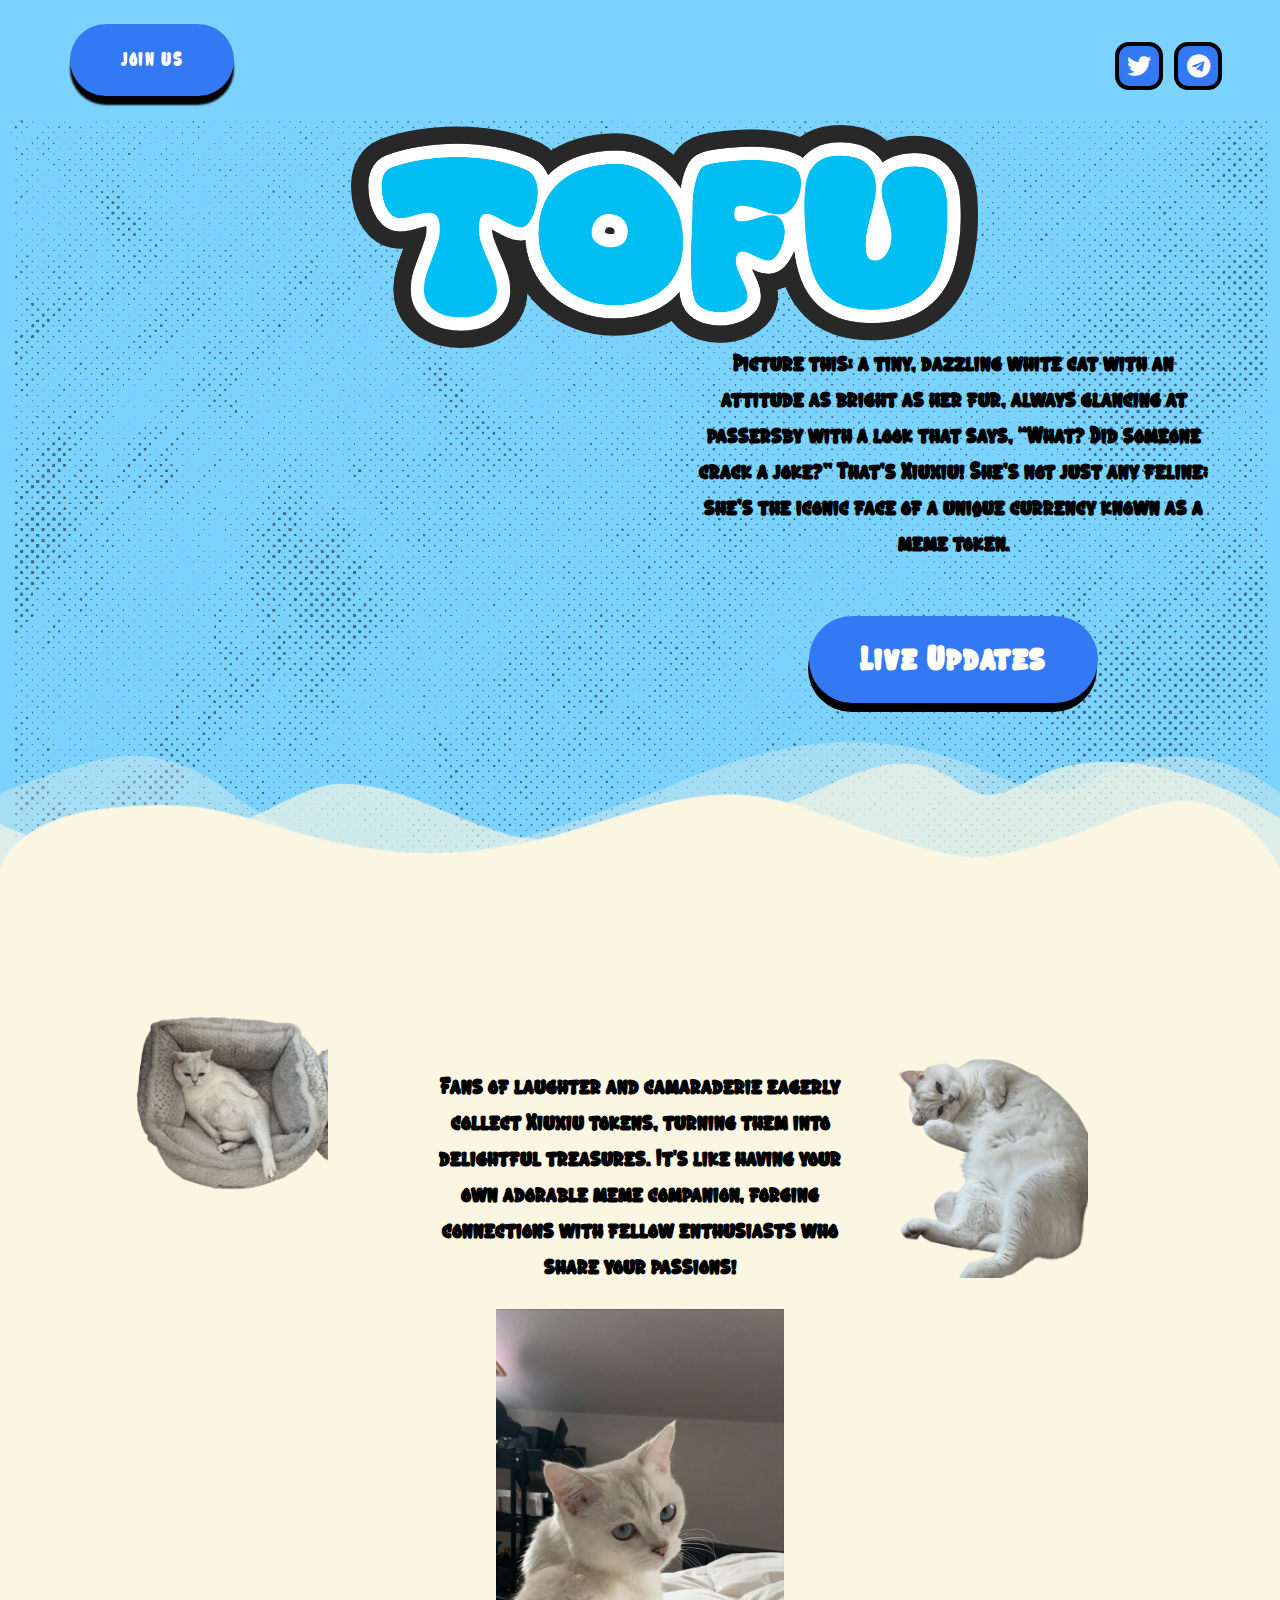
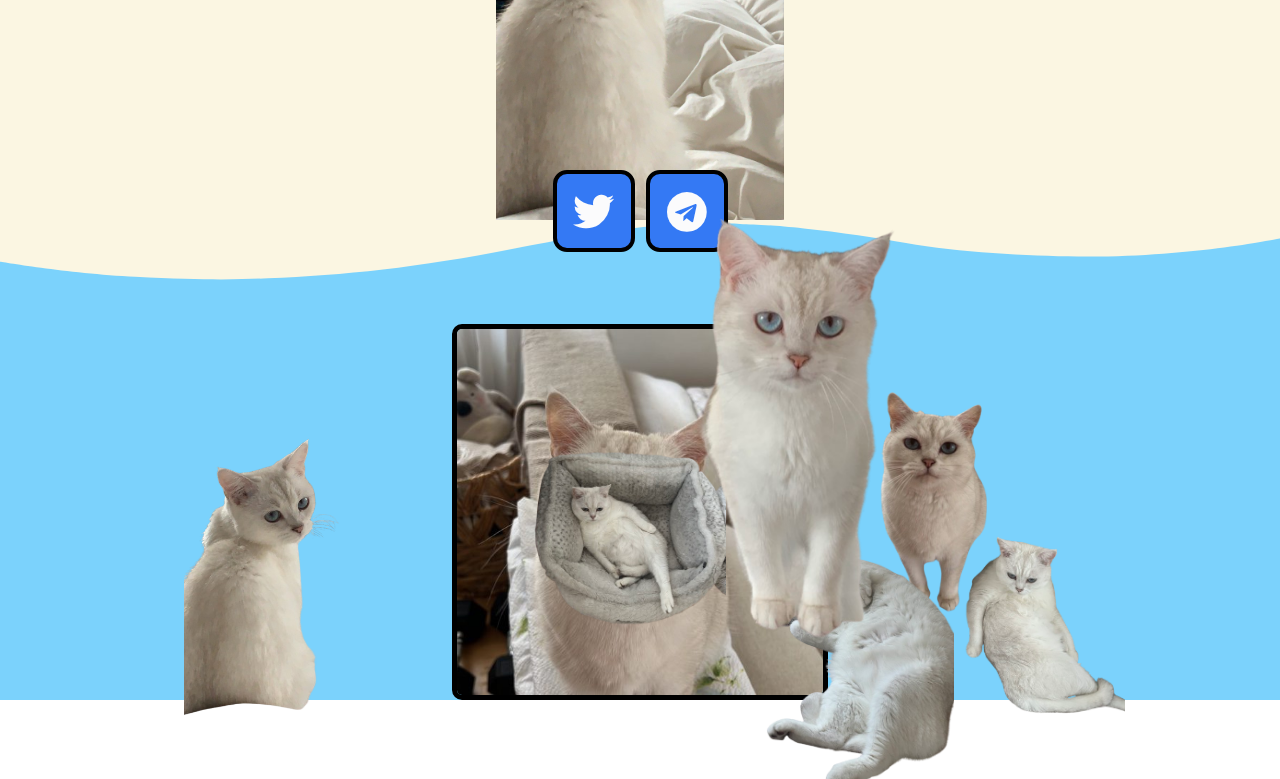
==== commit 453561ba: "Update index.html" ====
--- a/index.html
+++ b/index.html
@@ -334,7 +334,7 @@
 
                 <!-- Add the floating images -->
                 <style>
-                    .floating-image {
+                   .floating-image {
     position: absolute;
     object-fit: cover;
     border-radius: 50%;
@@ -519,9 +519,7 @@
                 <img src="images/photo_1_2024-10-02_16-16-00-removebg-preview.png" class="floating-image float-2" alt="Floating image 2">
                 <img src="images/photo_9_2024-10-02_16-16-00-removebg-preview.png" class="floating-image float-3" alt="Floating image 3">
                 <img src="images/photo_4_2024-10-02_16-16-00-removebg-preview.png" class="floating-image float-4" alt="Floating image 4">
-                <img src="images/photo_6_2024-10-02_16-16-00-removebg-preview.png" class="floating-image float-5" alt="Floating image 5">
                 <img src="images/photo_7_2024-10-02_16-16-00-removebg-preview.png" class="floating-image float-6" alt="Floating image 6">
-                <img src="images/photo_8_2024-10-02_16-16-00-removebg-preview.png" class="floating-image float-7" alt="Floating image 7">
                 <img src="images/photo_3_2024-10-02_16-16-00-removebg-preview-e1727907869198.png" class="floating-image float-8" alt="Floating image 8">
                 
             </div>
@@ -620,4 +618,4 @@
 <script src="js/frontend.min_1.js" id="elementor-frontend-js"></script>
 <script src="js/preloaded-elements-handlers.min.js" id="pro-preloaded-elements-handlers-js"></script>
 <script src="js/jquery.sticky.min.js" id="e-sticky-js"></script>
-</body></html>+</body></html>
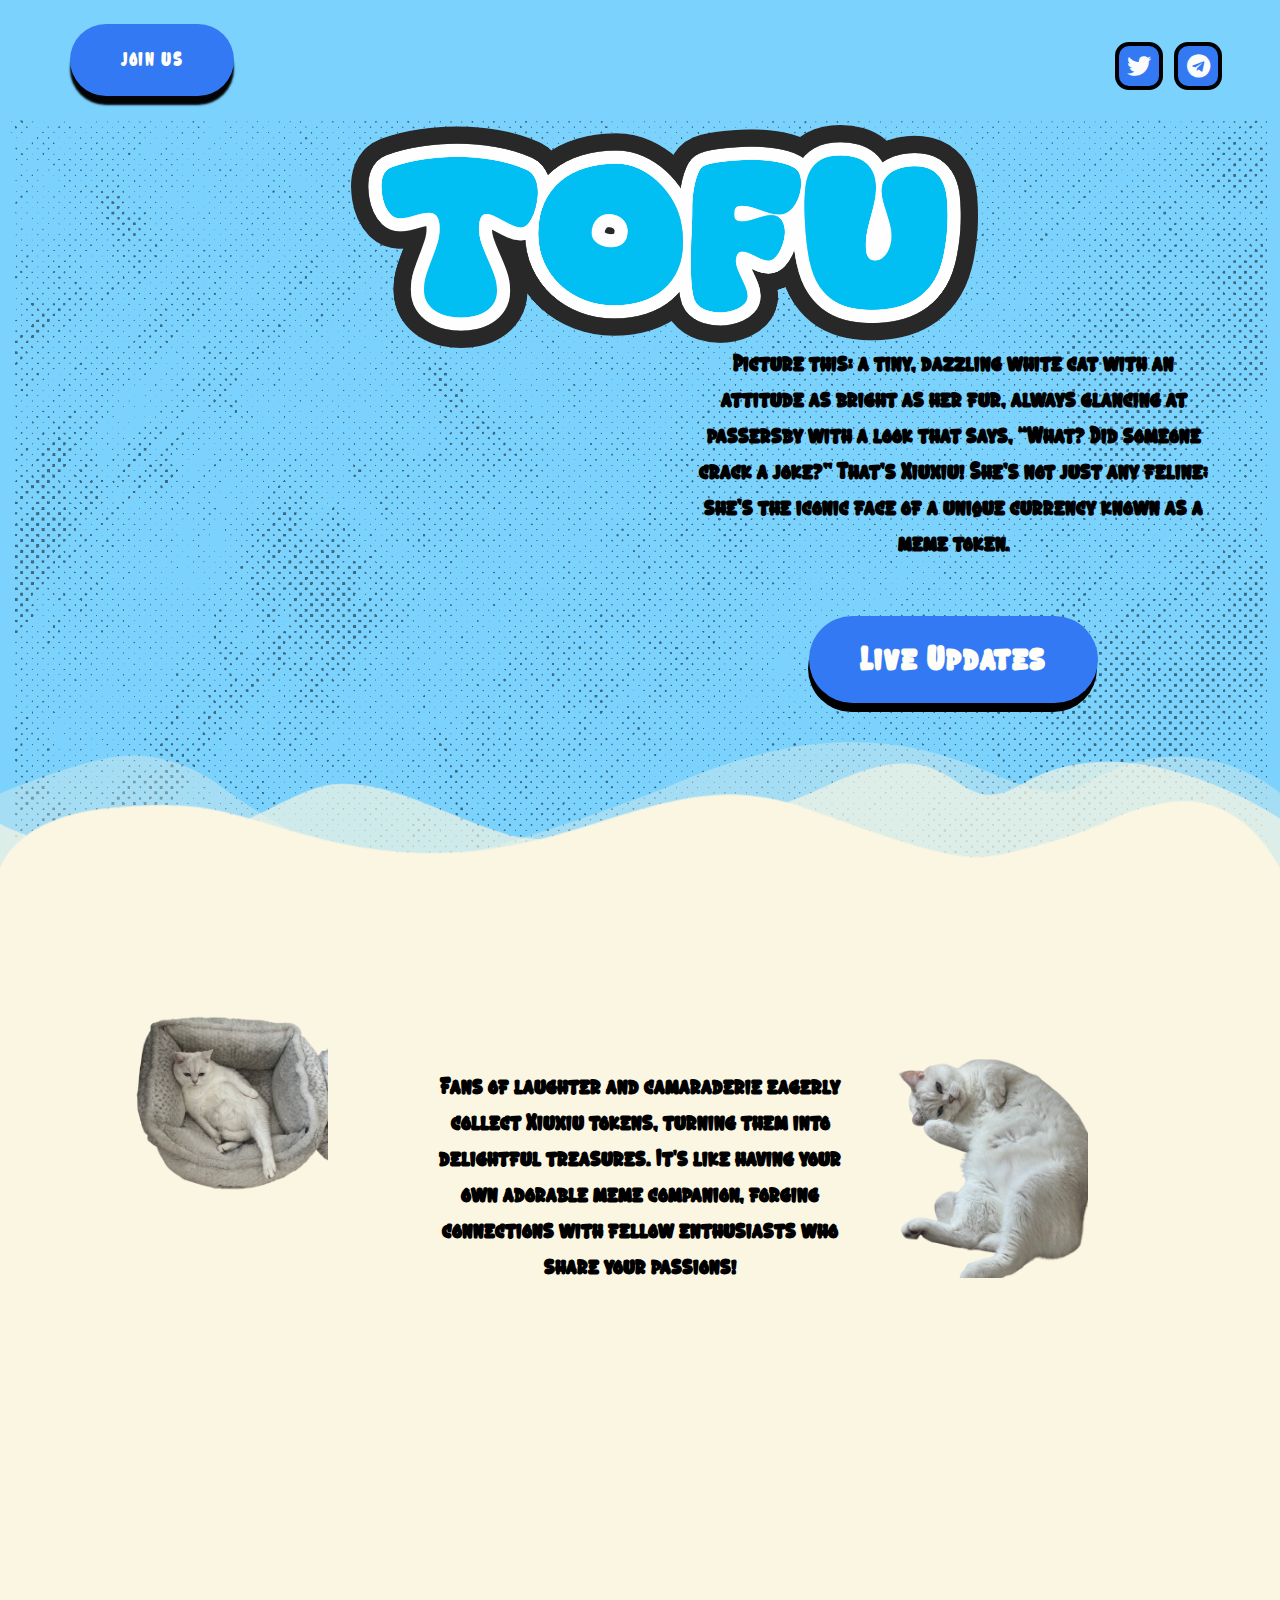
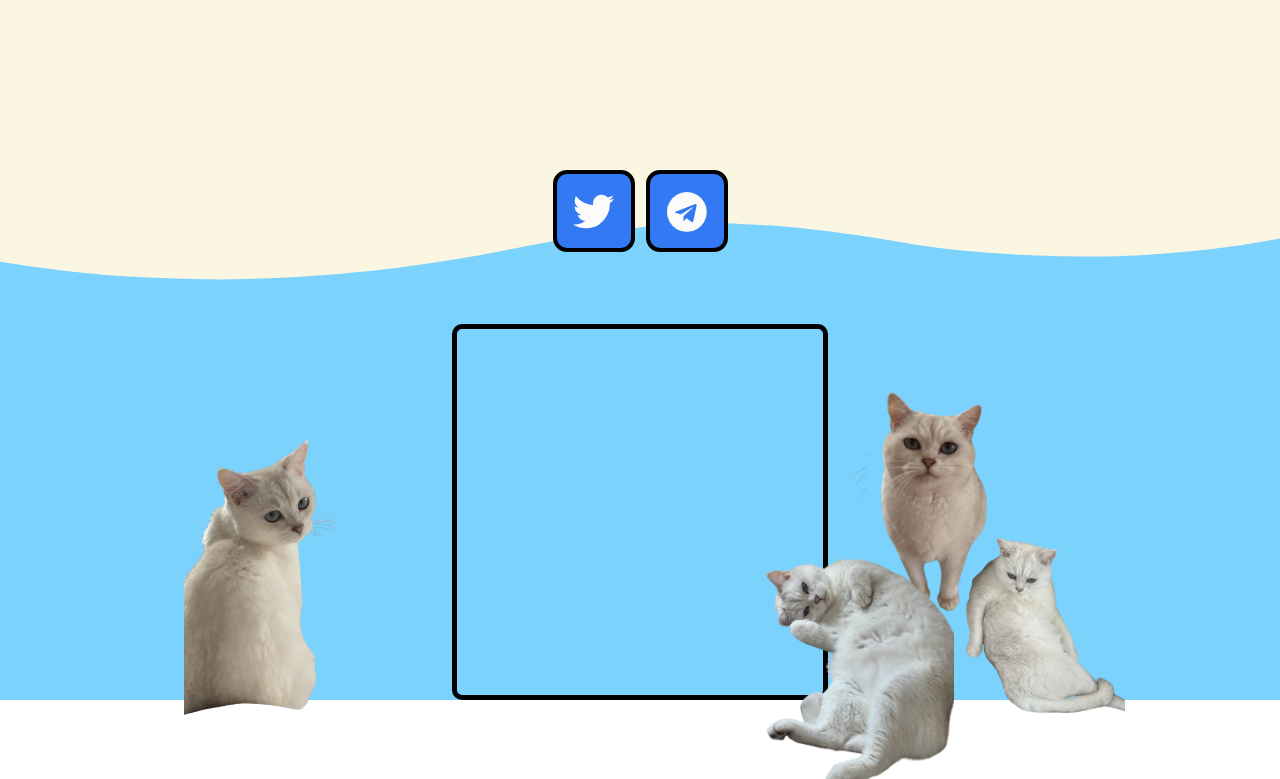
==== commit 6f483962: "Update index.html" ====
--- a/index.html
+++ b/index.html
@@ -519,9 +519,6 @@
                 <img src="images/photo_1_2024-10-02_16-16-00-removebg-preview.png" class="floating-image float-2" alt="Floating image 2">
                 <img src="images/photo_9_2024-10-02_16-16-00-removebg-preview.png" class="floating-image float-3" alt="Floating image 3">
                 <img src="images/photo_4_2024-10-02_16-16-00-removebg-preview.png" class="floating-image float-4" alt="Floating image 4">
-                <img src="images/photo_7_2024-10-02_16-16-00-removebg-preview.png" class="floating-image float-6" alt="Floating image 6">
-                <img src="images/photo_3_2024-10-02_16-16-00-removebg-preview-e1727907869198.png" class="floating-image float-8" alt="Floating image 8">
-                
             </div>
         </div>
     </div>
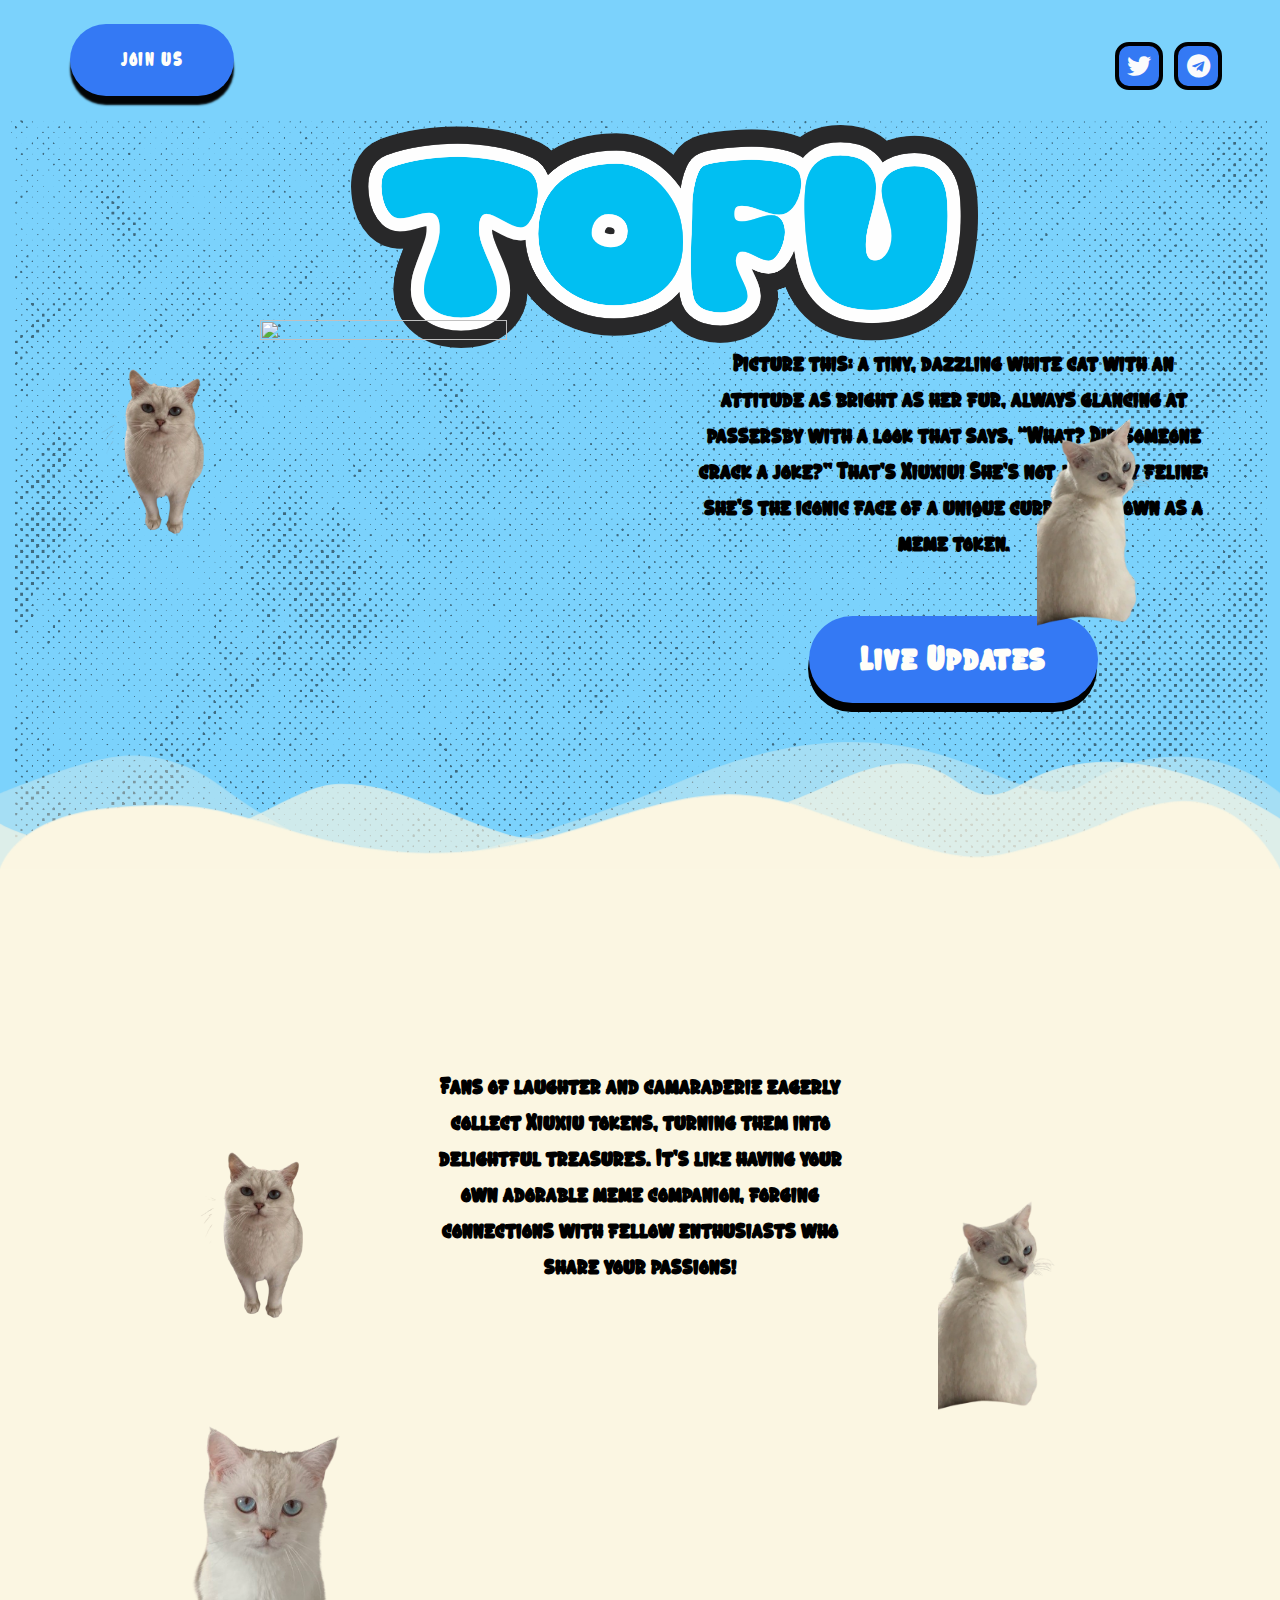
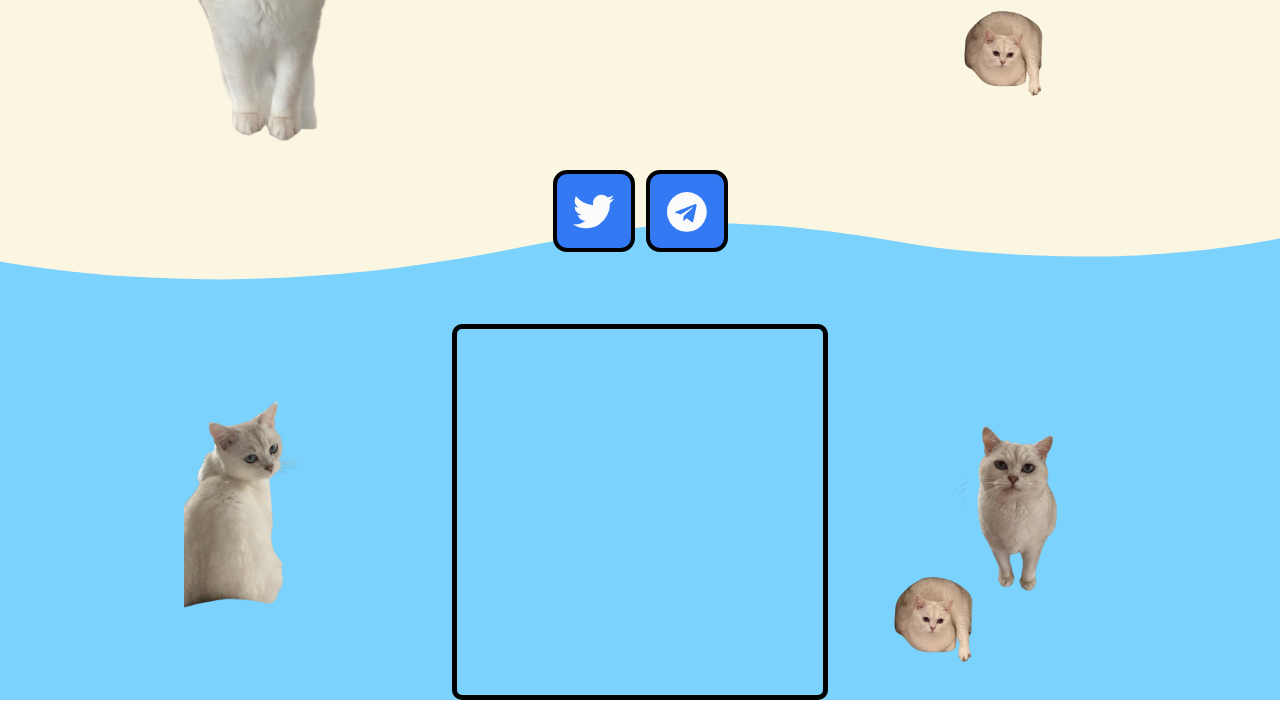
==== commit fd729088: ".." ====
--- a/index.html
+++ b/index.html
@@ -1,6 +1,4 @@
-<!DOCTYPE html>
-<html lang="en-US">
-	<head>
+<!DOCTYPE html><html lang="en-US"><head>
 	<meta charset="UTF-8">
 		<title>tofu</title>
 <meta name="robots" content="max-image-preview:large">
@@ -90,499 +88,411 @@
 		<!-- OceanWP CSS -->
 <style type="text/css">
 /* Header CSS */#site-header.has-header-media .overlay-header-media{background-color:rgba(0,0,0,0.5)}
-</style>	<meta name="viewport" content="width=device-width, initial-scale=1.0, viewport-fit=cover"><script src="js/wp-emoji-release.min.js" defer=""></script>
-<style>
-*{
-	/* overflow-y: scroll;  */
-    scroll-behavior: smooth;
-}
-.floating-images {
-    position: relative;
-    width: 100%;
-    height: 100%; /* Adjust as needed */
-}
-
-.floating-image {
-    position: absolute;
-    width: 100px; /* Adjust size as needed */
-    height: auto; /* Keep aspect ratio */
-}
-
-.floating-image:nth-of-type(1) {
-    top: 10%; /* Adjust position as needed */
-    left: 10%;
-}
-
-.floating-image:nth-of-type(2) {
-    bottom: 20%; /* Adjust position as needed */
-    right: 15%;
-}
-
-.floating-image:nth-of-type(3) {
-    top: 50%; /* Adjust position as needed */
-    left: 60%;
-}
-
-</style>
-</head>
+</style>	<meta name="viewport" content="width=device-width, initial-scale=1.0, viewport-fit=cover"><script src="js/wp-emoji-release.min.js" defer=""></script></head>
 <body class="home page-template page-template-elementor_canvas page page-id-73 wp-embed-responsive oceanwp-theme dropdown-mobile default-breakpoint has-sidebar content-right-sidebar has-topbar has-breadcrumbs elementor-default elementor-template-canvas elementor-kit-13 elementor-page elementor-page-73">
-	<div data-elementor-type="wp-page" data-elementor-id="73" class="elementor elementor-73" data-elementor-post-type="page">
-		<section class="elementor-section elementor-top-section elementor-element elementor-element-25a34f8a elementor-section-height-min-height elementor-section-boxed elementor-section-height-default elementor-section-items-middle" data-id="25a34f8a" data-element_type="section" data-settings="{" background_background":"classic","sticky":"top","sticky_on":["desktop","tablet","mobile"],"sticky_offset":0,"sticky_effects_offset":0}"="">
-		<div class="elementor-container elementor-column-gap-no">
-	<div class="elementor-column elementor-col-50 elementor-top-column elementor-element elementor-element-33365122" data-id="33365122" data-element_type="column">
-<div class="elementor-widget-wrap elementor-element-populated">
-		<div class="elementor-element elementor-element-12e7e482 elementor-align-left elementor-widget-mobile__width-inherit elementor-widget elementor-widget-button" data-id="12e7e482" data-element_type="widget" data-widget_type="button.default">
-<div class="elementor-widget-container">
-	<div class="elementor-button-wrapper">
-<a class="elementor-button elementor-size-sm" role="button">
-		<span class="elementor-button-content-wrapper">
-					<span class="elementor-button-text">JOIN US</span>
-	</span>
-	</a>
-</div>
-</div>
-</div>
-	</div>
-</div>
-<div class="elementor-column elementor-col-50 elementor-top-column elementor-element elementor-element-2ae44045" data-id="2ae44045" data-element_type="column">
-<div class="elementor-widget-wrap elementor-element-populated">
-		<div class="elementor-element elementor-element-7f8d1816 elementor-shape-circle e-grid-align-right e-grid-align-mobile-center elementor-grid-0 elementor-widget elementor-widget-social-icons" data-id="7f8d1816" data-element_type="widget" data-widget_type="social-icons.default">
-<div class="elementor-widget-container">
-	<div class="elementor-social-icons-wrapper elementor-grid">
-			<span class="elementor-grid-item">
-	<a class="elementor-icon elementor-social-icon elementor-social-icon-twitter elementor-repeater-item-15b0891" target="_blank">
-		<span class="elementor-screen-only">Twitter</span>
-		<i class="fab fa-twitter"></i>					</a>
-</span>
-			<span class="elementor-grid-item">
-	<a class="elementor-icon elementor-social-icon elementor-social-icon-telegram elementor-repeater-item-c2f5b1b" target="_blank">
-		<span class="elementor-screen-only">Telegram</span>
-		<i class="fab fa-telegram"></i>					</a>
-</span>
-	</div>
-</div>
-</div>
-	</div>
-</div>
-	</div>
-</section>
-
-<section class="elementor-section elementor-top-section elementor-element elementor-element-37c74f21 elementor-section-boxed elementor-section-height-default elementor-section-height-default" data-id="37c74f21" data-element_type="section" data-settings="{" background_background":"classic","shape_divider_bottom":"mountains"}"="">
+			<div data-elementor-type="wp-page" data-elementor-id="73" class="elementor elementor-73" data-elementor-post-type="page">
+						<section class="elementor-section elementor-top-section elementor-element elementor-element-25a34f8a elementor-section-height-min-height elementor-section-boxed elementor-section-height-default elementor-section-items-middle" data-id="25a34f8a" data-element_type="section" data-settings="{" background_background":"classic","sticky":"top","sticky_on":["desktop","tablet","mobile"],"sticky_offset":0,"sticky_effects_offset":0}"="">
+						<div class="elementor-container elementor-column-gap-no">
+					<div class="elementor-column elementor-col-50 elementor-top-column elementor-element elementor-element-33365122" data-id="33365122" data-element_type="column">
+			<div class="elementor-widget-wrap elementor-element-populated">
+						<div class="elementor-element elementor-element-12e7e482 elementor-align-left elementor-widget-mobile__width-inherit elementor-widget elementor-widget-button" data-id="12e7e482" data-element_type="widget" data-widget_type="button.default">
+				<div class="elementor-widget-container">
+					<div class="elementor-button-wrapper">
+			<a class="elementor-button elementor-size-sm" role="button">
+						<span class="elementor-button-content-wrapper">
+									<span class="elementor-button-text">JOIN US</span>
+					</span>
+					</a>
+		</div>
+				</div>
+				</div>
+					</div>
+		</div>
+				<div class="elementor-column elementor-col-50 elementor-top-column elementor-element elementor-element-2ae44045" data-id="2ae44045" data-element_type="column">
+			<div class="elementor-widget-wrap elementor-element-populated">
+						<div class="elementor-element elementor-element-7f8d1816 elementor-shape-circle e-grid-align-right e-grid-align-mobile-center elementor-grid-0 elementor-widget elementor-widget-social-icons" data-id="7f8d1816" data-element_type="widget" data-widget_type="social-icons.default">
+				<div class="elementor-widget-container">
+					<div class="elementor-social-icons-wrapper elementor-grid">
+							<span class="elementor-grid-item">
+					<a class="elementor-icon elementor-social-icon elementor-social-icon-twitter elementor-repeater-item-15b0891" target="_blank">
+						<span class="elementor-screen-only">Twitter</span>
+						<i class="fab fa-twitter"></i>					</a>
+				</span>
+							<span class="elementor-grid-item">
+					<a class="elementor-icon elementor-social-icon elementor-social-icon-telegram elementor-repeater-item-c2f5b1b" target="_blank">
+						<span class="elementor-screen-only">Telegram</span>
+						<i class="fab fa-telegram"></i>					</a>
+				</span>
+					</div>
+				</div>
+				</div>
+					</div>
+		</div>
+					</div>
+		</section>
+		<section class="elementor-section elementor-top-section elementor-element elementor-element-37c74f21 elementor-section-boxed elementor-section-height-default elementor-section-height-default" data-id="37c74f21" data-element_type="section" data-settings="{'background_background':'classic','shape_divider_bottom':'mountains'}">
 			<div class="elementor-background-overlay"></div>
-		<div class="elementor-shape elementor-shape-bottom" data-negative="false">
-<svg xmlns="http://www.w3.org/2000/svg" viewBox="0 0 1000 100" preserveAspectRatio="none">
-<path class="elementor-shape-fill" opacity="0.33" d="M473,67.3c-203.9,88.3-263.1-34-320.3,0C66,119.1,0,59.7,0,59.7V0h1000v59.7 c0,0-62.1,26.1-94.9,29.3c-32.8,3.3-62.8-12.3-75.8-22.1C806,49.6,745.3,8.7,694.9,4.7S492.4,59,473,67.3z"></path>
-<path class="elementor-shape-fill" opacity="0.66" d="M734,67.3c-45.5,0-77.2-23.2-129.1-39.1c-28.6-8.7-150.3-10.1-254,39.1 s-91.7-34.4-149.2,0C115.7,118.3,0,39.8,0,39.8V0h1000v36.5c0,0-28.2-18.5-92.1-18.5C810.2,18.1,775.7,67.3,734,67.3z"></path>
-<path class="elementor-shape-fill" d="M766.1,28.9c-200-57.5-266,65.5-395.1,19.5C242,1.8,242,5.4,184.8,20.6C128,35.8,132.3,44.9,89.9,52.5C28.6,63.7,0,0,0,0 h1000c0,0-9.9,40.9-83.6,48.1S829.6,47,766.1,28.9z"></path>
-</svg>		</div>
-	<div class="elementor-container elementor-column-gap-no">
-	<div class="elementor-column elementor-col-50 elementor-top-column elementor-element elementor-element-4bc52c5d" data-id="4bc52c5d" data-element_type="column">
-<div class="elementor-widget-wrap elementor-element-populated">
-		<div class="elementor-element elementor-element-1325fbf0 elementor-absolute elementor-hidden-mobile elementor-widget elementor-widget-image" data-id="1325fbf0" data-element_type="widget" data-settings="{" _position":"absolute"}"="" data-widget_type="image.default">
-<div class="elementor-widget-container">
-									<img loading="lazy" decoding="async" width="1246" height="444" src="images/Screenshot_2024-10-02_092153-removebg-preview-3.png" class="attachment-full size-full wp-image-206" alt="" srcset="images/Screenshot_2024-10-02_092153-removebg-preview-3.png 1246w, images/Screenshot_2024-10-02_092153-removebg-preview-3-300x107.png 300w, images/Screenshot_2024-10-02_092153-removebg-preview-3-1024x365.png 1024w, images/Screenshot_2024-10-02_092153-removebg-preview-3-768x274.png 768w" sizes="(max-width: 1246px) 100vw, 1246px">													</div>
-</div>
-<div class="elementor-element elementor-element-4c65783d elementor-hidden-desktop elementor-hidden-tablet elementor-widget elementor-widget-image" data-id="4c65783d" data-element_type="widget" data-widget_type="image.default">
-<div class="elementor-widget-container">
-									<img loading="lazy" decoding="async" width="1246" height="444" src="images/Screenshot_2024-10-02_092153-removebg-preview-3.png" class="attachment-full size-full wp-image-206" alt="" srcset="images/Screenshot_2024-10-02_092153-removebg-preview-3.png 1246w, images/Screenshot_2024-10-02_092153-removebg-preview-3-300x107.png 300w, images/Screenshot_2024-10-02_092153-removebg-preview-3-1024x365.png 1024w, images/Screenshot_2024-10-02_092153-removebg-preview-3-768x274.png 768w" sizes="(max-width: 1246px) 100vw, 1246px">													</div>
-</div>
-<div class="elementor-element elementor-element-50294dc3 elementor-invisible elementor-widget elementor-widget-image" data-id="50294dc3" data-element_type="widget" data-settings="{" _animation":"slideinright","_animation_tablet":"none","_animation_mobile":"none","_animation_delay":0}"="" data-widget_type="image.default">
-<div class="elementor-widget-container">
-									<img decoding="async" width="247" height="545" src="images/photo_3_2024-10-02_16-16-00-removebg-preview-e1727907869198.png" class="attachment-large size-large wp-image-129" alt="" srcset="images/photo_3_2024-10-02_16-16-00-removebg-preview-e1727907869198.png 247w, images/photo_3_2024-10-02_16-16-00-removebg-preview-e1727907869198-136x300.png 136w" sizes="(max-width: 247px) 100vw, 247px">													</div>
-</div>
-	</div>
-</div>
-<div class="elementor-column elementor-col-50 elementor-top-column elementor-element elementor-element-452f7874" data-id="452f7874" data-element_type="column">
-<div class="elementor-widget-wrap elementor-element-populated">
-		<div class="elementor-element elementor-element-5fcbae4f elementor-widget elementor-widget-text-editor" data-id="5fcbae4f" data-element_type="widget" data-widget_type="text-editor.default">
-<div class="elementor-widget-container">
-			<p>Picture this: a tiny, dazzling white cat with an attitude as bright as her fur, always glancing at passersby with a look that says, “What? Did someone crack a joke?” That’s Xiuxiu! She’s not just any feline; she’s the iconic face of a unique currency known as a meme token.</p>						</div>
-</div>
-<div class="elementor-element elementor-element-37e936a5 elementor-mobile-align-justify elementor-align-center elementor-widget elementor-widget-button" data-id="37e936a5" data-element_type="widget" data-widget_type="button.default">
-<div class="elementor-widget-container">
-	<div class="elementor-button-wrapper">
-<a class="elementor-button elementor-size-sm" role="button">
-		<span class="elementor-button-content-wrapper">
-					<span class="elementor-button-text">Live Updates</span>
-	</span>
-	</a>
-</div>
-</div>
-</div>
-	</div>
-</div>
-	</div>
-</section>
-<section class="elementor-section elementor-top-section elementor-element elementor-element-6e5dbcc0 elementor-section-boxed elementor-section-height-default elementor-section-height-default" data-id="6e5dbcc0" data-element_type="section" data-settings="{&quot;background_background&quot;:&quot;classic&quot;}">
-    <style>
-        .floating-image {
-            position: absolute;
-            width: 80px; /* Increased size */
-            height: 80px; /* Increased size */
-            object-fit: cover;
-            border-radius: 50%;
-            z-index: 1;
-        }
-        
-        .float-1 {
-            left: 5%; /* Moved closer to the corner */
-            top: 10%; 
-        }
-        
-        .float-2 {
-            right: 5%; /* Moved closer to the corner */
-            top: 30%;
-        }
-        
-        .float-3 {
-            left: 10%;
-            bottom: 25%;
-        }
-
-        .float-4 {
-            left: 75%; /* Moved closer to the corner */
-            top: 20%;
-        }
-        
-        .float-5 {
-            right: 10%; /* Moved closer to the corner */
-            bottom: 15%;
-        }
-        
-        .float-6 {
-            left: 45%; 
-            bottom: 40%;
-        }
-
-        @media (max-width: 768px) {
-            .floating-image {
-                width: 75px; /* Adjusted size for smaller screens */
-                height: 75px; /* Adjusted size for smaller screens */
-            }
-        }
-    </style>
-
-    <!-- Add the floating images -->
-    <img src="images/photo_7_2024-10-02_16-16-00-removebg-preview.png" class="floating-image float-1" alt="Floating image 1">
-    <img src="images/photo_9_2024-10-02_16-16-00-removebg-preview.png" class="floating-image float-2" alt="Floating image 2">
-    <!-- <img src="images/photo_4_2024-10-02_16-16-00-removebg-preview.png" class="floating-image float-3" alt="Floating image 3"> -->
-    <!-- <img src="images/photo_9_2024-10-02_16-16-00-removebg-preview.png" class="floating-image float-4" alt="Floating image 4"> -->
-    <!-- <img src="path-to-your-image-5.jpg" class="floating-image float-5" alt="Floating image 5"> -->
-    <!-- <img src="images/photo_7_2024-10-02_16-16-00-removebg-preview.png" class="floating-image float-6" alt="Floating image 6"> -->
-
+			<div class="elementor-shape elementor-shape-bottom" data-negative="false">
+				<svg xmlns="http://www.w3.org/2000/svg" viewBox="0 0 1000 100" preserveAspectRatio="none">
+					<path class="elementor-shape-fill" opacity="0.33" d="M473,67.3c-203.9,88.3-263.1-34-320.3,0C66,119.1,0,59.7,0,59.7V0h1000v59.7 c0,0-62.1,26.1-94.9,29.3c-32.8,3.3-62.8-12.3-75.8-22.1C806,49.6,745.3,8.7,694.9,4.7S492.4,59,473,67.3z"></path>
+					<path class="elementor-shape-fill" opacity="0.66" d="M734,67.3c-45.5,0-77.2-23.2-129.1-39.1c-28.6-8.7-150.3-10.1-254,39.1 s-91.7-34.4-149.2,0C115.7,118.3,0,39.8,0,39.8V0h1000v36.5c0,0-28.2-18.5-92.1-18.5C810.2,18.1,775.7,67.3,734,67.3z"></path>
+					<path class="elementor-shape-fill" d="M766.1,28.9c-200-57.5-266,65.5-395.1,19.5C242,1.8,242,5.4,184.8,20.6C128,35.8,132.3,44.9,89.9,52.5C28.6,63.7,0,0,0,0 h1000c0,0-9.9,40.9-83.6,48.1S829.6,47,766.1,28.9z"></path>
+				</svg>
+			</div>
+		
+			<div class="elementor-container elementor-column-gap-no">
+				<div class="elementor-column elementor-col-50 elementor-top-column elementor-element elementor-element-4bc52c5d" data-id="4bc52c5d" data-element_type="column">
+					<div class="elementor-widget-wrap elementor-element-populated">
+						<div class="elementor-element elementor-element-1325fbf0 elementor-absolute elementor-hidden-mobile elementor-widget elementor-widget-image" data-id="1325fbf0" data-element_type="widget" data-settings="{'_position':'absolute'}">
+							<div class="elementor-widget-container">
+								<img loading="lazy" decoding="async" width="1246" height="444" src="images/Screenshot_2024-10-02_092153-removebg-preview-3.png" class="attachment-full size-full wp-image-206" alt="">
+							</div>
+						</div>
+		
+						<div class="elementor-element elementor-element-4c65783d elementor-hidden-desktop elementor-hidden-tablet elementor-widget elementor-widget-image" data-id="4c65783d" data-element_type="widget">
+							<div class="elementor-widget-container">
+								<img loading="lazy" decoding="async" width="1246" height="444" src="images/Screenshot_2024-10-02_092153-removebg-preview-3.png" class="attachment-full size-full wp-image-206" alt="">
+							</div>
+						</div>
+		
+						<div class="elementor-element elementor-element-50294dc3 elementor-widget elementor-widget-image animated slideInRight" data-id="50294dc3" data-element_type="widget" data-settings="{&quot;_animation&quot;:&quot;slideInRight&quot;,&quot;_animation_tablet&quot;:&quot;none&quot;,&quot;_animation_mobile&quot;:&quot;none&quot;,&quot;_animation_delay&quot;:0}" data-widget_type="image.default">
+							<div class="elementor-widget-container">
+																<img loading="lazy" decoding="async" width="247" height="545" src="https://tofuonsol.vip/wp-content/uploads/2024/10/photo_3_2024-10-02_16-16-00-removebg-preview-e1727907869198.png" class="attachment-large size-large wp-image-129" alt="" srcset="https://tofuonsol.vip/wp-content/uploads/2024/10/photo_3_2024-10-02_16-16-00-removebg-preview-e1727907869198.png 247w, https://tofuonsol.vip/wp-content/uploads/2024/10/photo_3_2024-10-02_16-16-00-removebg-preview-e1727907869198-136x300.png 136w" sizes="(max-width: 247px) 100vw, 247px">													</div>
+							</div>
+					</div>
+				</div>
+		
+				<div class="elementor-column elementor-col-50 elementor-top-column elementor-element elementor-element-452f7874" data-id="452f7874" data-element_type="column">
+					<div class="elementor-widget-wrap elementor-element-populated">
+						<div class="elementor-element elementor-element-5fcbae4f elementor-widget elementor-widget-text-editor" data-id="5fcbae4f" data-element_type="widget">
+							<div class="elementor-widget-container">
+								<p>Picture this: a tiny, dazzling white cat with an attitude as bright as her fur, always glancing at passersby with a look that says, “What? Did someone crack a joke?” That’s Xiuxiu! She’s not just any feline; she’s the iconic face of a unique currency known as a meme token.</p>
+							</div>
+						</div>
+		
+						<div class="elementor-element elementor-element-37e936a5 elementor-mobile-align-justify elementor-align-center elementor-widget elementor-widget-button" data-id="37e936a5" data-element_type="widget">
+							<div class="elementor-widget-container">
+								<div class="elementor-button-wrapper">
+									<a class="elementor-button elementor-size-sm" role="button">
+										<span class="elementor-button-content-wrapper">
+											<span class="elementor-button-text">Live Updates</span>
+										</span>
+									</a>
+								</div>
+							</div>
+						</div>
+					</div>
+				</div>
+		
+				<!-- Floating images for the section -->
+				<style>
+					.floating-image {
+						position: absolute;
+						object-fit: cover;
+						border-radius: 50%;
+						z-index: 2;
+					}
+		
+					/* Default sizes for large screens */
+					.floating-image {
+						width: 120px;
+						height: 120px;
+					}
+		
+					.float-top-left {
+						top: 10%;
+						left: 5%;
+					}
+		
+					.float-top-right {
+						top: 10%;
+						right: 5%;
+					}
+		
+					.float-bottom-left {
+						bottom: 10%;
+						left: 5%;
+					}
+		
+					.float-bottom-right {
+						bottom: 10%;
+						right: 5%;
+					}
+		
+					/* Adjustments for tablet screens */
+					@media (max-width: 1024px) {
+						.floating-image {
+							width: 100px;
+							height: 100px;
+						}
+		
+						.float-top-left,
+						.float-top-right,
+						.float-bottom-left,
+						.float-bottom-right {
+							top: 8%;
+							bottom: 8%;
+						}
+					}
+		
+					/* Adjustments for mobile screens */
+					@media (max-width: 768px) {
+						.floating-image {
+							width: 80px;
+							height: 80px;
+						}
+		
+						.float-top-left,
+						.float-top-right,
+						.float-bottom-left,
+						.float-bottom-right {
+							top: 5%;
+							bottom: 5%;
+						}
+					}
+				</style>
+		
+				<!-- Floating images -->
+				<img src="images/photo_1_2024-10-02_16-16-00-removebg-preview.png" class="floating-image float-top-left" alt="Floating image top-left">
+				<img src="images/photo_2_2024-10-02_16-16-00-removebg-preview.png" class="floating-image float-top-right" alt="Floating image top-right">
+			</div>
+		</section>
+		<section class="elementor-section elementor-top-section elementor-element elementor-element-6e5dbcc0 elementor-section-boxed elementor-section-height-default elementor-section-height-default" data-id="6e5dbcc0" data-element_type="section" data-settings="{'background_background':'classic'}">
     <div class="elementor-container elementor-column-gap-no">
         <div class="elementor-column elementor-col-25 elementor-top-column elementor-element elementor-element-30f755ae" data-id="30f755ae" data-element_type="column">
-            <div class="elementor-widget-wrap">
-            </div>
+            <div class="elementor-widget-wrap"></div>
         </div>
+
         <div class="elementor-column elementor-col-50 elementor-top-column elementor-element elementor-element-77878c45" data-id="77878c45" data-element_type="column">
             <div class="elementor-widget-wrap elementor-element-populated">
-                <div class="elementor-element elementor-element-3a15561 elementor-widget elementor-widget-text-editor" data-id="3a15561" data-element_type="widget" data-widget_type="text-editor.default">
+                <div class="elementor-element elementor-element-3a15561 elementor-widget elementor-widget-text-editor" data-id="3a15561" data-element_type="widget">
                     <div class="elementor-widget-container">
-                        <p>Fans of laughter and camaraderie eagerly collect Xiuxiu tokens, turning them into delightful treasures. It's like having your own adorable meme companion, forging connections with fellow enthusiasts who share your passions!</p>
+                        <p>Fans of laughter and camaraderie eagerly collect Xiuxiu tokens, turning them into delightful treasures. It’s like having your own adorable meme companion, forging connections with fellow enthusiasts who share your passions!</p>
                     </div>
                 </div>
-                <div class="elementor-element elementor-element-ec32a09 elementor-widget elementor-widget-image" data-id="ec32a09" data-element_type="widget" data-widget_type="image.default">
+
+                <div class="elementor-element elementor-element-ec32a09 elementor-widget elementor-widget-image" data-id="ec32a09" data-element_type="widget">
                     <div class="elementor-widget-container">
-                        <img loading="lazy" decoding="async" width="720" height="1280" src="images/photo_2_2024-10-02_16-16-00.jpg" class="attachment-full size-full wp-image-55" alt="" srcset="images/photo_2_2024-10-02_16-16-00.jpg 720w, images/photo_2_2024-10-02_16-16-00-169x300.jpg 169w, images/photo_2_2024-10-02_16-16-00-576x1024.jpg 576w" sizes="(max-width: 720px) 100vw, 720px">
+                        <img loading="lazy" decoding="async" width="720" height="1280" src="images/photo_2_2024-10-02_16-16-00.jpg" class="attachment-full size-full wp-image-55" alt="">
                     </div>
                 </div>
             </div>
         </div>
+
         <div class="elementor-column elementor-col-25 elementor-top-column elementor-element elementor-element-6cc32dc" data-id="6cc32dc" data-element_type="column">
-            <div class="elementor-widget-wrap">
-            </div>
+            <div class="elementor-widget-wrap"></div>
         </div>
+
+        <!-- Floating images for this section -->
+        <style>
+            .floating-image {
+                position: absolute;
+                object-fit: cover;
+                border-radius: 50%;
+                z-index: 2;
+            }
+
+            /* Default sizes for large screens */
+            .floating-image {
+                width: 100px;
+                height: 100px;
+            }
+
+            .float-top-left {
+                top: 10%;
+                left: 2%;
+            }
+
+            .float-top-right {
+                top: 10%;
+                right: 2%;
+            }
+
+            .float-bottom-left {
+                bottom: 10%;
+                left: 2%;
+            }
+
+            .float-bottom-right {
+                bottom: 10%;
+                right: 2%;
+            }
+
+            /* Adjustments for tablet screens */
+            @media (max-width: 1024px) {
+                .floating-image {
+                    width: 80px;
+                    height: 80px;
+                }
+
+                .float-top-left,
+                .float-top-right,
+                .float-bottom-left,
+                .float-bottom-right {
+                    top: 8%;
+                    bottom: 8%;
+                }
+            }
+
+            /* Adjustments for mobile screens */
+            @media (max-width: 768px) {
+                .floating-image {
+                    width: 60px;
+                    height: 60px;
+                }
+
+                .float-top-left,
+                .float-top-right,
+                .float-bottom-left,
+                .float-bottom-right {
+                    top: 5%;
+                    bottom: 5%;
+                }
+            }
+        </style>
+
+        <!-- Floating images -->
+        <img src="images/photo_1_2024-10-02_16-16-00-removebg-preview.png" class="floating-image float-top-left" alt="Floating image top-left">
+        <img src="images/photo_2_2024-10-02_16-16-00-removebg-preview.png" class="floating-image float-top-right" alt="Floating image top-right">
+        <img src="images/photo_3_2024-10-02_16-16-00-removebg-preview-e1727907869198.png" class="floating-image float-bottom-left" alt="Floating image bottom-left">
+        <img src="images/photo_8_2024-10-02_16-16-00-removebg-preview.png" class="floating-image float-bottom-right" alt="Floating image bottom-right">
     </div>
 </section>
 
-<section class="elementor-section elementor-top-section elementor-element elementor-element-35be7d0a elementor-reverse-mobile elementor-section-boxed elementor-section-height-default elementor-section-height-default" data-id="35be7d0a" data-element_type="section" data-settings='{"background_background":"classic","shape_divider_top":"waves"}'>
-    <div class="elementor-background-overlay"></div>
-    <div class="elementor-shape elementor-shape-top" data-negative="false">
-        <svg xmlns="http://www.w3.org/2000/svg" viewBox="0 0 1000 100" preserveAspectRatio="none">
-            <path class="elementor-shape-fill" d="M421.9,6.5c22.6-2.5,51.5,0.4,75.5,5.3c23.6,4.9,70.9,23.5,100.5,35.7c75.8,32.2,133.7,44.5,192.6,49.7
-                c23.6,2.1,48.7,3.5,103.4-2.5c54.7-6,106.2-25.6,106.2-25.6V0H0v30.3c0,0,72,32.6,158.4,30.5c39.2-0.7,92.8-6.7,134-22.4
-                c21.2-8.1,52.2-18.2,79.7-24.2C399.3,7.9,411.6,7.5,421.9,6.5z"></path>
-        </svg>
-    </div>
-    <div class="elementor-container elementor-column-gap-no">
-        <div class="elementor-column elementor-col-100 elementor-top-column elementor-element elementor-element-6abf927" data-id="6abf927" data-element_type="column" data-settings='{"animation_tablet":"none","animation_mobile":"none"}'>
-            <div class="elementor-widget-wrap elementor-element-populated">
-                <div class="elementor-element elementor-element-23506cd elementor-shape-circle e-grid-align-mobile-center elementor-absolute elementor-grid-0 e-grid-align-center elementor-widget elementor-widget-social-icons" data-id="23506cd" data-element_type="widget" data-settings='{"_position":"absolute"}' data-widget_type="social-icons.default">
-                    <div class="elementor-widget-container">
-                        <div class="elementor-social-icons-wrapper elementor-grid">
-                            <span class="elementor-grid-item">
-                                <a class="elementor-icon elementor-social-icon elementor-social-icon-twitter elementor-repeater-item-15b0891" target="_blank">
-                                    <span class="elementor-screen-only">Twitter</span>
-                                    <i class="fab fa-twitter"></i>
-                                </a>
-                            </span>
-                            <span class="elementor-grid-item">
-                                <a class="elementor-icon elementor-social-icon elementor-social-icon-telegram elementor-repeater-item-c2f5b1b" target="_blank">
-                                    <span class="elementor-screen-only">Telegram</span>
-                                    <i class="fab fa-telegram"></i>
-                                </a>
-                            </span>
-                        </div>
-                    </div>
-                </div>
-                <div class="elementor-element elementor-element-6cacc91b elementor-widget elementor-widget-image" data-id="6cacc91b" data-element_type="widget" data-widget_type="image.default">
-                    <div class="elementor-widget-container">
-                        <img loading="lazy" decoding="async" width="512" height="512" src="images/cropped-photo_6_2024-10-02_16-16-00.jpg" class="attachment-large size-large wp-image-63" alt="" srcset="images/cropped-photo_6_2024-10-02_16-16-00.jpg 512w, images/cropped-photo_6_2024-10-02_16-16-00-300x300.jpg 300w, images/cropped-photo_6_2024-10-02_16-16-00-150x150.jpg 150w, images/cropped-photo_6_2024-10-02_16-16-00-270x270.jpg 270w, images/cropped-photo_6_2024-10-02_16-16-00-192x192.jpg 192w, images/cropped-photo_6_2024-10-02_16-16-00-180x180.jpg 180w, images/cropped-photo_6_2024-10-02_16-16-00-32x32.jpg 32w" sizes="(max-width: 512px) 100vw, 512px">
-                    </div>
-                </div>
-
-                <!-- Add the floating images -->
-                <style>
-                   .floating-image {
-    position: absolute;
-    object-fit: cover;
-    border-radius: 50%;
-    z-index: 1;
-}
-
-/* Default sizes and positions for large screens */
-.floating-image {
-    width: 200px;
-    height: 200px;
-}
-
-.float-1 {
-    left: 5%;
-    top: 5%; 
-}
-
-.float-2 {
-    right: 8%;
-    top: 15%;
-}
-
-.float-3 {
-    left: 12%;
-    bottom: 30%;
-}
-
-.float-4 {
-    left: 75%;
-    top: 45%;
-}
-
-.float-5 {
-    right: 15%;
-    bottom: 8%;
-}
-
-.float-6 {
-    left: 40%; 
-    top: 20%;
-}
-
-.float-7 {
-    right: 35%;
-    bottom: 25%;
-}
-
-.float-8 {
-    left: 55%;
-    bottom: 15%;
-}
-
-.float-9 {
-    right: 45%;
-    top: 40%;
-}
-
-.float-10 {
-    left: 25%;
-    top: 35%;
-}
-
-/* Adjustments for tablet screens */
-@media (max-width: 1024px) {
-    .floating-image {
-        width: 160px;
-        height: 160px;
-    }
-
-    .float-1 {
-        left: 5%;
-        top: 8%; 
-    }
-
-    .float-2 {
-        right: 10%;
-        top: 20%;
-    }
-
-    .float-3 {
-        left: 15%;
-        bottom: 25%;
-    }
-
-    .float-4 {
-        left: 70%;
-        top: 40%;
-    }
-
-    .float-5 {
-        right: 12%;
-        bottom: 10%;
-    }
-
-    .float-6 {
-        left: 35%; 
-        top: 15%;
-    }
-
-    .float-7 {
-        right: 30%;
-        bottom: 20%;
-    }
-
-    .float-8 {
-        left: 50%;
-        bottom: 12%;
-    }
-
-    .float-9 {
-        right: 40%;
-        top: 35%;
-    }
-
-    .float-10 {
-        left: 20%;
-        top: 30%;
-    }
-}
-
-/* Adjustments for mobile screens */
-@media (max-width: 768px) {
-    .floating-image {
-        width: 100px;
-        height: 100px;
-    }
-
-    .float-1 {
-        left: 8%;
-        top: 5%; 
-    }
-
-    .float-2 {
-        right: 12%;
-        top: 25%;
-    }
-
-    .float-3 {
-        left: 18%;
-        bottom: 20%;
-    }
-
-    .float-4 {
-        left: 65%;
-        top: 35%;
-    }
-
-    .float-5 {
-        right: 15%;
-        bottom: 15%;
-    }
-
-    .float-6 {
-        left: 30%; 
-        top: 12%;
-    }
-
-    .float-7 {
-        right: 25%;
-        bottom: 18%;
-    }
-
-    .float-8 {
-        left: 45%;
-        bottom: 10%;
-    }
-
-    .float-9 {
-        right: 35%;
-        top: 30%;
-    }
-
-    .float-10 {
-        left: 15%;
-        top: 25%;
-    }
-}
-</style>
-                
-                <!-- Add more floating images -->
-                <img src="images/photo_2_2024-10-02_16-16-00-removebg-preview.png" class="floating-image float-1" alt="Floating image 1">
-                <img src="images/photo_1_2024-10-02_16-16-00-removebg-preview.png" class="floating-image float-2" alt="Floating image 2">
-                <img src="images/photo_9_2024-10-02_16-16-00-removebg-preview.png" class="floating-image float-3" alt="Floating image 3">
-                <img src="images/photo_4_2024-10-02_16-16-00-removebg-preview.png" class="floating-image float-4" alt="Floating image 4">
-            </div>
-        </div>
-    </div>
-</section>
-
-</div>
-				<script>
-  document.querySelectorAll('a[href^="#"]').forEach(anchor => {
-    anchor.addEventListener('click', function (e) {
-      e.preventDefault();
-
-      const target = document.querySelector(this.getAttribute('href'));
-      const scrollSpeed = 800; // time in milliseconds
-      const startPosition = window.pageYOffset;
-      const targetPosition = target.getBoundingClientRect().top + startPosition;
-      const distance = targetPosition - startPosition;
-      let startTime = null;
-
-      function animation(currentTime) {
-        if (startTime === null) startTime = currentTime;
-        const timeElapsed = currentTime - startTime;
-        const run = ease(timeElapsed, startPosition, distance, scrollSpeed);
-        window.scrollTo(0, run);
-        if (timeElapsed < scrollSpeed) requestAnimationFrame(animation);
-      }
-
-      function ease(t, b, c, d) {
-        t /= d / 2;
-        if (t < 1) return c / 2 * t * t + b;
-        t--;
-        return -c / 2 * (t * (t - 2) - 1) + b;
-      }
-
-      requestAnimationFrame(animation);
-    });
-  });
-</script>
-<script type="text/javascript">
-    const lazyloadRunObserver = () => {
-        const lazyloadBackgrounds = document.querySelectorAll( `.e-con.e-parent:not(.e-lazyloaded)` );
-        const lazyloadBackgroundObserver = new IntersectionObserver( ( entries ) => {
-            entries.forEach( ( entry ) => {
-                if ( entry.isIntersecting ) {
-                    let lazyloadBackground = entry.target;
-                    if( lazyloadBackground ) {
-                        lazyloadBackground.classList.add( 'e-lazyloaded' );
-                    }
-                    lazyloadBackgroundObserver.unobserve( entry.target );
-                }
-            });
-        }, { rootMargin: '200px 0px 200px 0px' } );
-        lazyloadBackgrounds.forEach( ( lazyloadBackground ) => {
-            lazyloadBackgroundObserver.observe( lazyloadBackground );
-        } );
-    };
-    const events = [
-        'DOMContentLoaded',
-        'elementor/lazyload/observe',
-    ];
-    events.forEach( ( event ) => {
-        document.addEventListener( event, lazyloadRunObserver );
-    } );
-</script>
-<script src="js/imagesloaded.min.js" id="imagesloaded-js"></script>
+		<section class="elementor-section elementor-top-section elementor-element elementor-element-35be7d0a elementor-reverse-mobile elementor-section-boxed elementor-section-height-default elementor-section-height-default" data-id="35be7d0a" data-element_type="section" data-settings='{"background_background":"classic","shape_divider_top":"waves"}'>
+			<div class="elementor-background-overlay"></div>
+			<div class="elementor-shape elementor-shape-top" data-negative="false">
+				<svg xmlns="http://www.w3.org/2000/svg" viewBox="0 0 1000 100" preserveAspectRatio="none">
+					<path class="elementor-shape-fill" d="M421.9,6.5c22.6-2.5,51.5,0.4,75.5,5.3c23.6,4.9,70.9,23.5,100.5,35.7c75.8,32.2,133.7,44.5,192.6,49.7
+						c23.6,2.1,48.7,3.5,103.4-2.5c54.7-6,106.2-25.6,106.2-25.6V0H0v30.3c0,0,72,32.6,158.4,30.5c39.2-0.7,92.8-6.7,134-22.4
+						c21.2-8.1,52.2-18.2,79.7-24.2C399.3,7.9,411.6,7.5,421.9,6.5z"></path>
+				</svg>
+			</div>
+			<div class="elementor-container elementor-column-gap-no">
+				<div class="elementor-column elementor-col-100 elementor-top-column elementor-element elementor-element-6abf927" data-id="6abf927" data-element_type="column" data-settings='{"animation_tablet":"none","animation_mobile":"none"}'>
+					<div class="elementor-widget-wrap elementor-element-populated">
+						<div class="elementor-element elementor-element-23506cd elementor-shape-circle e-grid-align-mobile-center elementor-absolute elementor-grid-0 e-grid-align-center elementor-widget elementor-widget-social-icons" data-id="23506cd" data-element_type="widget" data-settings='{"_position":"absolute"}' data-widget_type="social-icons.default">
+							<div class="elementor-widget-container">
+								<div class="elementor-social-icons-wrapper elementor-grid">
+									<span class="elementor-grid-item">
+										<a class="elementor-icon elementor-social-icon elementor-social-icon-twitter elementor-repeater-item-15b0891" target="_blank">
+											<span class="elementor-screen-only">Twitter</span>
+											<i class="fab fa-twitter"></i>
+										</a>
+									</span>
+									<span class="elementor-grid-item">
+										<a class="elementor-icon elementor-social-icon elementor-social-icon-telegram elementor-repeater-item-c2f5b1b" target="_blank">
+											<span class="elementor-screen-only">Telegram</span>
+											<i class="fab fa-telegram"></i>
+										</a>
+									</span>
+								</div>
+							</div>
+						</div>
+						<div class="elementor-element elementor-element-6cacc91b elementor-widget elementor-widget-image" data-id="6cacc91b" data-element_type="widget" data-widget_type="image.default">
+							<div class="elementor-widget-container">
+								<img loading="lazy" decoding="async" width="512" height="512" src="images/cropped-photo_6_2024-10-02_16-16-00.jpg" class="attachment-large size-large wp-image-63" alt="" srcset="images/cropped-photo_6_2024-10-02_16-16-00.jpg 512w, images/cropped-photo_6_2024-10-02_16-16-00-300x300.jpg 300w, images/cropped-photo_6_2024-10-02_16-16-00-150x150.jpg 150w, images/cropped-photo_6_2024-10-02_16-16-00-270x270.jpg 270w, images/cropped-photo_6_2024-10-02_16-16-00-192x192.jpg 192w, images/cropped-photo_6_2024-10-02_16-16-00-180x180.jpg 180w, images/cropped-photo_6_2024-10-02_16-16-00-32x32.jpg 32w" sizes="(max-width: 512px) 100vw, 512px">
+							</div>
+						</div>
+		
+						<!-- Add the floating images -->
+						<style>
+							.floating-image {
+								position: absolute;
+								width: 150px; /* Increased size */
+								height: 150px; /* Increased size */
+								object-fit: cover;
+								border-radius: 50%;
+								z-index: 1;
+							}
+							
+							/* Adjust the positions to ensure spacing */
+							.float-1 {
+								left: 10%;
+								top: 5%; 
+							}
+							
+							.float-2 {
+								right: 10%;
+								top: 25%;
+							}
+							
+							.float-3 {
+								left: 15%;
+								bottom: 20%;
+							}
+		
+							.float-4 {
+								right: 15%;
+								top: 10%;
+							}
+							
+							.float-5 {
+								right: 20%;
+								bottom: 10%;
+							}
+							
+							.float-6 {
+								left: 50%; 
+								bottom: 35%;
+							}
+		
+							.float-7 {
+								left: 70%;
+								top: 50%;
+							}
+							
+							.float-8 {
+								right: 25%;
+								top: 70%;
+							}
+							
+							@media (max-width: 768px) {
+								.floating-image {
+									width: 80px; /* Adjust size for smaller screens */
+									height: 80px; /* Adjust size for smaller screens */
+								}
+							}
+						</style>
+						
+						<!-- Add more floating images -->
+						<img src="images/photo_2_2024-10-02_16-16-00-removebg-preview.png" class="floating-image float-1" alt="Floating image 1">
+						<img src="images/photo_1_2024-10-02_16-16-00-removebg-preview.png" class="floating-image float-2" alt="Floating image 2">
+						<img src="images/photo_8_2024-10-02_16-16-00-removebg-preview.png" class="floating-image float-7" alt="Floating image 7">
+					</div>
+				</div>
+			</div>
+		</section>
+		
+				
+				</div>
+					<script type="text/javascript">
+				const lazyloadRunObserver = () => {
+					const lazyloadBackgrounds = document.querySelectorAll( `.e-con.e-parent:not(.e-lazyloaded)` );
+					const lazyloadBackgroundObserver = new IntersectionObserver( ( entries ) => {
+						entries.forEach( ( entry ) => {
+							if ( entry.isIntersecting ) {
+								let lazyloadBackground = entry.target;
+								if( lazyloadBackground ) {
+									lazyloadBackground.classList.add( 'e-lazyloaded' );
+								}
+								lazyloadBackgroundObserver.unobserve( entry.target );
+							}
+						});
+					}, { rootMargin: '200px 0px 200px 0px' } );
+					lazyloadBackgrounds.forEach( ( lazyloadBackground ) => {
+						lazyloadBackgroundObserver.observe( lazyloadBackground );
+					} );
+				};
+				const events = [
+					'DOMContentLoaded',
+					'elementor/lazyload/observe',
+				];
+				events.forEach( ( event ) => {
+					document.addEventListener( event, lazyloadRunObserver );
+				} );
+			</script>
+			<script src="js/imagesloaded.min.js" id="imagesloaded-js"></script>
 <script id="oceanwp-main-js-extra">
 var oceanwpLocalize = {"nonce":"4352c569fb","isRTL":"","menuSearchStyle":"drop_down","mobileMenuSearchStyle":"disabled","sidrSource":null,"sidrDisplace":"1","sidrSide":"left","sidrDropdownTarget":"link","verticalHeaderTarget":"link","customScrollOffset":"0","customSelects":".woocommerce-ordering .orderby, #dropdown_product_cat, .widget_categories select, .widget_archive select, .single-product .variations_form .variations select"};
 </script>
@@ -615,4 +525,6 @@
 <script src="js/frontend.min_1.js" id="elementor-frontend-js"></script>
 <script src="js/preloaded-elements-handlers.min.js" id="pro-preloaded-elements-handlers-js"></script>
 <script src="js/jquery.sticky.min.js" id="e-sticky-js"></script>
-</body></html>
+	
+
+</body></html>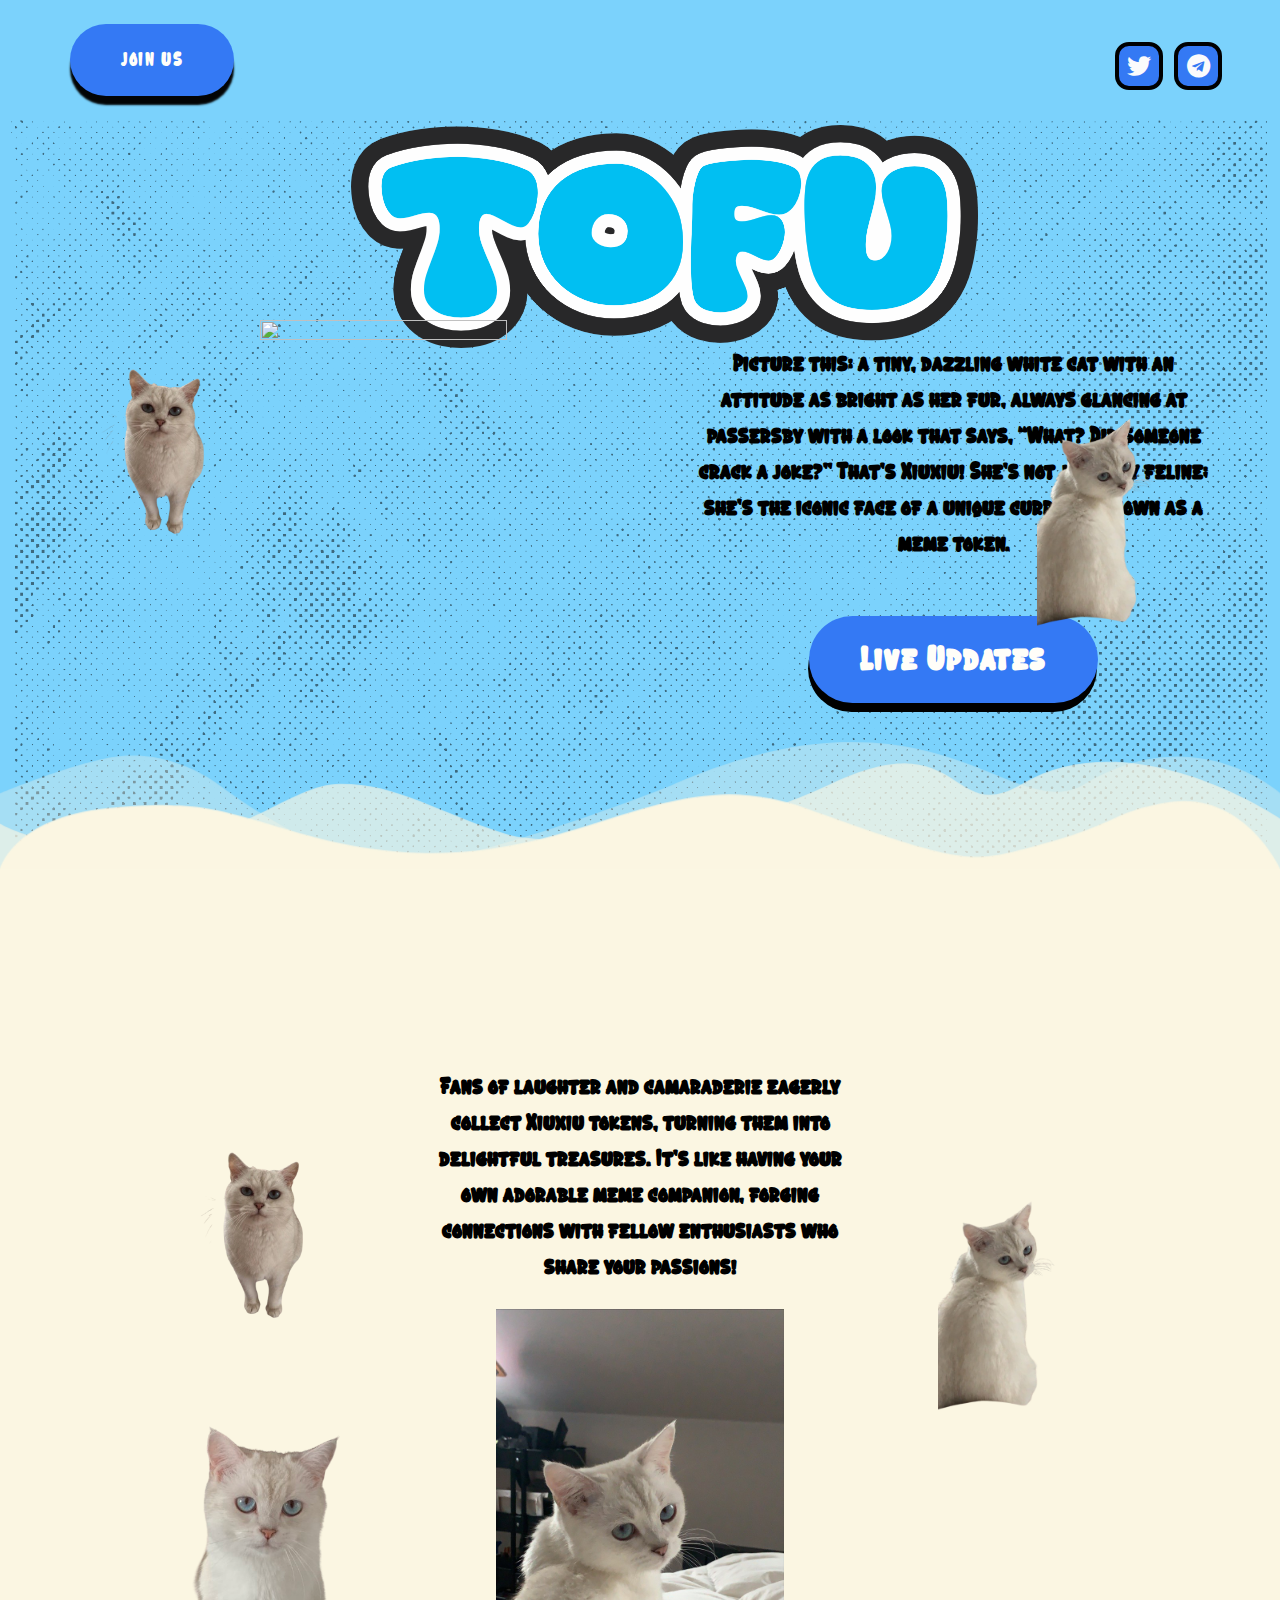
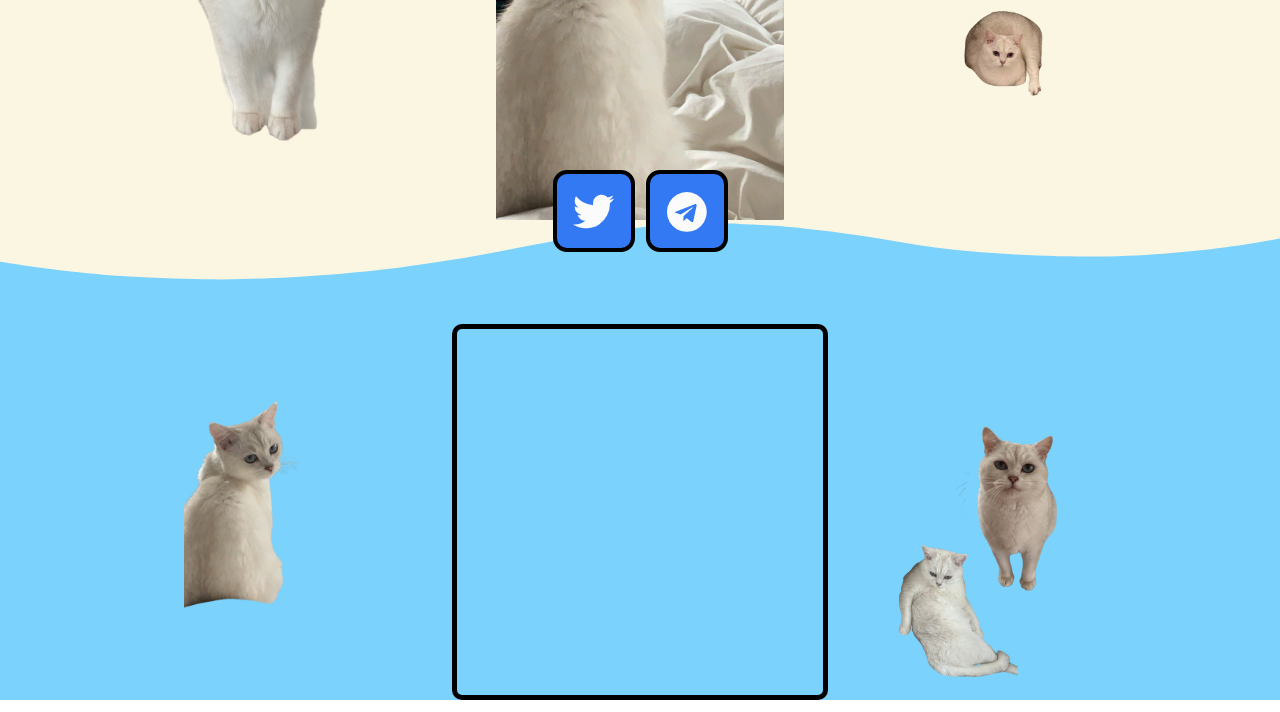
==== commit 82e13c41: ".." ====
--- a/index.html
+++ b/index.html
@@ -284,72 +284,90 @@
         </div>
 
         <!-- Floating images for this section -->
-        <style>
-            .floating-image {
-                position: absolute;
-                object-fit: cover;
-                border-radius: 50%;
-                z-index: 2;
-            }
-
-            /* Default sizes for large screens */
-            .floating-image {
-                width: 100px;
-                height: 100px;
-            }
-
-            .float-top-left {
-                top: 10%;
-                left: 2%;
-            }
-
-            .float-top-right {
-                top: 10%;
-                right: 2%;
-            }
-
-            .float-bottom-left {
-                bottom: 10%;
-                left: 2%;
-            }
-
-            .float-bottom-right {
-                bottom: 10%;
-                right: 2%;
-            }
-
-            /* Adjustments for tablet screens */
-            @media (max-width: 1024px) {
-                .floating-image {
-                    width: 80px;
-                    height: 80px;
-                }
-
-                .float-top-left,
-                .float-top-right,
-                .float-bottom-left,
-                .float-bottom-right {
-                    top: 8%;
-                    bottom: 8%;
-                }
-            }
-
-            /* Adjustments for mobile screens */
-            @media (max-width: 768px) {
-                .floating-image {
-                    width: 60px;
-                    height: 60px;
-                }
-
-                .float-top-left,
-                .float-top-right,
-                .float-bottom-left,
-                .float-bottom-right {
-                    top: 5%;
-                    bottom: 5%;
-                }
-            }
-        </style>
+		<style>
+			.floating-image {
+				position: absolute;
+				object-fit: cover;
+				border-radius: 50%;
+				z-index: 2;
+			}
+		
+			/* Default sizes for large screens */
+			.floating-image {
+				width: 100px;
+				height: 100px;
+			}
+		
+			.float-top-left {
+				top: 10%;
+				left: 2%;
+			}
+		
+			.float-top-right {
+				top: 10%;
+				right: 2%;
+			}
+		
+			.float-bottom-left {
+				bottom: 10%;
+				left: 2%;
+			}
+		
+			.float-bottom-right {
+				bottom: 10%;
+				right: 2%;
+			}
+		
+			/* Adjustments for tablet screens */
+			@media (max-width: 1024px) {
+				.floating-image {
+					width: 80px;
+					height: 80px;
+				}
+		
+				.float-top-left,
+				.float-top-right,
+				.float-bottom-left,
+				.float-bottom-right {
+					top: 8%;
+					bottom: 8%;
+				}
+			}
+		
+			/* Adjustments for mobile screens */
+			@media (max-width: 768px) {
+				.floating-image {
+					width: 60px;
+					height: 60px;
+				}
+		
+				.float-top-left {
+					top: 5%;
+					left: 5%;
+				}
+		
+				.float-top-right {
+					top: 5%;
+					right: 5%;
+				}
+		
+				.float-bottom-left {
+					bottom: 5%;
+					left: 5%;
+				}
+		
+				.float-bottom-right {
+					bottom: 5%;
+					right: 5%;
+				}
+		
+				/* Add margin to prevent overlap */
+				.floating-image {
+					margin: 10px;
+				}
+			}
+		</style>
+		
 
         <!-- Floating images -->
         <img src="images/photo_1_2024-10-02_16-16-00-removebg-preview.png" class="floating-image float-top-left" alt="Floating image top-left">
@@ -458,7 +476,7 @@
 						<!-- Add more floating images -->
 						<img src="images/photo_2_2024-10-02_16-16-00-removebg-preview.png" class="floating-image float-1" alt="Floating image 1">
 						<img src="images/photo_1_2024-10-02_16-16-00-removebg-preview.png" class="floating-image float-2" alt="Floating image 2">
-						<img src="images/photo_8_2024-10-02_16-16-00-removebg-preview.png" class="floating-image float-7" alt="Floating image 7">
+						<img src="images/photo_4_2024-10-02_16-16-00-removebg-preview.png" class="floating-image float-7" alt="Floating image 7">
 					</div>
 				</div>
 			</div>
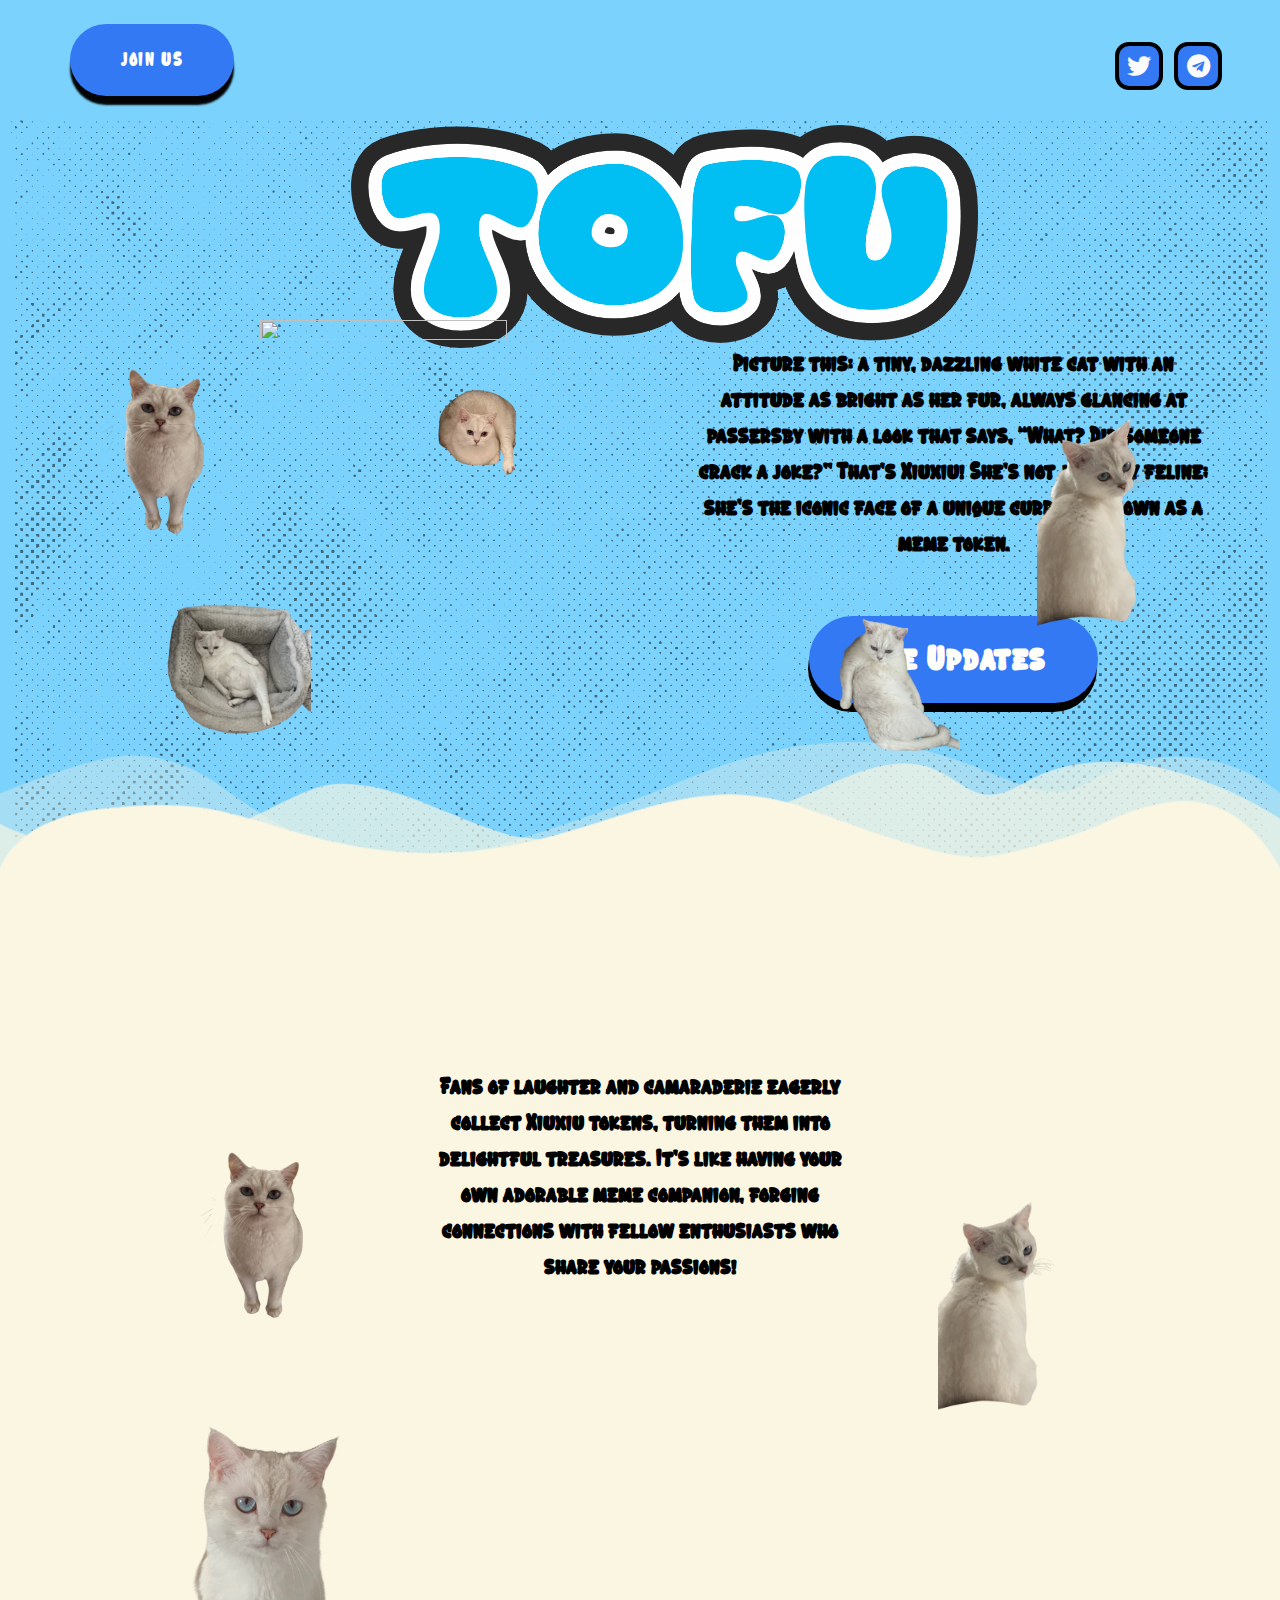
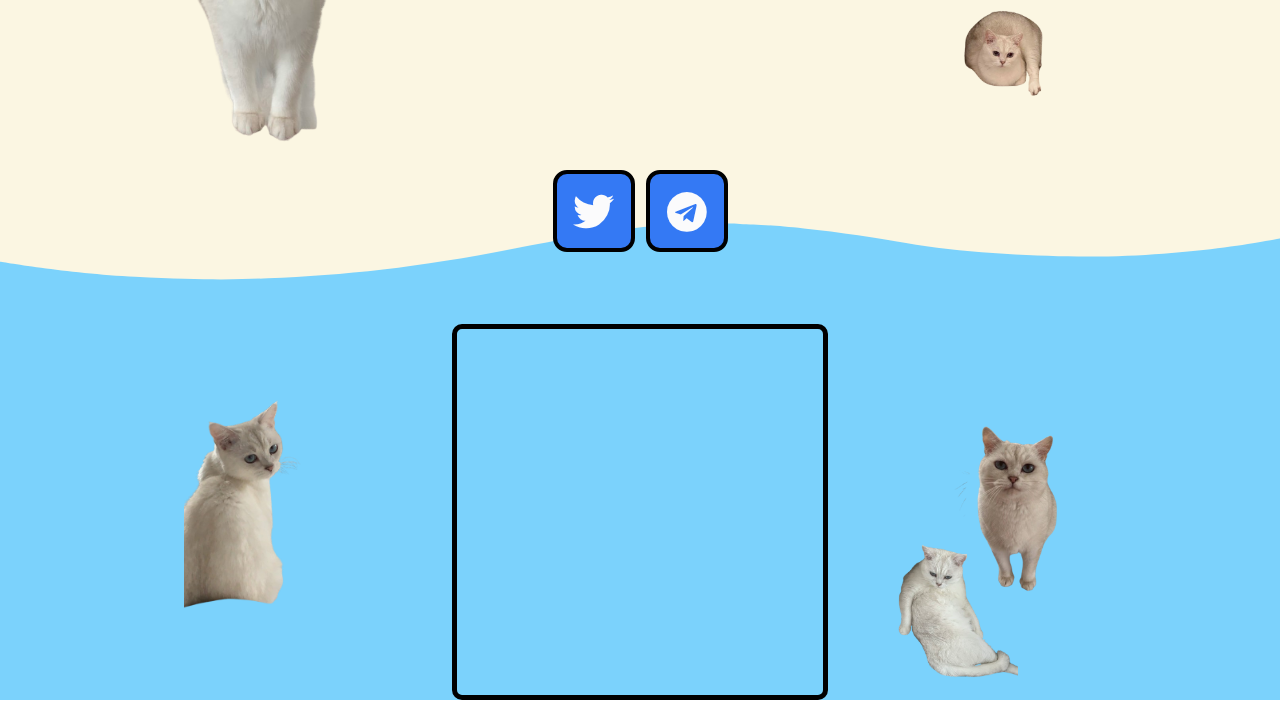
==== commit 7597527d: ".." ====
--- a/index.html
+++ b/index.html
@@ -186,75 +186,160 @@
 		
 				<!-- Floating images for the section -->
 				<style>
-					.floating-image {
-						position: absolute;
-						object-fit: cover;
-						border-radius: 50%;
-						z-index: 2;
-					}
-		
-					/* Default sizes for large screens */
-					.floating-image {
-						width: 120px;
-						height: 120px;
-					}
-		
-					.float-top-left {
-						top: 10%;
-						left: 5%;
-					}
-		
-					.float-top-right {
-						top: 10%;
-						right: 5%;
-					}
-		
-					.float-bottom-left {
-						bottom: 10%;
-						left: 5%;
-					}
-		
-					.float-bottom-right {
-						bottom: 10%;
-						right: 5%;
-					}
-		
-					/* Adjustments for tablet screens */
-					@media (max-width: 1024px) {
-						.floating-image {
-							width: 100px;
-							height: 100px;
-						}
-		
-						.float-top-left,
-						.float-top-right,
-						.float-bottom-left,
-						.float-bottom-right {
-							top: 8%;
-							bottom: 8%;
-						}
-					}
-		
-					/* Adjustments for mobile screens */
-					@media (max-width: 768px) {
-						.floating-image {
-							width: 80px;
-							height: 80px;
-						}
-		
-						.float-top-left,
-						.float-top-right,
-						.float-bottom-left,
-						.float-bottom-right {
-							top: 5%;
-							bottom: 5%;
-						}
-					}
+		Updated Floating Images CSS
+
+.floating-image {
+    position: absolute;
+    object-fit: cover;
+    border-radius: 50%;
+    z-index: 1;
+}
+
+/* Default sizes and positions for large screens */
+.floating-image {
+    width: 200px;
+    height: 200px;
+}
+
+.float-1 {
+    left: 5%;
+    top: 5%; 
+}
+
+.float-2 {
+    right: 8%;
+    top: 15%;
+}
+
+.float-3 {
+    left: 12%;
+    bottom: 30%;
+}
+
+.float-4 {
+    left: 75%;
+    top: 45%;
+}
+
+.float-5 {
+    right: 15%;
+    bottom: 8%;
+}
+
+.float-6 {
+    left: 40%; 
+    top: 20%;
+}
+
+.float-7 {
+    right: 35%;
+    bottom: 25%;
+}
+
+.float-8 {
+    left: 55%;
+    bottom: 15%;
+}
+
+.float-9 {
+    right: 45%;
+    top: 40%;
+}
+
+.float-10 {
+    left: 25%;
+    top: 35%;
+}
+
+/* New floating images */
+.float-11 {
+    left: 8%;
+    top: 60%;
+}
+
+.float-12 {
+    right: 22%;
+    top: 65%;
+}
+
+.float-13 {
+    left: 85%;
+    bottom: 45%;
+}
+
+.float-14 {
+    left: 30%;
+    bottom: 50%;
+}
+
+.float-15 {
+    right: 28%;
+    bottom: 55%;
+}
+
+/* Adjustments for tablet screens */
+@media (max-width: 1024px) {
+    .floating-image {
+        width: 160px;
+        height: 160px;
+    }
+
+    /* Original positions... */
+    .float-1 { left: 5%; top: 8%; }
+    .float-2 { right: 10%; top: 20%; }
+    .float-3 { left: 15%; bottom: 25%; }
+    .float-4 { left: 70%; top: 40%; }
+    .float-5 { right: 12%; bottom: 10%; }
+    .float-6 { left: 35%; top: 15%; }
+    .float-7 { right: 30%; bottom: 20%; }
+    .float-8 { left: 50%; bottom: 12%; }
+    .float-9 { right: 40%; top: 35%; }
+    .float-10 { left: 20%; top: 30%; }
+
+    /* New positions for tablet */
+    .float-11 { left: 10%; top: 55%; }
+    .float-12 { right: 25%; top: 60%; }
+    .float-13 { left: 80%; bottom: 40%; }
+    .float-14 { left: 25%; bottom: 45%; }
+    .float-15 { right: 32%; bottom: 50%; }
+}
+
+/* Adjustments for mobile screens */
+@media (max-width: 768px) {
+    .floating-image {
+        width: 100px;
+        height: 100px;
+    }
+
+    /* Original positions... */
+    .float-1 { left: 8%; top: 5%; }
+    .float-2 { right: 12%; top: 25%; }
+    .float-3 { left: 18%; bottom: 20%; }
+    .float-4 { left: 65%; top: 35%; }
+    .float-5 { right: 15%; bottom: 15%; }
+    .float-6 { left: 30%; top: 12%; }
+    .float-7 { right: 25%; bottom: 18%; }
+    .float-8 { left: 45%; bottom: 10%; }
+    .float-9 { right: 35%; top: 30%; }
+    .float-10 { left: 15%; top: 25%; }
+
+    /* New positions for mobile */
+    .float-11 { left: 12%; top: 50%; }
+    .float-12 { right: 18%; top: 55%; }
+    .float-13 { left: 75%; bottom: 35%; }
+    .float-14 { left: 20%; bottom: 40%; }
+    .float-15 { right: 28%; bottom: 45%; }
+}
 				</style>
 		
 				<!-- Floating images -->
 				<img src="images/photo_1_2024-10-02_16-16-00-removebg-preview.png" class="floating-image float-top-left" alt="Floating image top-left">
 				<img src="images/photo_2_2024-10-02_16-16-00-removebg-preview.png" class="floating-image float-top-right" alt="Floating image top-right">
+				<!-- Add these new floating images -->
+<img src="images/photo_7_2024-10-02_16-16-00-removebg-preview-225x300.png" class="floating-image float-11" alt="Floating image 11">
+<img src="images/photo_4_2024-10-02_16-16-00-removebg-preview-225x300.png" class="floating-image float-12" alt="Floating image 12">
+
+<img src="images/photo_8_2024-10-02_16-16-00-removebg-preview.png" class="floating-image float-14" alt="Floating image 14">
 			</div>
 		</section>
 		<section class="elementor-section elementor-top-section elementor-element elementor-element-6e5dbcc0 elementor-section-boxed elementor-section-height-default elementor-section-height-default" data-id="6e5dbcc0" data-element_type="section" data-settings="{'background_background':'classic'}">
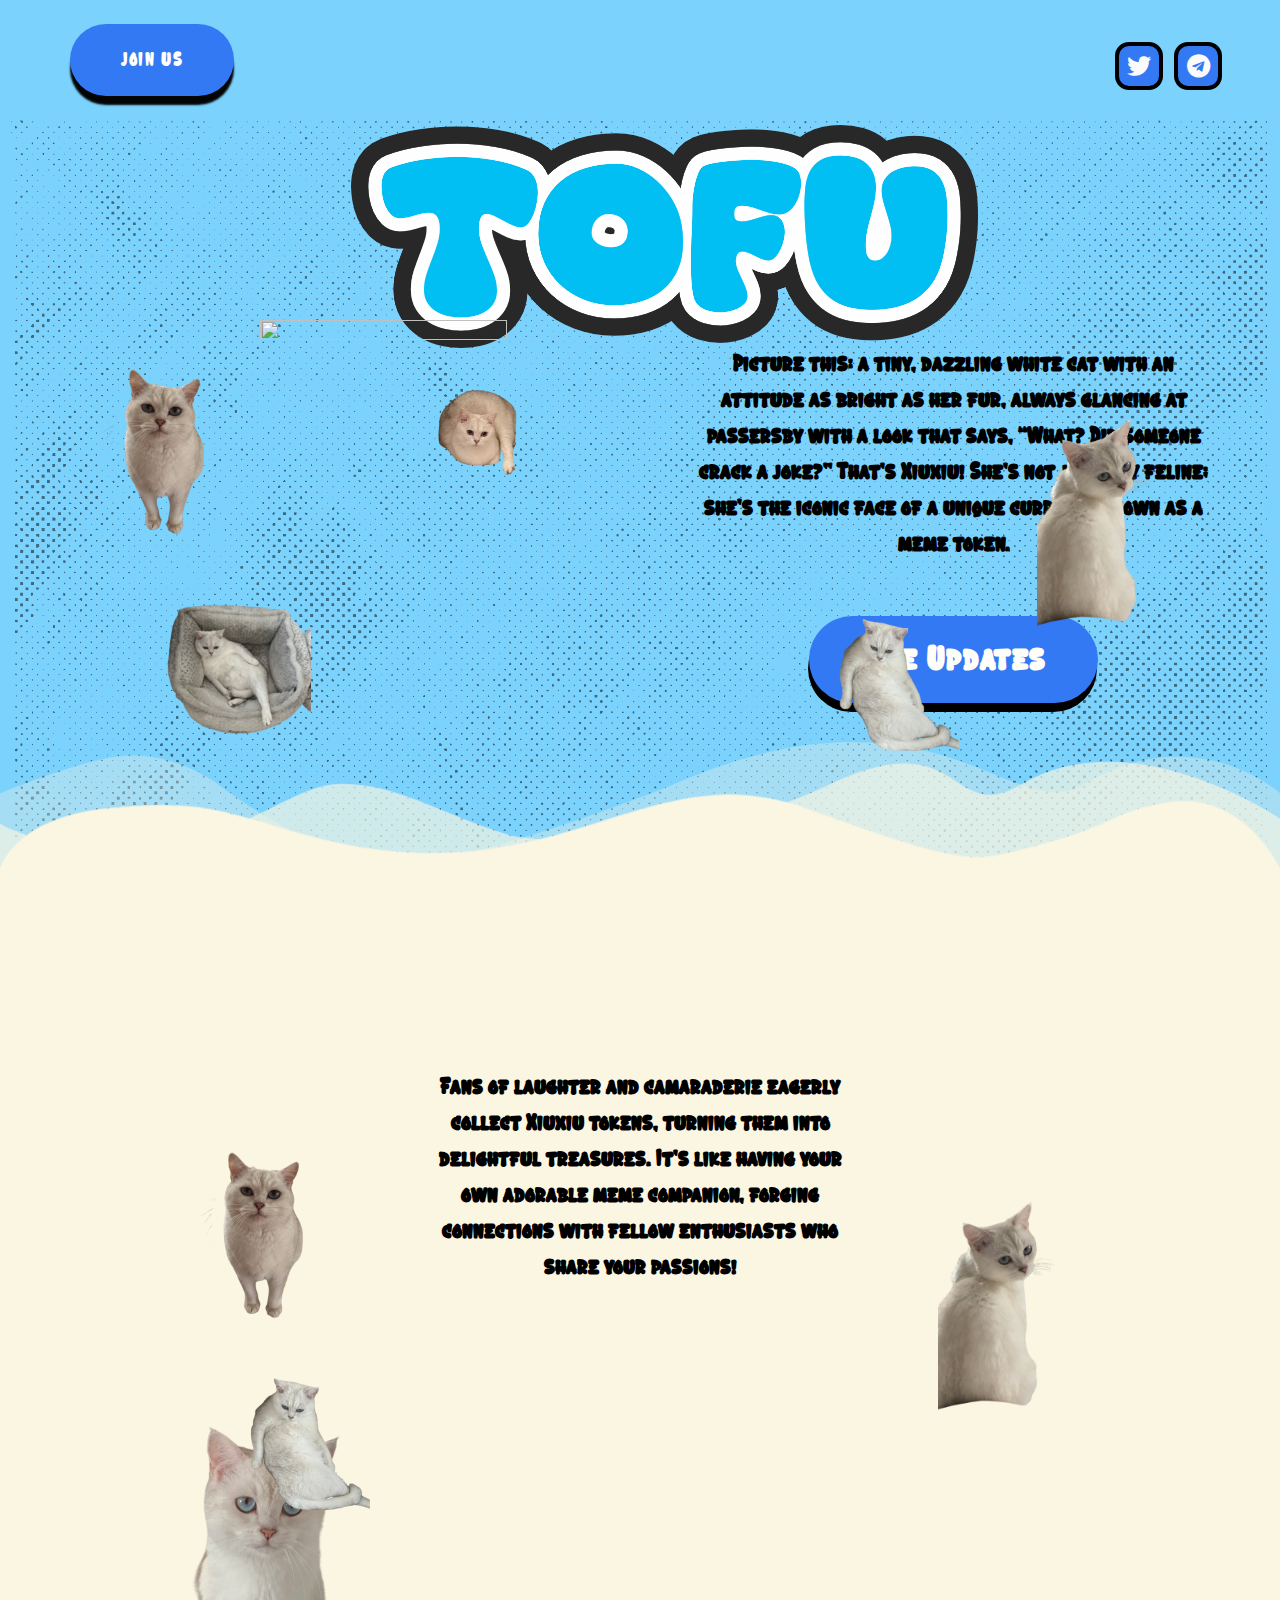
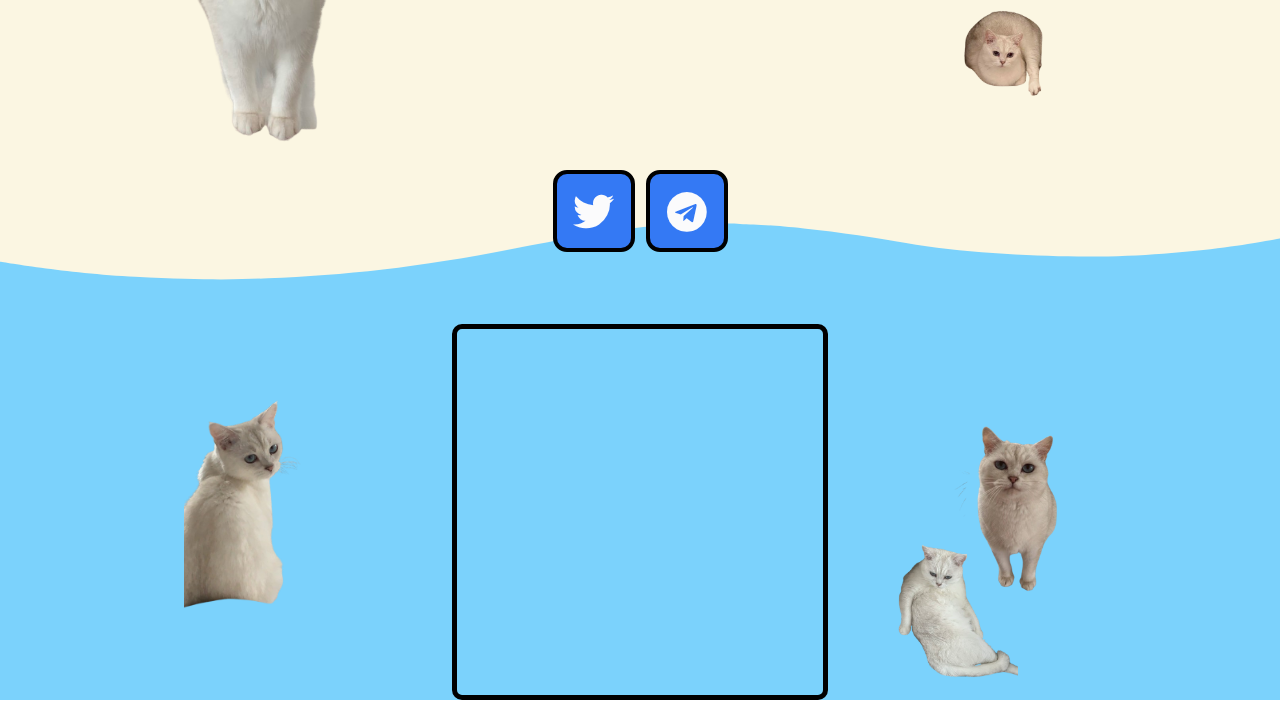
==== commit c0529fdb: ".." ====
--- a/index.html
+++ b/index.html
@@ -343,124 +343,149 @@
 			</div>
 		</section>
 		<section class="elementor-section elementor-top-section elementor-element elementor-element-6e5dbcc0 elementor-section-boxed elementor-section-height-default elementor-section-height-default" data-id="6e5dbcc0" data-element_type="section" data-settings="{'background_background':'classic'}">
-    <div class="elementor-container elementor-column-gap-no">
-        <div class="elementor-column elementor-col-25 elementor-top-column elementor-element elementor-element-30f755ae" data-id="30f755ae" data-element_type="column">
-            <div class="elementor-widget-wrap"></div>
-        </div>
-
-        <div class="elementor-column elementor-col-50 elementor-top-column elementor-element elementor-element-77878c45" data-id="77878c45" data-element_type="column">
-            <div class="elementor-widget-wrap elementor-element-populated">
-                <div class="elementor-element elementor-element-3a15561 elementor-widget elementor-widget-text-editor" data-id="3a15561" data-element_type="widget">
-                    <div class="elementor-widget-container">
-                        <p>Fans of laughter and camaraderie eagerly collect Xiuxiu tokens, turning them into delightful treasures. It’s like having your own adorable meme companion, forging connections with fellow enthusiasts who share your passions!</p>
-                    </div>
-                </div>
-
-                <div class="elementor-element elementor-element-ec32a09 elementor-widget elementor-widget-image" data-id="ec32a09" data-element_type="widget">
-                    <div class="elementor-widget-container">
-                        <img loading="lazy" decoding="async" width="720" height="1280" src="images/photo_2_2024-10-02_16-16-00.jpg" class="attachment-full size-full wp-image-55" alt="">
-                    </div>
-                </div>
-            </div>
-        </div>
-
-        <div class="elementor-column elementor-col-25 elementor-top-column elementor-element elementor-element-6cc32dc" data-id="6cc32dc" data-element_type="column">
-            <div class="elementor-widget-wrap"></div>
-        </div>
-
-        <!-- Floating images for this section -->
-		<style>
-			.floating-image {
-				position: absolute;
-				object-fit: cover;
-				border-radius: 50%;
-				z-index: 2;
-			}
-		
-			/* Default sizes for large screens */
-			.floating-image {
-				width: 100px;
-				height: 100px;
-			}
-		
-			.float-top-left {
-				top: 10%;
-				left: 2%;
-			}
-		
-			.float-top-right {
-				top: 10%;
-				right: 2%;
-			}
-		
-			.float-bottom-left {
-				bottom: 10%;
-				left: 2%;
-			}
-		
-			.float-bottom-right {
-				bottom: 10%;
-				right: 2%;
-			}
-		
-			/* Adjustments for tablet screens */
-			@media (max-width: 1024px) {
-				.floating-image {
-					width: 80px;
-					height: 80px;
-				}
-		
-				.float-top-left,
-				.float-top-right,
-				.float-bottom-left,
-				.float-bottom-right {
-					top: 8%;
-					bottom: 8%;
-				}
-			}
-		
-			/* Adjustments for mobile screens */
-			@media (max-width: 768px) {
-				.floating-image {
-					width: 60px;
-					height: 60px;
-				}
-		
-				.float-top-left {
-					top: 5%;
-					left: 5%;
-				}
-		
-				.float-top-right {
-					top: 5%;
-					right: 5%;
-				}
-		
-				.float-bottom-left {
-					bottom: 5%;
-					left: 5%;
-				}
-		
-				.float-bottom-right {
-					bottom: 5%;
-					right: 5%;
-				}
-		
-				/* Add margin to prevent overlap */
-				.floating-image {
-					margin: 10px;
-				}
-			}
-		</style>
-		
-
-        <!-- Floating images -->
-        <img src="images/photo_1_2024-10-02_16-16-00-removebg-preview.png" class="floating-image float-top-left" alt="Floating image top-left">
-        <img src="images/photo_2_2024-10-02_16-16-00-removebg-preview.png" class="floating-image float-top-right" alt="Floating image top-right">
-        <img src="images/photo_3_2024-10-02_16-16-00-removebg-preview-e1727907869198.png" class="floating-image float-bottom-left" alt="Floating image bottom-left">
-        <img src="images/photo_8_2024-10-02_16-16-00-removebg-preview.png" class="floating-image float-bottom-right" alt="Floating image bottom-right">
-    </div>
-</section>
+			<div class="elementor-container elementor-column-gap-no">
+				<div class="elementor-column elementor-col-25 elementor-top-column elementor-element elementor-element-30f755ae" data-id="30f755ae" data-element_type="column">
+					<div class="elementor-widget-wrap"></div>
+				</div>
+		
+				<div class="elementor-column elementor-col-50 elementor-top-column elementor-element elementor-element-77878c45" data-id="77878c45" data-element_type="column">
+					<div class="elementor-widget-wrap elementor-element-populated">
+						<div class="elementor-element elementor-element-3a15561 elementor-widget elementor-widget-text-editor" data-id="3a15561" data-element_type="widget">
+							<div class="elementor-widget-container">
+								<p>Fans of laughter and camaraderie eagerly collect Xiuxiu tokens, turning them into delightful treasures. It’s like having your own adorable meme companion, forging connections with fellow enthusiasts who share your passions!</p>
+							</div>
+						</div>
+		
+						<div class="elementor-element elementor-element-ec32a09 elementor-widget elementor-widget-image" data-id="ec32a09" data-element_type="widget">
+							<div class="elementor-widget-container">
+								<img loading="lazy" decoding="async" width="720" height="1280" src="images/photo_2_2024-10-02_16-16-00.jpg" class="attachment-full size-full wp-image-55" alt="">
+							</div>
+						</div>
+					</div>
+				</div>
+		
+				<div class="elementor-column elementor-col-25 elementor-top-column elementor-element elementor-element-6cc32dc" data-id="6cc32dc" data-element_type="column">
+					<div class="elementor-widget-wrap"></div>
+				</div>
+		
+				<!-- Floating images for this section -->
+				<style>
+					.floating-image {
+						position: absolute;
+						object-fit: cover;
+						border-radius: 50%;
+						z-index: 2;
+					}
+		
+					/* Default sizes for large screens */
+					.floating-image {
+						width: 100px;
+						height: 100px;
+					}
+		
+					.float-top-left {
+						top: 10%;
+						left: 2%;
+					}
+		
+					.float-top-right {
+						top: 10%;
+						right: 2%;
+					}
+		
+					.float-bottom-left {
+						bottom: 10%;
+						left: 2%;
+					}
+		
+					.float-bottom-right {
+						bottom: 10%;
+						right: 2%;
+					}
+		
+					/* New positions */
+					.float-middle-left {
+						top: 50%;
+						left: 5%;
+						transform: translateY(-50%);
+					}
+		
+					.float-middle-right {
+						top: 50%;
+						right: 5%;
+						transform: translateY(-50%);
+					}
+		
+					/* Adjustments for tablet screens */
+					@media (max-width: 1024px) {
+						.floating-image {
+							width: 80px;
+							height: 80px;
+						}
+		
+						.float-top-left,
+						.float-top-right,
+						.float-bottom-left,
+						.float-bottom-right {
+							top: 8%;
+							bottom: 8%;
+						}
+					}
+		
+					/* Adjustments for mobile screens */
+					@media (max-width: 768px) {
+						.floating-image {
+							width: 60px;
+							height: 60px;
+						}
+		
+						.float-top-left {
+							top: 5%;
+							left: 5%;
+						}
+		
+						.float-top-right {
+							top: 5%;
+							right: 5%;
+						}
+		
+						.float-bottom-left {
+							bottom: 5%;
+							left: 5%;
+						}
+		
+						.float-bottom-right {
+							bottom: 5%;
+							right: 5%;
+						}
+		
+						.float-middle-left {
+							left: 3%;
+							top: 40%;
+						}
+		
+						.float-middle-right {
+							right: 3%;
+							top: 40%;
+						}
+		
+						/* Add margin to prevent overlap */
+						.floating-image {
+							margin: 10px;
+						}
+					}
+				</style>
+		
+				<!-- Floating images -->
+				<img src="images/photo_1_2024-10-02_16-16-00-removebg-preview.png" class="floating-image float-top-left" alt="Floating image top-left">
+				<img src="images/photo_2_2024-10-02_16-16-00-removebg-preview.png" class="floating-image float-top-right" alt="Floating image top-right">
+				<img src="images/photo_3_2024-10-02_16-16-00-removebg-preview-e1727907869198.png" class="floating-image float-bottom-left" alt="Floating image bottom-left">
+				<img src="images/photo_8_2024-10-02_16-16-00-removebg-preview.png" class="floating-image float-bottom-right" alt="Floating image bottom-right">
+				<!-- New floating images -->
+				<img src="images/photo_4_2024-10-02_16-16-00-removebg-preview.png" class="floating-image float-middle-left" alt="Floating image middle-left">
+			</div>
+		</section>
+		
 
 		<section class="elementor-section elementor-top-section elementor-element elementor-element-35be7d0a elementor-reverse-mobile elementor-section-boxed elementor-section-height-default elementor-section-height-default" data-id="35be7d0a" data-element_type="section" data-settings='{"background_background":"classic","shape_divider_top":"waves"}'>
 			<div class="elementor-background-overlay"></div>
